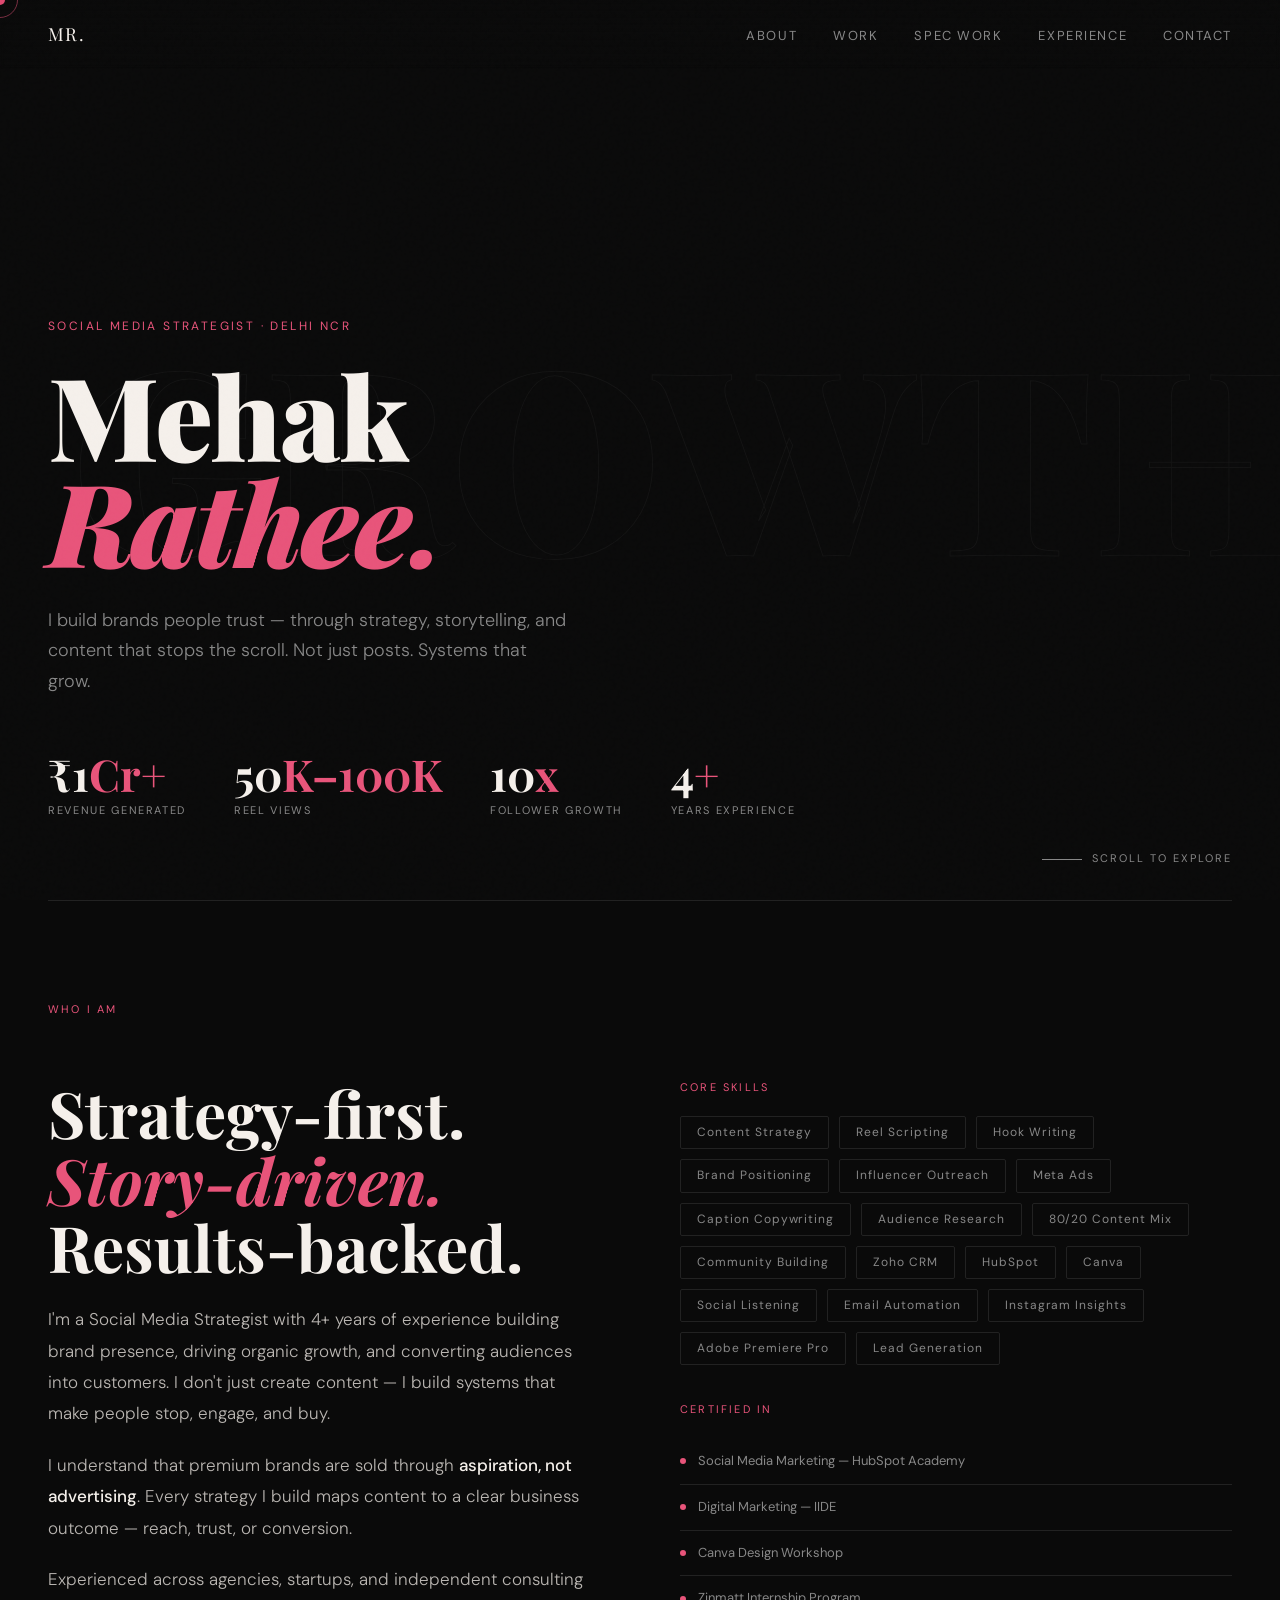
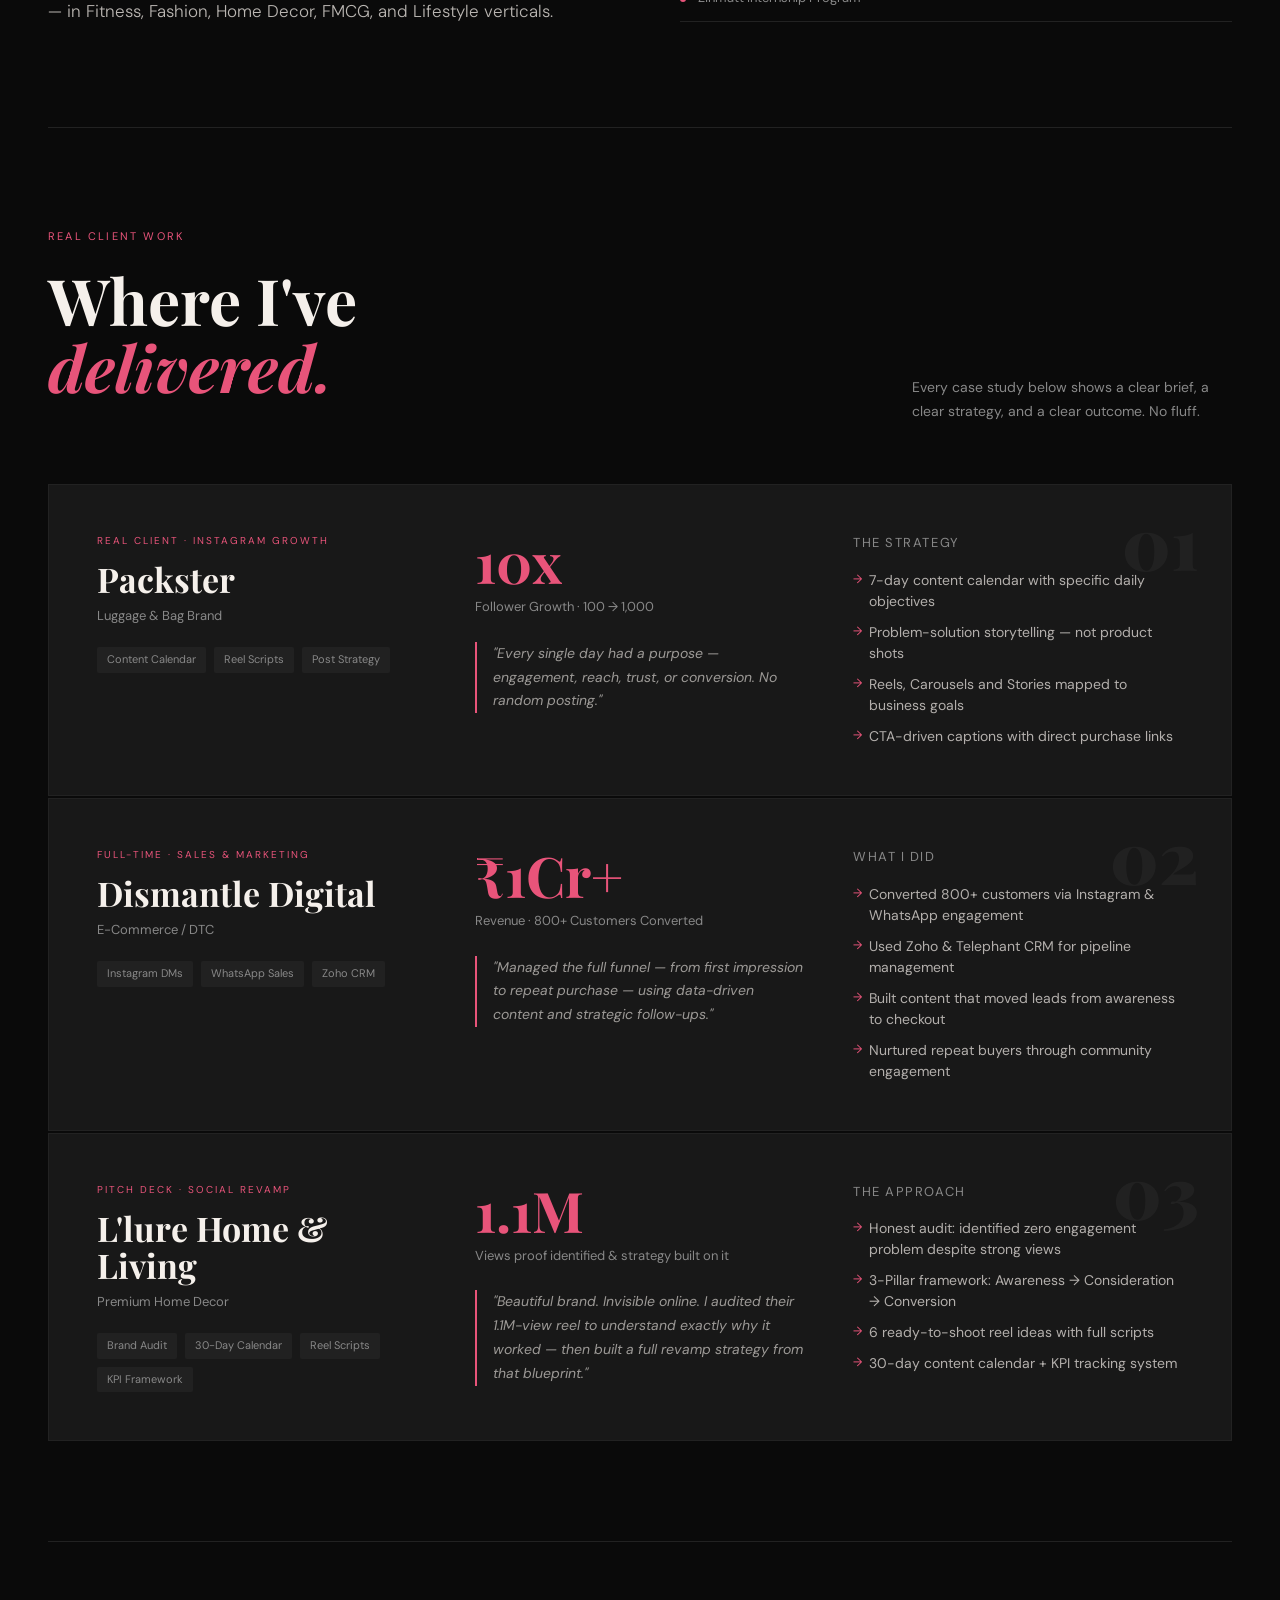
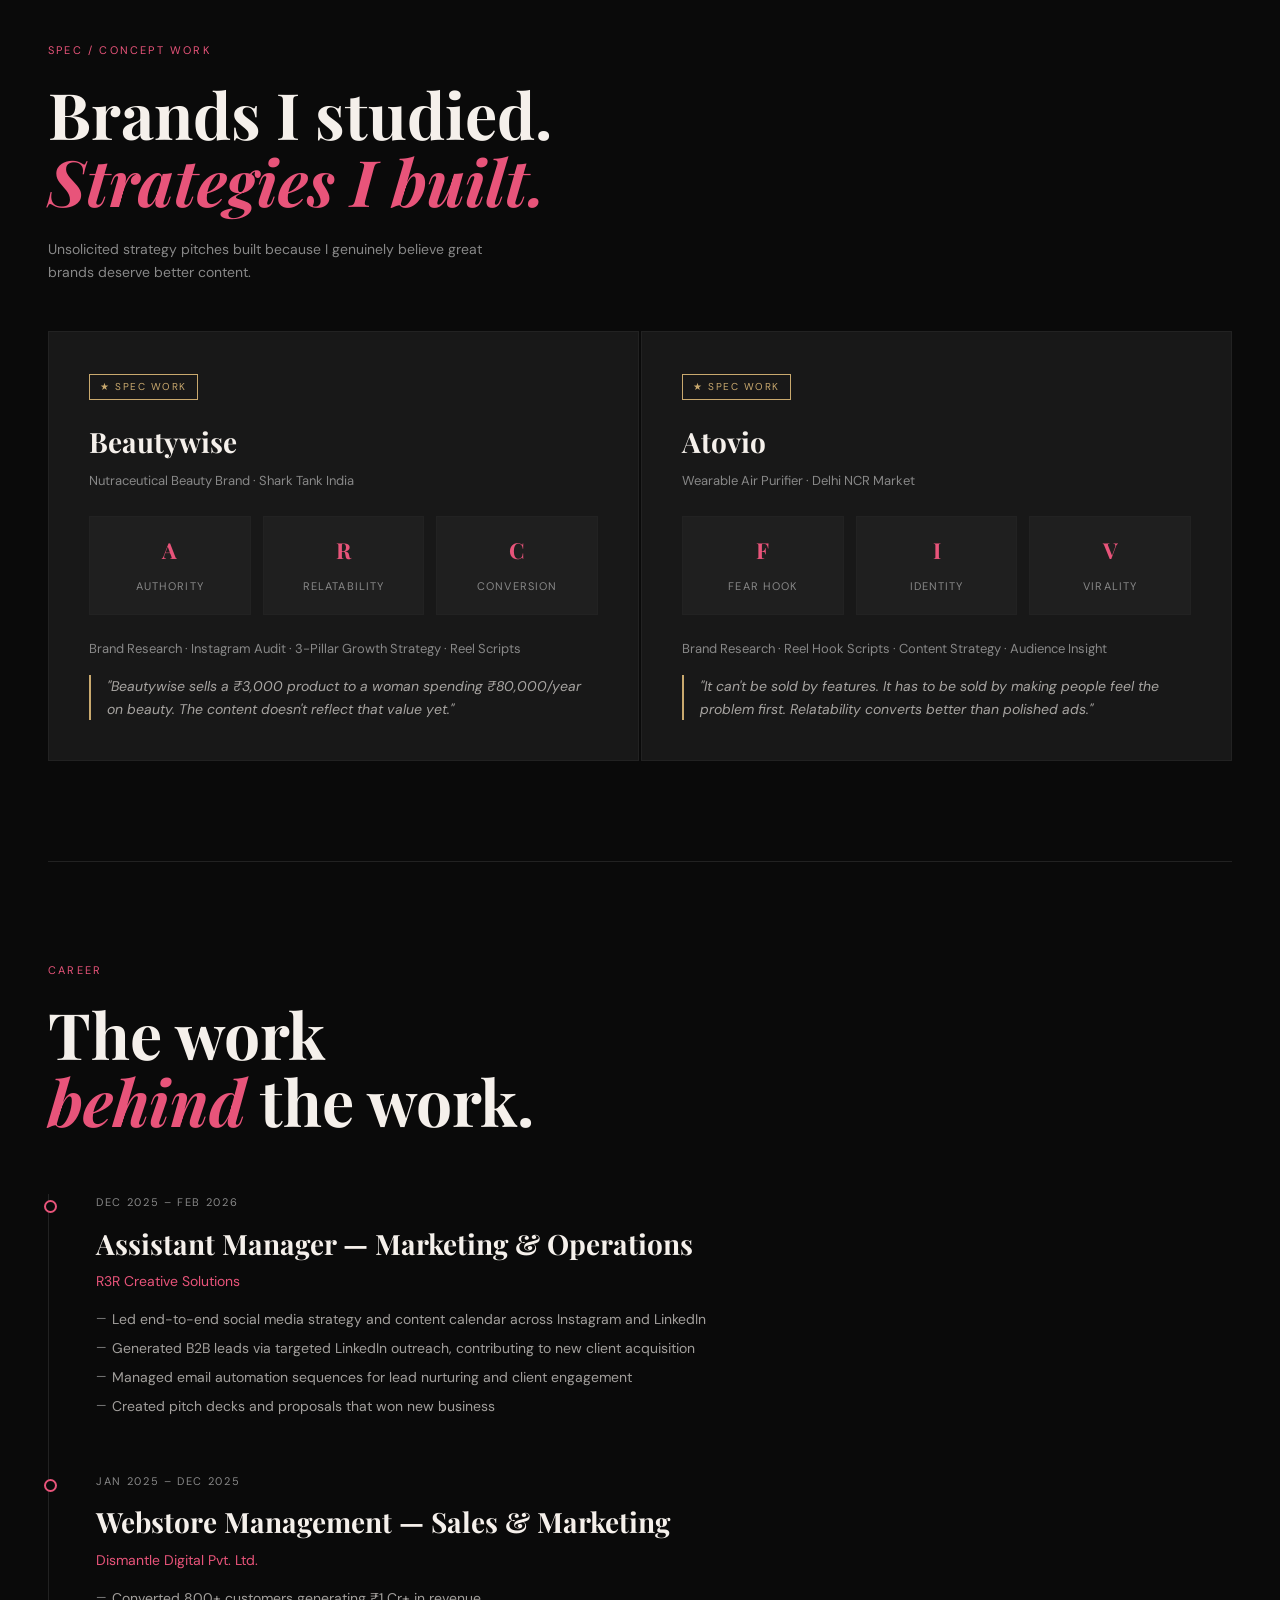
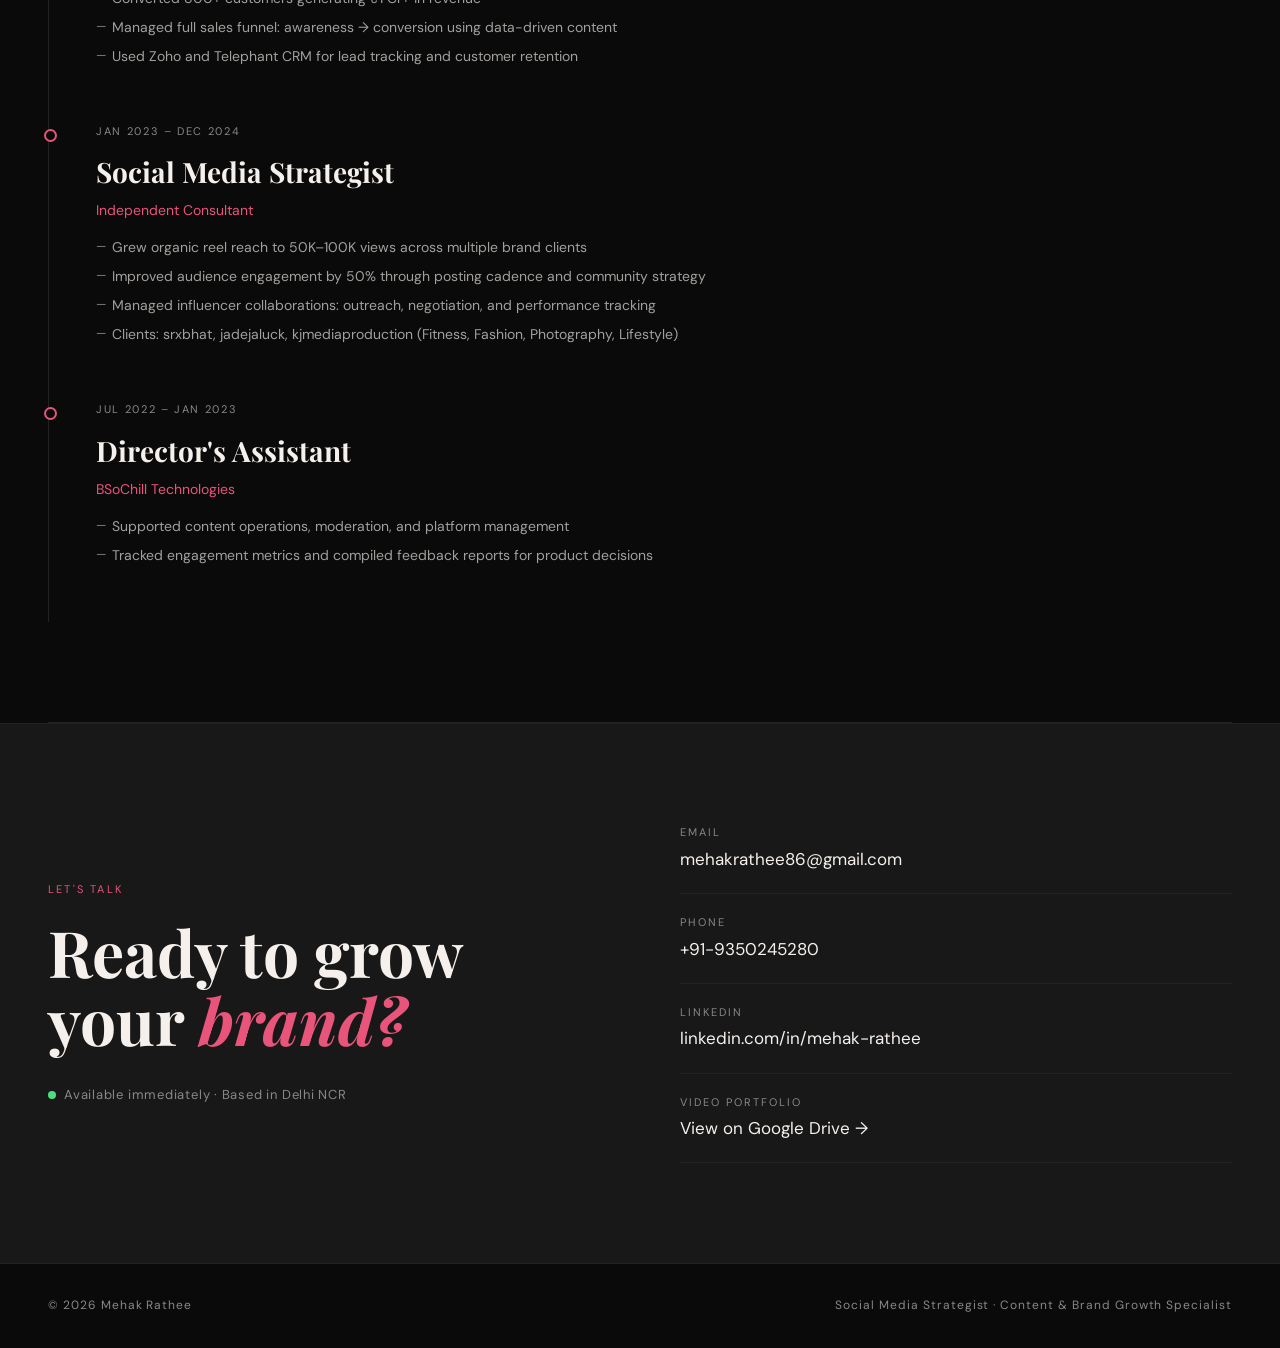
==== index.html @ 0d45e9f0 "Add files via upload" ====
<!DOCTYPE html>
<html lang="en">
<head>
<meta charset="UTF-8">
<meta name="viewport" content="width=device-width, initial-scale=1.0">
<title>Mehak Rathee — Social Media Strategist</title>
<link href="https://fonts.googleapis.com/css2?family=Playfair+Display:ital,wght@0,400;0,700;0,900;1,400&family=DM+Sans:wght@300;400;500&display=swap" rel="stylesheet">
<style>
  :root {
    --black: #0a0a0a;
    --dark: #111111;
    --card: #181818;
    --border: #222222;
    --pink: #e8547a;
    --pink-soft: #f0859f;
    --gold: #c9a96e;
    --white: #f5f0eb;
    --muted: #888;
    --font-display: 'Playfair Display', Georgia, serif;
    --font-body: 'DM Sans', sans-serif;
  }

  * { margin: 0; padding: 0; box-sizing: border-box; }

  html { scroll-behavior: smooth; }

  body {
    background: var(--black);
    color: var(--white);
    font-family: var(--font-body);
    font-size: 16px;
    line-height: 1.6;
    overflow-x: hidden;
    cursor: none;
  }

  /* Custom Cursor */
  .cursor {
    position: fixed;
    width: 10px; height: 10px;
    background: var(--pink);
    border-radius: 50%;
    pointer-events: none;
    z-index: 9999;
    transform: translate(-50%, -50%);
    transition: transform 0.1s ease, width 0.2s, height 0.2s, background 0.2s;
    mix-blend-mode: difference;
  }
  .cursor-ring {
    position: fixed;
    width: 36px; height: 36px;
    border: 1px solid var(--pink);
    border-radius: 50%;
    pointer-events: none;
    z-index: 9998;
    transform: translate(-50%, -50%);
    transition: transform 0.18s ease, width 0.2s, height 0.2s, opacity 0.2s;
    opacity: 0.5;
  }
  body:hover .cursor { opacity: 1; }

  /* Noise grain overlay */
  body::before {
    content: '';
    position: fixed;
    inset: 0;
    background-image: url("data:image/svg+xml,%3Csvg viewBox='0 0 256 256' xmlns='http://www.w3.org/2000/svg'%3E%3Cfilter id='n'%3E%3CfeTurbulence type='fractalNoise' baseFrequency='0.9' numOctaves='4' stitchTiles='stitch'/%3E%3C/filter%3E%3Crect width='100%25' height='100%25' filter='url(%23n)' opacity='0.04'/%3E%3C/svg%3E");
    pointer-events: none;
    z-index: 1000;
    opacity: 0.4;
  }

  /* NAV */
  nav {
    position: fixed;
    top: 0; left: 0; right: 0;
    z-index: 100;
    padding: 20px 48px;
    display: flex;
    justify-content: space-between;
    align-items: center;
    background: linear-gradient(to bottom, rgba(10,10,10,0.95), transparent);
    backdrop-filter: blur(2px);
  }
  .nav-logo {
    font-family: var(--font-display);
    font-size: 18px;
    letter-spacing: 0.08em;
    color: var(--white);
    text-decoration: none;
  }
  .nav-links {
    display: flex;
    gap: 36px;
    list-style: none;
  }
  .nav-links a {
    color: var(--muted);
    text-decoration: none;
    font-size: 13px;
    letter-spacing: 0.12em;
    text-transform: uppercase;
    transition: color 0.2s;
  }
  .nav-links a:hover { color: var(--pink); }

  /* Mobile nav toggle */
  .nav-toggle {
    display: none;
    flex-direction: column;
    gap: 5px;
    cursor: pointer;
    padding: 4px;
  }
  .nav-toggle span {
    width: 24px; height: 1.5px;
    background: var(--white);
    transition: all 0.3s;
  }

  /* HERO */
  .hero {
    min-height: 100vh;
    display: flex;
    flex-direction: column;
    justify-content: flex-end;
    padding: 0 48px 80px;
    position: relative;
    overflow: hidden;
  }
  .hero-bg-text {
    position: absolute;
    top: 50%;
    right: -2%;
    transform: translateY(-50%);
    font-family: var(--font-display);
    font-size: clamp(120px, 20vw, 280px);
    font-weight: 900;
    color: transparent;
    -webkit-text-stroke: 1px rgba(255,255,255,0.04);
    pointer-events: none;
    white-space: nowrap;
    line-height: 1;
    user-select: none;
  }
  .hero-tag {
    font-size: 12px;
    letter-spacing: 0.2em;
    text-transform: uppercase;
    color: var(--pink);
    margin-bottom: 24px;
    opacity: 0;
    animation: fadeUp 0.8s 0.2s forwards;
  }
  .hero-name {
    font-family: var(--font-display);
    font-size: clamp(52px, 9vw, 130px);
    font-weight: 900;
    line-height: 0.92;
    letter-spacing: -0.02em;
    opacity: 0;
    animation: fadeUp 0.8s 0.4s forwards;
  }
  .hero-name em {
    font-style: italic;
    color: var(--pink);
  }
  .hero-sub {
    margin-top: 32px;
    font-size: clamp(15px, 2vw, 18px);
    color: var(--muted);
    max-width: 520px;
    line-height: 1.7;
    font-weight: 300;
    opacity: 0;
    animation: fadeUp 0.8s 0.6s forwards;
  }
  .hero-stats {
    display: flex;
    gap: 48px;
    margin-top: 56px;
    opacity: 0;
    animation: fadeUp 0.8s 0.8s forwards;
    flex-wrap: wrap;
  }
  .stat {
    display: flex;
    flex-direction: column;
  }
  .stat-num {
    font-family: var(--font-display);
    font-size: clamp(28px, 4vw, 44px);
    font-weight: 700;
    color: var(--white);
    line-height: 1;
  }
  .stat-num span { color: var(--pink); }
  .stat-label {
    font-size: 11px;
    text-transform: uppercase;
    letter-spacing: 0.15em;
    color: var(--muted);
    margin-top: 6px;
  }
  .hero-scroll {
    position: absolute;
    bottom: 32px;
    right: 48px;
    display: flex;
    align-items: center;
    gap: 10px;
    font-size: 11px;
    letter-spacing: 0.18em;
    text-transform: uppercase;
    color: var(--muted);
    opacity: 0;
    animation: fadeUp 0.8s 1.2s forwards;
  }
  .scroll-line {
    width: 40px; height: 1px;
    background: var(--muted);
    animation: pulse 2s infinite;
  }

  /* SECTION LAYOUT */
  section {
    padding: 100px 48px;
    position: relative;
  }
  .section-label {
    font-size: 11px;
    letter-spacing: 0.2em;
    text-transform: uppercase;
    color: var(--pink);
    margin-bottom: 20px;
  }
  .section-title {
    font-family: var(--font-display);
    font-size: clamp(36px, 5vw, 72px);
    font-weight: 700;
    line-height: 1.05;
    margin-bottom: 24px;
  }
  .section-title em { font-style: italic; color: var(--pink); }

  /* DIVIDER */
  .divider {
    width: 100%;
    height: 1px;
    background: var(--border);
    margin: 0 48px;
    width: calc(100% - 96px);
  }

  /* ABOUT */
  .about-grid {
    display: grid;
    grid-template-columns: 1fr 1fr;
    gap: 80px;
    align-items: start;
    margin-top: 60px;
  }
  .about-text {
    font-size: 17px;
    color: rgba(245,240,235,0.75);
    line-height: 1.85;
    font-weight: 300;
  }
  .about-text p + p { margin-top: 20px; }
  .about-text strong { color: var(--white); font-weight: 500; }
  .skills-grid {
    display: flex;
    flex-wrap: wrap;
    gap: 10px;
    margin-top: 0;
  }
  .skill-tag {
    padding: 6px 16px;
    border: 1px solid var(--border);
    font-size: 12px;
    letter-spacing: 0.08em;
    color: var(--muted);
    border-radius: 2px;
    transition: all 0.2s;
  }
  .skill-tag:hover {
    border-color: var(--pink);
    color: var(--pink);
  }
  .certs {
    margin-top: 36px;
  }
  .cert-item {
    display: flex;
    align-items: center;
    gap: 12px;
    padding: 12px 0;
    border-bottom: 1px solid var(--border);
    font-size: 13px;
    color: var(--muted);
  }
  .cert-dot {
    width: 6px; height: 6px;
    border-radius: 50%;
    background: var(--pink);
    flex-shrink: 0;
  }

  /* CASE STUDIES */
  .cases-intro {
    display: flex;
    justify-content: space-between;
    align-items: flex-end;
    margin-bottom: 60px;
    flex-wrap: wrap;
    gap: 20px;
  }
  .case-cards {
    display: grid;
    gap: 2px;
  }
  .case-card {
    background: var(--card);
    border: 1px solid var(--border);
    padding: 48px;
    display: grid;
    grid-template-columns: 1fr 1fr 1fr;
    gap: 48px;
    align-items: start;
    transition: border-color 0.3s, background 0.3s;
    position: relative;
    overflow: hidden;
  }
  .case-card::before {
    content: '';
    position: absolute;
    top: 0; left: 0;
    width: 3px;
    height: 0;
    background: var(--pink);
    transition: height 0.4s ease;
  }
  .case-card:hover::before { height: 100%; }
  .case-card:hover { border-color: rgba(232,84,122,0.3); }
  .case-num {
    font-family: var(--font-display);
    font-size: 72px;
    font-weight: 900;
    color: rgba(255,255,255,0.04);
    line-height: 1;
    position: absolute;
    top: 20px; right: 32px;
  }
  .case-type {
    font-size: 10px;
    letter-spacing: 0.2em;
    text-transform: uppercase;
    color: var(--pink);
    margin-bottom: 12px;
  }
  .case-brand {
    font-family: var(--font-display);
    font-size: clamp(22px, 3vw, 34px);
    font-weight: 700;
    line-height: 1.1;
    margin-bottom: 8px;
  }
  .case-niche {
    font-size: 13px;
    color: var(--muted);
    margin-bottom: 20px;
  }
  .case-services {
    display: flex;
    flex-wrap: wrap;
    gap: 8px;
  }
  .case-svc {
    font-size: 11px;
    padding: 4px 10px;
    background: rgba(255,255,255,0.04);
    color: var(--muted);
    border-radius: 2px;
  }
  .case-result {
    font-family: var(--font-display);
    font-size: clamp(36px, 5vw, 56px);
    font-weight: 700;
    color: var(--pink);
    line-height: 1;
    margin-bottom: 8px;
  }
  .case-result-label {
    font-size: 13px;
    color: var(--muted);
    margin-bottom: 24px;
  }
  .case-insight {
    font-size: 14px;
    color: rgba(245,240,235,0.6);
    line-height: 1.7;
    font-style: italic;
    border-left: 2px solid var(--pink);
    padding-left: 16px;
  }
  .case-what {
    font-size: 13px;
    color: var(--muted);
    margin-bottom: 16px;
    text-transform: uppercase;
    letter-spacing: 0.12em;
  }
  .case-points {
    list-style: none;
    display: flex;
    flex-direction: column;
    gap: 10px;
  }
  .case-points li {
    font-size: 14px;
    color: rgba(245,240,235,0.7);
    padding-left: 16px;
    position: relative;
    line-height: 1.5;
  }
  .case-points li::before {
    content: '→';
    position: absolute;
    left: 0;
    color: var(--pink);
    font-size: 12px;
  }

  /* SPEC WORK SECTION */
  .spec-grid {
    display: grid;
    grid-template-columns: 1fr 1fr;
    gap: 2px;
    margin-top: 48px;
  }
  .spec-card {
    background: var(--card);
    border: 1px solid var(--border);
    padding: 40px;
    transition: border-color 0.3s;
    position: relative;
    overflow: hidden;
  }
  .spec-card:hover { border-color: rgba(232,84,122,0.3); }
  .spec-badge {
    display: inline-block;
    font-size: 10px;
    letter-spacing: 0.15em;
    text-transform: uppercase;
    padding: 4px 10px;
    border: 1px solid var(--gold);
    color: var(--gold);
    margin-bottom: 20px;
  }
  .spec-brand {
    font-family: var(--font-display);
    font-size: 28px;
    font-weight: 700;
    margin-bottom: 6px;
  }
  .spec-subtitle {
    font-size: 13px;
    color: var(--muted);
    margin-bottom: 24px;
  }
  .spec-pillars {
    display: flex;
    gap: 12px;
    margin-bottom: 24px;
    flex-wrap: wrap;
  }
  .pillar {
    flex: 1;
    min-width: 80px;
    padding: 16px 12px;
    background: rgba(255,255,255,0.03);
    border: 1px solid var(--border);
    text-align: center;
  }
  .pillar-letter {
    font-family: var(--font-display);
    font-size: 22px;
    font-weight: 700;
    color: var(--pink);
    display: block;
    margin-bottom: 4px;
  }
  .pillar-name {
    font-size: 11px;
    text-transform: uppercase;
    letter-spacing: 0.1em;
    color: var(--muted);
  }
  .spec-hook {
    font-size: 14px;
    color: rgba(245,240,235,0.65);
    font-style: italic;
    line-height: 1.6;
    border-left: 2px solid var(--gold);
    padding-left: 16px;
    margin-top: 16px;
  }

  /* EXPERIENCE TIMELINE */
  .timeline {
    margin-top: 60px;
    position: relative;
  }
  .timeline::before {
    content: '';
    position: absolute;
    left: 0; top: 0; bottom: 0;
    width: 1px;
    background: var(--border);
  }
  .timeline-item {
    padding: 0 0 56px 48px;
    position: relative;
  }
  .timeline-item::before {
    content: '';
    position: absolute;
    left: -4px; top: 6px;
    width: 9px; height: 9px;
    border-radius: 50%;
    background: var(--black);
    border: 2px solid var(--pink);
  }
  .timeline-period {
    font-size: 11px;
    letter-spacing: 0.15em;
    text-transform: uppercase;
    color: var(--muted);
    margin-bottom: 10px;
  }
  .timeline-role {
    font-family: var(--font-display);
    font-size: clamp(20px, 2.5vw, 28px);
    font-weight: 700;
    margin-bottom: 4px;
  }
  .timeline-company {
    font-size: 14px;
    color: var(--pink);
    margin-bottom: 16px;
  }
  .timeline-points {
    list-style: none;
    display: flex;
    flex-direction: column;
    gap: 8px;
  }
  .timeline-points li {
    font-size: 14px;
    color: rgba(245,240,235,0.65);
    padding-left: 16px;
    position: relative;
    line-height: 1.5;
  }
  .timeline-points li::before {
    content: '—';
    position: absolute;
    left: 0;
    color: var(--muted);
    font-size: 12px;
  }

  /* CONTACT */
  .contact-section {
    background: var(--card);
    border-top: 1px solid var(--border);
    border-bottom: 1px solid var(--border);
  }
  .contact-grid {
    display: grid;
    grid-template-columns: 1fr 1fr;
    gap: 80px;
    align-items: center;
  }
  .contact-headline {
    font-family: var(--font-display);
    font-size: clamp(36px, 5vw, 64px);
    font-weight: 700;
    line-height: 1.05;
  }
  .contact-headline em {
    font-style: italic;
    color: var(--pink);
  }
  .contact-links {
    display: flex;
    flex-direction: column;
    gap: 20px;
  }
  .contact-item {
    display: flex;
    flex-direction: column;
    gap: 4px;
    padding-bottom: 20px;
    border-bottom: 1px solid var(--border);
  }
  .contact-label {
    font-size: 11px;
    letter-spacing: 0.18em;
    text-transform: uppercase;
    color: var(--muted);
  }
  .contact-value {
    font-size: 17px;
    color: var(--white);
    text-decoration: none;
    transition: color 0.2s;
  }
  .contact-value:hover { color: var(--pink); }
  .availability {
    display: inline-flex;
    align-items: center;
    gap: 8px;
    margin-top: 32px;
    font-size: 13px;
    color: var(--muted);
    letter-spacing: 0.06em;
  }
  .avail-dot {
    width: 8px; height: 8px;
    border-radius: 50%;
    background: #4ade80;
    animation: pulse-green 2s infinite;
  }
  @keyframes pulse-green {
    0%, 100% { box-shadow: 0 0 0 0 rgba(74,222,128,0.4); }
    50% { box-shadow: 0 0 0 6px rgba(74,222,128,0); }
  }

  /* FOOTER */
  footer {
    padding: 32px 48px;
    display: flex;
    justify-content: space-between;
    align-items: center;
    font-size: 12px;
    color: var(--muted);
    letter-spacing: 0.08em;
  }

  /* ANIMATIONS */
  @keyframes fadeUp {
    from { opacity: 0; transform: translateY(30px); }
    to { opacity: 1; transform: translateY(0); }
  }
  @keyframes pulse {
    0%, 100% { opacity: 0.3; }
    50% { opacity: 1; }
  }

  .reveal {
    opacity: 0;
    transform: translateY(40px);
    transition: opacity 0.7s ease, transform 0.7s ease;
  }
  .reveal.visible {
    opacity: 1;
    transform: translateY(0);
  }
  .reveal-delay-1 { transition-delay: 0.1s; }
  .reveal-delay-2 { transition-delay: 0.2s; }
  .reveal-delay-3 { transition-delay: 0.3s; }
  .reveal-delay-4 { transition-delay: 0.4s; }

  /* PROGRESS BAR */
  .progress-bar {
    position: fixed;
    top: 0; left: 0;
    height: 2px;
    background: var(--pink);
    z-index: 200;
    transition: width 0.1s;
  }

  /* MOBILE */
  @media (max-width: 768px) {
    nav { padding: 20px 24px; }
    .nav-links { display: none; }
    .nav-links.open {
      display: flex;
      flex-direction: column;
      position: fixed;
      inset: 0;
      background: var(--black);
      justify-content: center;
      align-items: center;
      gap: 32px;
      z-index: 99;
    }
    .nav-links.open a { font-size: 18px; }
    .nav-toggle { display: flex; z-index: 100; }

    .hero { padding: 0 24px 60px; }
    section { padding: 60px 24px; }
    .divider { margin: 0 24px; width: calc(100% - 48px); }

    .about-grid { grid-template-columns: 1fr; gap: 40px; }
    .case-card { grid-template-columns: 1fr; gap: 32px; padding: 28px; }
    .spec-grid { grid-template-columns: 1fr; }
    .contact-grid { grid-template-columns: 1fr; gap: 40px; }
    footer { flex-direction: column; gap: 10px; text-align: center; padding: 24px; }
    .hero-stats { gap: 28px; }
    .hero-scroll { display: none; }
    .case-num { font-size: 48px; }
  }
</style>
</head>
<body>

<!-- Progress bar -->
<div class="progress-bar" id="progress"></div>

<!-- Cursor -->
<div class="cursor" id="cursor"></div>
<div class="cursor-ring" id="cursorRing"></div>

<!-- NAV -->
<nav>
  <a href="#" class="nav-logo">MR.</a>
  <ul class="nav-links" id="navLinks">
    <li><a href="#about">About</a></li>
    <li><a href="#work">Work</a></li>
    <li><a href="#spec">Spec Work</a></li>
    <li><a href="#experience">Experience</a></li>
    <li><a href="#contact">Contact</a></li>
  </ul>
  <div class="nav-toggle" id="navToggle" onclick="toggleNav()">
    <span></span><span></span><span></span>
  </div>
</nav>

<!-- HERO -->
<section class="hero" id="home">
  <div class="hero-bg-text">GROWTH</div>
  <div class="hero-tag">Social Media Strategist · Delhi NCR</div>
  <h1 class="hero-name">Mehak<br><em>Rathee.</em></h1>
  <p class="hero-sub">I build brands people trust — through strategy, storytelling, and content that stops the scroll. Not just posts. Systems that grow.</p>
  <div class="hero-stats">
    <div class="stat">
      <div class="stat-num">₹1<span>Cr+</span></div>
      <div class="stat-label">Revenue Generated</div>
    </div>
    <div class="stat">
      <div class="stat-num">50<span>K–100K</span></div>
      <div class="stat-label">Reel Views</div>
    </div>
    <div class="stat">
      <div class="stat-num">10<span>x</span></div>
      <div class="stat-label">Follower Growth</div>
    </div>
    <div class="stat">
      <div class="stat-num">4<span>+</span></div>
      <div class="stat-label">Years Experience</div>
    </div>
  </div>
  <div class="hero-scroll">
    <div class="scroll-line"></div>
    Scroll to explore
  </div>
</section>

<div class="divider"></div>

<!-- ABOUT -->
<section id="about">
  <div class="section-label reveal">Who I Am</div>
  <div class="about-grid">
    <div>
      <h2 class="section-title reveal">Strategy-first.<br><em>Story-driven.</em><br>Results-backed.</h2>
      <div class="about-text reveal reveal-delay-1">
        <p>I'm a Social Media Strategist with 4+ years of experience building brand presence, driving organic growth, and converting audiences into customers. I don't just create content — I build systems that make people stop, engage, and buy.</p>
        <p>I understand that premium brands are sold through <strong>aspiration, not advertising</strong>. Every strategy I build maps content to a clear business outcome — reach, trust, or conversion.</p>
        <p>Experienced across agencies, startups, and independent consulting — in Fitness, Fashion, Home Decor, FMCG, and Lifestyle verticals.</p>
      </div>
    </div>
    <div>
      <div class="section-label reveal">Core Skills</div>
      <div class="skills-grid reveal reveal-delay-1">
        <span class="skill-tag">Content Strategy</span>
        <span class="skill-tag">Reel Scripting</span>
        <span class="skill-tag">Hook Writing</span>
        <span class="skill-tag">Brand Positioning</span>
        <span class="skill-tag">Influencer Outreach</span>
        <span class="skill-tag">Meta Ads</span>
        <span class="skill-tag">Caption Copywriting</span>
        <span class="skill-tag">Audience Research</span>
        <span class="skill-tag">80/20 Content Mix</span>
        <span class="skill-tag">Community Building</span>
        <span class="skill-tag">Zoho CRM</span>
        <span class="skill-tag">HubSpot</span>
        <span class="skill-tag">Canva</span>
        <span class="skill-tag">Social Listening</span>
        <span class="skill-tag">Email Automation</span>
        <span class="skill-tag">Instagram Insights</span>
        <span class="skill-tag">Adobe Premiere Pro</span>
        <span class="skill-tag">Lead Generation</span>
      </div>
      <div class="certs reveal reveal-delay-2">
        <div class="section-label" style="margin-top:32px">Certified In</div>
        <div class="cert-item"><div class="cert-dot"></div>Social Media Marketing — HubSpot Academy</div>
        <div class="cert-item"><div class="cert-dot"></div>Digital Marketing — IIDE</div>
        <div class="cert-item"><div class="cert-dot"></div>Canva Design Workshop</div>
        <div class="cert-item"><div class="cert-dot"></div>Zinmatt Internship Program</div>
      </div>
    </div>
  </div>
</section>

<div class="divider"></div>

<!-- CASE STUDIES -->
<section id="work">
  <div class="cases-intro">
    <div>
      <div class="section-label reveal">Real Client Work</div>
      <h2 class="section-title reveal">Where I've<br><em>delivered.</em></h2>
    </div>
    <p class="reveal" style="max-width:320px; color:var(--muted); font-size:14px; line-height:1.7">Every case study below shows a clear brief, a clear strategy, and a clear outcome. No fluff.</p>
  </div>

  <div class="case-cards">

    <!-- Case 1: Packster -->
    <div class="case-card reveal">
      <div class="case-num">01</div>
      <div>
        <div class="case-type">Real Client · Instagram Growth</div>
        <div class="case-brand">Packster</div>
        <div class="case-niche">Luggage & Bag Brand</div>
        <div class="case-services">
          <span class="case-svc">Content Calendar</span>
          <span class="case-svc">Reel Scripts</span>
          <span class="case-svc">Post Strategy</span>
        </div>
      </div>
      <div>
        <div class="case-result">10x</div>
        <div class="case-result-label">Follower Growth · 100 → 1,000</div>
        <div class="case-insight">"Every single day had a purpose — engagement, reach, trust, or conversion. No random posting."</div>
      </div>
      <div>
        <div class="case-what">The Strategy</div>
        <ul class="case-points">
          <li>7-day content calendar with specific daily objectives</li>
          <li>Problem-solution storytelling — not product shots</li>
          <li>Reels, Carousels and Stories mapped to business goals</li>
          <li>CTA-driven captions with direct purchase links</li>
        </ul>
      </div>
    </div>

    <!-- Case 2: Dismantle Digital -->
    <div class="case-card reveal reveal-delay-1">
      <div class="case-num">02</div>
      <div>
        <div class="case-type">Full-Time · Sales & Marketing</div>
        <div class="case-brand">Dismantle Digital</div>
        <div class="case-niche">E-Commerce / DTC</div>
        <div class="case-services">
          <span class="case-svc">Instagram DMs</span>
          <span class="case-svc">WhatsApp Sales</span>
          <span class="case-svc">Zoho CRM</span>
        </div>
      </div>
      <div>
        <div class="case-result">₹1Cr+</div>
        <div class="case-result-label">Revenue · 800+ Customers Converted</div>
        <div class="case-insight">"Managed the full funnel — from first impression to repeat purchase — using data-driven content and strategic follow-ups."</div>
      </div>
      <div>
        <div class="case-what">What I Did</div>
        <ul class="case-points">
          <li>Converted 800+ customers via Instagram & WhatsApp engagement</li>
          <li>Used Zoho & Telephant CRM for pipeline management</li>
          <li>Built content that moved leads from awareness to checkout</li>
          <li>Nurtured repeat buyers through community engagement</li>
        </ul>
      </div>
    </div>

    <!-- Case 3: L'lure -->
    <div class="case-card reveal reveal-delay-2">
      <div class="case-num">03</div>
      <div>
        <div class="case-type">Pitch Deck · Social Revamp</div>
        <div class="case-brand">L'lure Home & Living</div>
        <div class="case-niche">Premium Home Decor</div>
        <div class="case-services">
          <span class="case-svc">Brand Audit</span>
          <span class="case-svc">30-Day Calendar</span>
          <span class="case-svc">Reel Scripts</span>
          <span class="case-svc">KPI Framework</span>
        </div>
      </div>
      <div>
        <div class="case-result">1.1M</div>
        <div class="case-result-label">Views proof identified & strategy built on it</div>
        <div class="case-insight">"Beautiful brand. Invisible online. I audited their 1.1M-view reel to understand exactly why it worked — then built a full revamp strategy from that blueprint."</div>
      </div>
      <div>
        <div class="case-what">The Approach</div>
        <ul class="case-points">
          <li>Honest audit: identified zero engagement problem despite strong views</li>
          <li>3-Pillar framework: Awareness → Consideration → Conversion</li>
          <li>6 ready-to-shoot reel ideas with full scripts</li>
          <li>30-day content calendar + KPI tracking system</li>
        </ul>
      </div>
    </div>

  </div>
</section>

<div class="divider"></div>

<!-- SPEC WORK -->
<section id="spec">
  <div class="section-label reveal">Spec / Concept Work</div>
  <h2 class="section-title reveal">Brands I studied.<br><em>Strategies I built.</em></h2>
  <p class="reveal" style="color:var(--muted); font-size:14px; max-width:480px; margin-top:12px">Unsolicited strategy pitches built because I genuinely believe great brands deserve better content.</p>

  <div class="spec-grid">

    <!-- Beautywise -->
    <div class="spec-card reveal">
      <div class="spec-badge">★ Spec Work</div>
      <div class="spec-brand">Beautywise</div>
      <div class="spec-subtitle">Nutraceutical Beauty Brand · Shark Tank India</div>
      <div class="spec-pillars">
        <div class="pillar"><span class="pillar-letter">A</span><span class="pillar-name">Authority</span></div>
        <div class="pillar"><span class="pillar-letter">R</span><span class="pillar-name">Relatability</span></div>
        <div class="pillar"><span class="pillar-letter">C</span><span class="pillar-name">Conversion</span></div>
      </div>
      <p style="font-size:13px; color:var(--muted); margin-bottom:16px">Brand Research · Instagram Audit · 3-Pillar Growth Strategy · Reel Scripts</p>
      <div class="spec-hook">"Beautywise sells a ₹3,000 product to a woman spending ₹80,000/year on beauty. The content doesn't reflect that value yet."</div>
    </div>

    <!-- Atovio -->
    <div class="spec-card reveal reveal-delay-1">
      <div class="spec-badge">★ Spec Work</div>
      <div class="spec-brand">Atovio</div>
      <div class="spec-subtitle">Wearable Air Purifier · Delhi NCR Market</div>
      <div class="spec-pillars">
        <div class="pillar"><span class="pillar-letter">F</span><span class="pillar-name">Fear Hook</span></div>
        <div class="pillar"><span class="pillar-letter">I</span><span class="pillar-name">Identity</span></div>
        <div class="pillar"><span class="pillar-letter">V</span><span class="pillar-name">Virality</span></div>
      </div>
      <p style="font-size:13px; color:var(--muted); margin-bottom:16px">Brand Research · Reel Hook Scripts · Content Strategy · Audience Insight</p>
      <div class="spec-hook">"It can't be sold by features. It has to be sold by making people feel the problem first. Relatability converts better than polished ads."</div>
    </div>

  </div>
</section>

<div class="divider"></div>

<!-- EXPERIENCE -->
<section id="experience">
  <div class="section-label reveal">Career</div>
  <h2 class="section-title reveal">The work<br><em>behind</em> the work.</h2>

  <div class="timeline">

    <div class="timeline-item reveal">
      <div class="timeline-period">Dec 2025 – Feb 2026</div>
      <div class="timeline-role">Assistant Manager — Marketing & Operations</div>
      <div class="timeline-company">R3R Creative Solutions</div>
      <ul class="timeline-points">
        <li>Led end-to-end social media strategy and content calendar across Instagram and LinkedIn</li>
        <li>Generated B2B leads via targeted LinkedIn outreach, contributing to new client acquisition</li>
        <li>Managed email automation sequences for lead nurturing and client engagement</li>
        <li>Created pitch decks and proposals that won new business</li>
      </ul>
    </div>

    <div class="timeline-item reveal reveal-delay-1">
      <div class="timeline-period">Jan 2025 – Dec 2025</div>
      <div class="timeline-role">Webstore Management — Sales & Marketing</div>
      <div class="timeline-company">Dismantle Digital Pvt. Ltd.</div>
      <ul class="timeline-points">
        <li>Converted 800+ customers generating ₹1 Cr+ in revenue</li>
        <li>Managed full sales funnel: awareness → conversion using data-driven content</li>
        <li>Used Zoho and Telephant CRM for lead tracking and customer retention</li>
      </ul>
    </div>

    <div class="timeline-item reveal reveal-delay-2">
      <div class="timeline-period">Jan 2023 – Dec 2024</div>
      <div class="timeline-role">Social Media Strategist</div>
      <div class="timeline-company">Independent Consultant</div>
      <ul class="timeline-points">
        <li>Grew organic reel reach to 50K–100K views across multiple brand clients</li>
        <li>Improved audience engagement by 50% through posting cadence and community strategy</li>
        <li>Managed influencer collaborations: outreach, negotiation, and performance tracking</li>
        <li>Clients: srxbhat, jadejaluck, kjmediaproduction (Fitness, Fashion, Photography, Lifestyle)</li>
      </ul>
    </div>

    <div class="timeline-item reveal reveal-delay-3">
      <div class="timeline-period">Jul 2022 – Jan 2023</div>
      <div class="timeline-role">Director's Assistant</div>
      <div class="timeline-company">BSoChill Technologies</div>
      <ul class="timeline-points">
        <li>Supported content operations, moderation, and platform management</li>
        <li>Tracked engagement metrics and compiled feedback reports for product decisions</li>
      </ul>
    </div>

  </div>
</section>

<div class="divider"></div>

<!-- CONTACT -->
<section class="contact-section" id="contact">
  <div class="contact-grid">
    <div>
      <div class="section-label reveal">Let's Talk</div>
      <h2 class="contact-headline reveal">Ready to grow<br>your <em>brand?</em></h2>
      <div class="availability reveal reveal-delay-1">
        <div class="avail-dot"></div>
        Available immediately · Based in Delhi NCR
      </div>
    </div>
    <div class="contact-links reveal reveal-delay-1">
      <div class="contact-item">
        <div class="contact-label">Email</div>
        <a href="mailto:mehakrathee86@gmail.com" class="contact-value">mehakrathee86@gmail.com</a>
      </div>
      <div class="contact-item">
        <div class="contact-label">Phone</div>
        <a href="tel:+919350245280" class="contact-value">+91-9350245280</a>
      </div>
      <div class="contact-item">
        <div class="contact-label">LinkedIn</div>
        <a href="https://linkedin.com/in/mehak-rathee-ba0aab206" target="_blank" class="contact-value">linkedin.com/in/mehak-rathee</a>
      </div>
      <div class="contact-item">
        <div class="contact-label">Video Portfolio</div>
        <a href="https://drive.google.com/drive/folders/1iSpFbS7S5VLm0II-B1ov0TBCAtMHhydA" target="_blank" class="contact-value">View on Google Drive →</a>
      </div>
    </div>
  </div>
</section>

<!-- FOOTER -->
<footer>
  <span>© 2026 Mehak Rathee</span>
  <span>Social Media Strategist · Content & Brand Growth Specialist</span>
</footer>

<script>
  // Custom cursor
  const cursor = document.getElementById('cursor');
  const ring = document.getElementById('cursorRing');
  let mx = 0, my = 0, rx = 0, ry = 0;
  document.addEventListener('mousemove', e => {
    mx = e.clientX; my = e.clientY;
    cursor.style.left = mx + 'px';
    cursor.style.top = my + 'px';
  });
  function animateRing() {
    rx += (mx - rx) * 0.12;
    ry += (my - ry) * 0.12;
    ring.style.left = rx + 'px';
    ring.style.top = ry + 'px';
    requestAnimationFrame(animateRing);
  }
  animateRing();
  document.querySelectorAll('a, button, .skill-tag, .case-card, .spec-card').forEach(el => {
    el.addEventListener('mouseenter', () => {
      cursor.style.width = '16px';
      cursor.style.height = '16px';
      ring.style.width = '52px';
      ring.style.height = '52px';
    });
    el.addEventListener('mouseleave', () => {
      cursor.style.width = '10px';
      cursor.style.height = '10px';
      ring.style.width = '36px';
      ring.style.height = '36px';
    });
  });

  // Progress bar
  const progress = document.getElementById('progress');
  window.addEventListener('scroll', () => {
    const scrollTop = document.documentElement.scrollTop;
    const docHeight = document.documentElement.scrollHeight - window.innerHeight;
    progress.style.width = (scrollTop / docHeight * 100) + '%';
  });

  // Scroll reveal
  const reveals = document.querySelectorAll('.reveal');
  const observer = new IntersectionObserver((entries) => {
    entries.forEach(e => {
      if (e.isIntersecting) { e.target.classList.add('visible'); }
    });
  }, { threshold: 0.12 });
  reveals.forEach(el => observer.observe(el));

  // Nav toggle
  function toggleNav() {
    document.getElementById('navLinks').classList.toggle('open');
  }
  document.getElementById('navLinks').querySelectorAll('a').forEach(a => {
    a.addEventListener('click', () => {
      document.getElementById('navLinks').classList.remove('open');
    });
  });

  // Hide cursor on mobile
  if ('ontouchstart' in window) {
    cursor.style.display = 'none';
    ring.style.display = 'none';
    document.body.style.cursor = 'auto';
  }
</script>
</body>
</html>
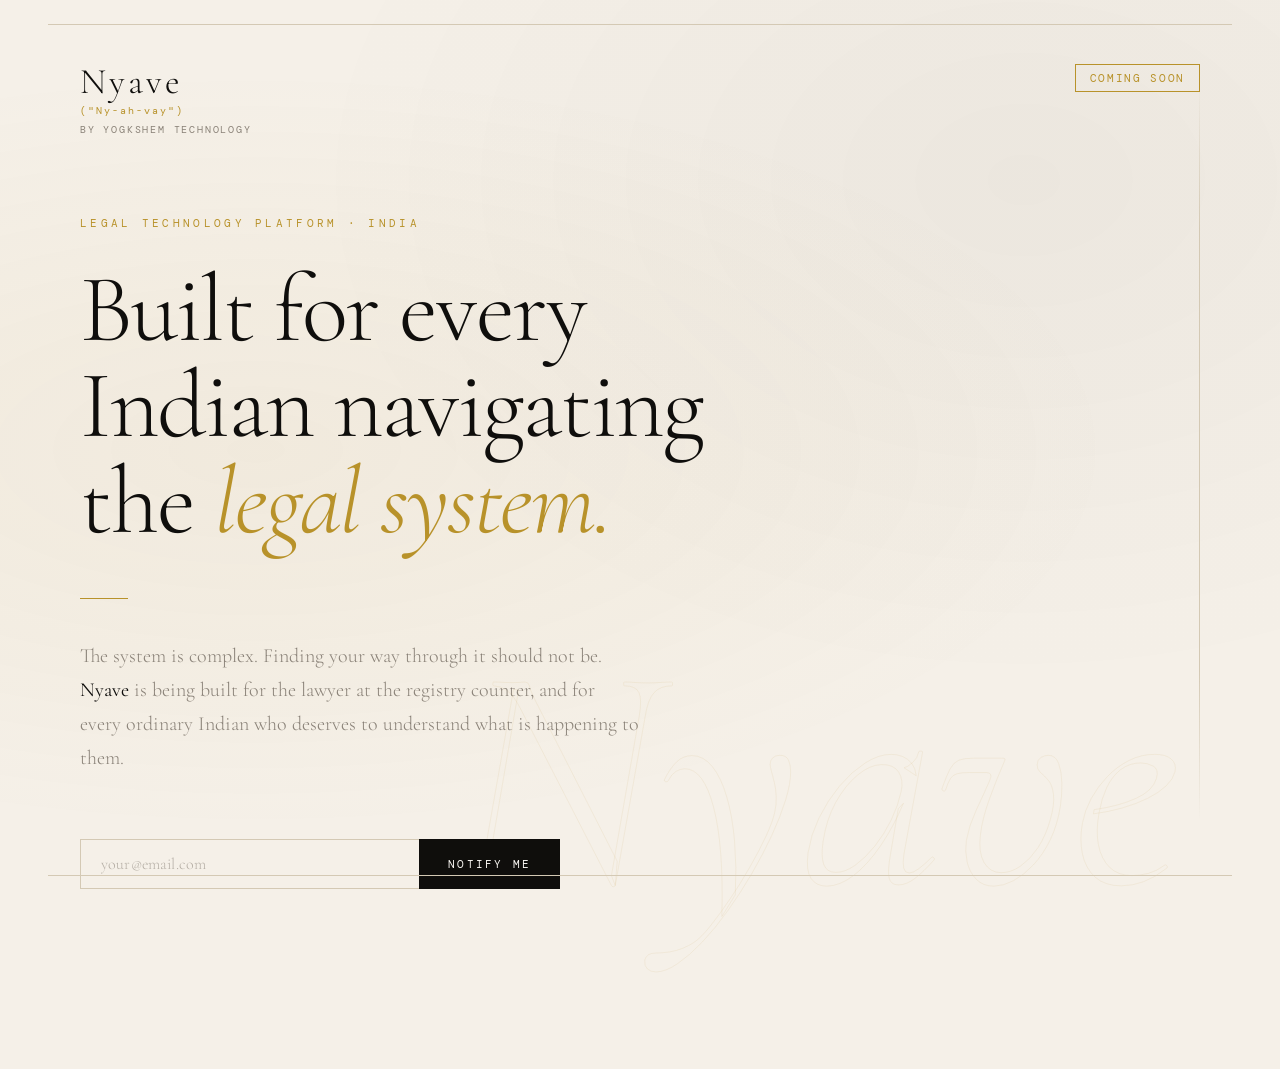
==== commit 96ed1e42: "Add files via upload" ====
--- a/index.html
+++ b/index.html
@@ -1,1130 +1,516 @@
 <!DOCTYPE html>
 <html lang="en">
 <head>
-<meta charset="UTF-8">
-<meta name="viewport" content="width=device-width, initial-scale=1.0">
-<title>Mehak Rathee — Social Media Strategist</title>
-<link href="https://fonts.googleapis.com/css2?family=Playfair+Display:ital,wght@0,400;0,700;0,900;1,400&family=DM+Sans:wght@300;400;500&display=swap" rel="stylesheet">
-<style>
-  :root {
-    --black: #0a0a0a;
-    --dark: #111111;
-    --card: #181818;
-    --border: #222222;
-    --pink: #e8547a;
-    --pink-soft: #f0859f;
-    --gold: #c9a96e;
-    --white: #f5f0eb;
-    --muted: #888;
-    --font-display: 'Playfair Display', Georgia, serif;
-    --font-body: 'DM Sans', sans-serif;
-  }
-
-  * { margin: 0; padding: 0; box-sizing: border-box; }
-
-  html { scroll-behavior: smooth; }
-
-  body {
-    background: var(--black);
-    color: var(--white);
-    font-family: var(--font-body);
-    font-size: 16px;
-    line-height: 1.6;
-    overflow-x: hidden;
-    cursor: none;
-  }
-
-  /* Custom Cursor */
-  .cursor {
-    position: fixed;
-    width: 10px; height: 10px;
-    background: var(--pink);
-    border-radius: 50%;
-    pointer-events: none;
-    z-index: 9999;
-    transform: translate(-50%, -50%);
-    transition: transform 0.1s ease, width 0.2s, height 0.2s, background 0.2s;
-    mix-blend-mode: difference;
-  }
-  .cursor-ring {
-    position: fixed;
-    width: 36px; height: 36px;
-    border: 1px solid var(--pink);
-    border-radius: 50%;
-    pointer-events: none;
-    z-index: 9998;
-    transform: translate(-50%, -50%);
-    transition: transform 0.18s ease, width 0.2s, height 0.2s, opacity 0.2s;
-    opacity: 0.5;
-  }
-  body:hover .cursor { opacity: 1; }
-
-  /* Noise grain overlay */
-  body::before {
-    content: '';
-    position: fixed;
-    inset: 0;
-    background-image: url("data:image/svg+xml,%3Csvg viewBox='0 0 256 256' xmlns='http://www.w3.org/2000/svg'%3E%3Cfilter id='n'%3E%3CfeTurbulence type='fractalNoise' baseFrequency='0.9' numOctaves='4' stitchTiles='stitch'/%3E%3C/filter%3E%3Crect width='100%25' height='100%25' filter='url(%23n)' opacity='0.04'/%3E%3C/svg%3E");
-    pointer-events: none;
-    z-index: 1000;
-    opacity: 0.4;
-  }
-
-  /* NAV */
-  nav {
-    position: fixed;
-    top: 0; left: 0; right: 0;
-    z-index: 100;
-    padding: 20px 48px;
-    display: flex;
-    justify-content: space-between;
-    align-items: center;
-    background: linear-gradient(to bottom, rgba(10,10,10,0.95), transparent);
-    backdrop-filter: blur(2px);
-  }
-  .nav-logo {
-    font-family: var(--font-display);
-    font-size: 18px;
-    letter-spacing: 0.08em;
-    color: var(--white);
-    text-decoration: none;
-  }
-  .nav-links {
-    display: flex;
-    gap: 36px;
-    list-style: none;
-  }
-  .nav-links a {
-    color: var(--muted);
-    text-decoration: none;
-    font-size: 13px;
-    letter-spacing: 0.12em;
-    text-transform: uppercase;
-    transition: color 0.2s;
-  }
-  .nav-links a:hover { color: var(--pink); }
-
-  /* Mobile nav toggle */
-  .nav-toggle {
-    display: none;
-    flex-direction: column;
-    gap: 5px;
-    cursor: pointer;
-    padding: 4px;
-  }
-  .nav-toggle span {
-    width: 24px; height: 1.5px;
-    background: var(--white);
-    transition: all 0.3s;
-  }
-
-  /* HERO */
-  .hero {
-    min-height: 100vh;
-    display: flex;
-    flex-direction: column;
-    justify-content: flex-end;
-    padding: 0 48px 80px;
-    position: relative;
-    overflow: hidden;
-  }
-  .hero-bg-text {
-    position: absolute;
-    top: 50%;
-    right: -2%;
-    transform: translateY(-50%);
-    font-family: var(--font-display);
-    font-size: clamp(120px, 20vw, 280px);
-    font-weight: 900;
-    color: transparent;
-    -webkit-text-stroke: 1px rgba(255,255,255,0.04);
-    pointer-events: none;
-    white-space: nowrap;
-    line-height: 1;
-    user-select: none;
-  }
-  .hero-tag {
-    font-size: 12px;
-    letter-spacing: 0.2em;
-    text-transform: uppercase;
-    color: var(--pink);
-    margin-bottom: 24px;
-    opacity: 0;
-    animation: fadeUp 0.8s 0.2s forwards;
-  }
-  .hero-name {
-    font-family: var(--font-display);
-    font-size: clamp(52px, 9vw, 130px);
-    font-weight: 900;
-    line-height: 0.92;
-    letter-spacing: -0.02em;
-    opacity: 0;
-    animation: fadeUp 0.8s 0.4s forwards;
-  }
-  .hero-name em {
-    font-style: italic;
-    color: var(--pink);
-  }
-  .hero-sub {
-    margin-top: 32px;
-    font-size: clamp(15px, 2vw, 18px);
-    color: var(--muted);
-    max-width: 520px;
-    line-height: 1.7;
-    font-weight: 300;
-    opacity: 0;
-    animation: fadeUp 0.8s 0.6s forwards;
-  }
-  .hero-stats {
-    display: flex;
-    gap: 48px;
-    margin-top: 56px;
-    opacity: 0;
-    animation: fadeUp 0.8s 0.8s forwards;
-    flex-wrap: wrap;
-  }
-  .stat {
-    display: flex;
-    flex-direction: column;
-  }
-  .stat-num {
-    font-family: var(--font-display);
-    font-size: clamp(28px, 4vw, 44px);
-    font-weight: 700;
-    color: var(--white);
-    line-height: 1;
-  }
-  .stat-num span { color: var(--pink); }
-  .stat-label {
-    font-size: 11px;
-    text-transform: uppercase;
-    letter-spacing: 0.15em;
-    color: var(--muted);
-    margin-top: 6px;
-  }
-  .hero-scroll {
-    position: absolute;
-    bottom: 32px;
-    right: 48px;
-    display: flex;
-    align-items: center;
-    gap: 10px;
-    font-size: 11px;
-    letter-spacing: 0.18em;
-    text-transform: uppercase;
-    color: var(--muted);
-    opacity: 0;
-    animation: fadeUp 0.8s 1.2s forwards;
-  }
-  .scroll-line {
-    width: 40px; height: 1px;
-    background: var(--muted);
-    animation: pulse 2s infinite;
-  }
-
-  /* SECTION LAYOUT */
-  section {
-    padding: 100px 48px;
-    position: relative;
-  }
-  .section-label {
-    font-size: 11px;
-    letter-spacing: 0.2em;
-    text-transform: uppercase;
-    color: var(--pink);
-    margin-bottom: 20px;
-  }
-  .section-title {
-    font-family: var(--font-display);
-    font-size: clamp(36px, 5vw, 72px);
-    font-weight: 700;
-    line-height: 1.05;
-    margin-bottom: 24px;
-  }
-  .section-title em { font-style: italic; color: var(--pink); }
-
-  /* DIVIDER */
-  .divider {
-    width: 100%;
-    height: 1px;
-    background: var(--border);
-    margin: 0 48px;
-    width: calc(100% - 96px);
-  }
-
-  /* ABOUT */
-  .about-grid {
-    display: grid;
-    grid-template-columns: 1fr 1fr;
-    gap: 80px;
-    align-items: start;
-    margin-top: 60px;
-  }
-  .about-text {
-    font-size: 17px;
-    color: rgba(245,240,235,0.75);
-    line-height: 1.85;
-    font-weight: 300;
-  }
-  .about-text p + p { margin-top: 20px; }
-  .about-text strong { color: var(--white); font-weight: 500; }
-  .skills-grid {
-    display: flex;
-    flex-wrap: wrap;
-    gap: 10px;
-    margin-top: 0;
-  }
-  .skill-tag {
-    padding: 6px 16px;
-    border: 1px solid var(--border);
-    font-size: 12px;
-    letter-spacing: 0.08em;
-    color: var(--muted);
-    border-radius: 2px;
-    transition: all 0.2s;
-  }
-  .skill-tag:hover {
-    border-color: var(--pink);
-    color: var(--pink);
-  }
-  .certs {
-    margin-top: 36px;
-  }
-  .cert-item {
-    display: flex;
-    align-items: center;
-    gap: 12px;
-    padding: 12px 0;
-    border-bottom: 1px solid var(--border);
-    font-size: 13px;
-    color: var(--muted);
-  }
-  .cert-dot {
-    width: 6px; height: 6px;
-    border-radius: 50%;
-    background: var(--pink);
-    flex-shrink: 0;
-  }
-
-  /* CASE STUDIES */
-  .cases-intro {
-    display: flex;
-    justify-content: space-between;
-    align-items: flex-end;
-    margin-bottom: 60px;
-    flex-wrap: wrap;
-    gap: 20px;
-  }
-  .case-cards {
-    display: grid;
-    gap: 2px;
-  }
-  .case-card {
-    background: var(--card);
-    border: 1px solid var(--border);
-    padding: 48px;
-    display: grid;
-    grid-template-columns: 1fr 1fr 1fr;
-    gap: 48px;
-    align-items: start;
-    transition: border-color 0.3s, background 0.3s;
-    position: relative;
-    overflow: hidden;
-  }
-  .case-card::before {
-    content: '';
-    position: absolute;
-    top: 0; left: 0;
-    width: 3px;
-    height: 0;
-    background: var(--pink);
-    transition: height 0.4s ease;
-  }
-  .case-card:hover::before { height: 100%; }
-  .case-card:hover { border-color: rgba(232,84,122,0.3); }
-  .case-num {
-    font-family: var(--font-display);
-    font-size: 72px;
-    font-weight: 900;
-    color: rgba(255,255,255,0.04);
-    line-height: 1;
-    position: absolute;
-    top: 20px; right: 32px;
-  }
-  .case-type {
-    font-size: 10px;
-    letter-spacing: 0.2em;
-    text-transform: uppercase;
-    color: var(--pink);
-    margin-bottom: 12px;
-  }
-  .case-brand {
-    font-family: var(--font-display);
-    font-size: clamp(22px, 3vw, 34px);
-    font-weight: 700;
-    line-height: 1.1;
-    margin-bottom: 8px;
-  }
-  .case-niche {
-    font-size: 13px;
-    color: var(--muted);
-    margin-bottom: 20px;
-  }
-  .case-services {
-    display: flex;
-    flex-wrap: wrap;
-    gap: 8px;
-  }
-  .case-svc {
-    font-size: 11px;
-    padding: 4px 10px;
-    background: rgba(255,255,255,0.04);
-    color: var(--muted);
-    border-radius: 2px;
-  }
-  .case-result {
-    font-family: var(--font-display);
-    font-size: clamp(36px, 5vw, 56px);
-    font-weight: 700;
-    color: var(--pink);
-    line-height: 1;
-    margin-bottom: 8px;
-  }
-  .case-result-label {
-    font-size: 13px;
-    color: var(--muted);
-    margin-bottom: 24px;
-  }
-  .case-insight {
-    font-size: 14px;
-    color: rgba(245,240,235,0.6);
-    line-height: 1.7;
-    font-style: italic;
-    border-left: 2px solid var(--pink);
-    padding-left: 16px;
-  }
-  .case-what {
-    font-size: 13px;
-    color: var(--muted);
-    margin-bottom: 16px;
-    text-transform: uppercase;
-    letter-spacing: 0.12em;
-  }
-  .case-points {
-    list-style: none;
-    display: flex;
-    flex-direction: column;
-    gap: 10px;
-  }
-  .case-points li {
-    font-size: 14px;
-    color: rgba(245,240,235,0.7);
-    padding-left: 16px;
-    position: relative;
-    line-height: 1.5;
-  }
-  .case-points li::before {
-    content: '→';
-    position: absolute;
-    left: 0;
-    color: var(--pink);
-    font-size: 12px;
-  }
-
-  /* SPEC WORK SECTION */
-  .spec-grid {
-    display: grid;
-    grid-template-columns: 1fr 1fr;
-    gap: 2px;
-    margin-top: 48px;
-  }
-  .spec-card {
-    background: var(--card);
-    border: 1px solid var(--border);
-    padding: 40px;
-    transition: border-color 0.3s;
-    position: relative;
-    overflow: hidden;
-  }
-  .spec-card:hover { border-color: rgba(232,84,122,0.3); }
-  .spec-badge {
-    display: inline-block;
-    font-size: 10px;
-    letter-spacing: 0.15em;
-    text-transform: uppercase;
-    padding: 4px 10px;
-    border: 1px solid var(--gold);
-    color: var(--gold);
-    margin-bottom: 20px;
-  }
-  .spec-brand {
-    font-family: var(--font-display);
-    font-size: 28px;
-    font-weight: 700;
-    margin-bottom: 6px;
-  }
-  .spec-subtitle {
-    font-size: 13px;
-    color: var(--muted);
-    margin-bottom: 24px;
-  }
-  .spec-pillars {
-    display: flex;
-    gap: 12px;
-    margin-bottom: 24px;
-    flex-wrap: wrap;
-  }
-  .pillar {
-    flex: 1;
-    min-width: 80px;
-    padding: 16px 12px;
-    background: rgba(255,255,255,0.03);
-    border: 1px solid var(--border);
-    text-align: center;
-  }
-  .pillar-letter {
-    font-family: var(--font-display);
-    font-size: 22px;
-    font-weight: 700;
-    color: var(--pink);
-    display: block;
-    margin-bottom: 4px;
-  }
-  .pillar-name {
-    font-size: 11px;
-    text-transform: uppercase;
-    letter-spacing: 0.1em;
-    color: var(--muted);
-  }
-  .spec-hook {
-    font-size: 14px;
-    color: rgba(245,240,235,0.65);
-    font-style: italic;
-    line-height: 1.6;
-    border-left: 2px solid var(--gold);
-    padding-left: 16px;
-    margin-top: 16px;
-  }
-
-  /* EXPERIENCE TIMELINE */
-  .timeline {
-    margin-top: 60px;
-    position: relative;
-  }
-  .timeline::before {
-    content: '';
-    position: absolute;
-    left: 0; top: 0; bottom: 0;
-    width: 1px;
-    background: var(--border);
-  }
-  .timeline-item {
-    padding: 0 0 56px 48px;
-    position: relative;
-  }
-  .timeline-item::before {
-    content: '';
-    position: absolute;
-    left: -4px; top: 6px;
-    width: 9px; height: 9px;
-    border-radius: 50%;
-    background: var(--black);
-    border: 2px solid var(--pink);
-  }
-  .timeline-period {
-    font-size: 11px;
-    letter-spacing: 0.15em;
-    text-transform: uppercase;
-    color: var(--muted);
-    margin-bottom: 10px;
-  }
-  .timeline-role {
-    font-family: var(--font-display);
-    font-size: clamp(20px, 2.5vw, 28px);
-    font-weight: 700;
-    margin-bottom: 4px;
-  }
-  .timeline-company {
-    font-size: 14px;
-    color: var(--pink);
-    margin-bottom: 16px;
-  }
-  .timeline-points {
-    list-style: none;
-    display: flex;
-    flex-direction: column;
-    gap: 8px;
-  }
-  .timeline-points li {
-    font-size: 14px;
-    color: rgba(245,240,235,0.65);
-    padding-left: 16px;
-    position: relative;
-    line-height: 1.5;
-  }
-  .timeline-points li::before {
-    content: '—';
-    position: absolute;
-    left: 0;
-    color: var(--muted);
-    font-size: 12px;
-  }
-
-  /* CONTACT */
-  .contact-section {
-    background: var(--card);
-    border-top: 1px solid var(--border);
-    border-bottom: 1px solid var(--border);
-  }
-  .contact-grid {
-    display: grid;
-    grid-template-columns: 1fr 1fr;
-    gap: 80px;
-    align-items: center;
-  }
-  .contact-headline {
-    font-family: var(--font-display);
-    font-size: clamp(36px, 5vw, 64px);
-    font-weight: 700;
-    line-height: 1.05;
-  }
-  .contact-headline em {
-    font-style: italic;
-    color: var(--pink);
-  }
-  .contact-links {
-    display: flex;
-    flex-direction: column;
-    gap: 20px;
-  }
-  .contact-item {
-    display: flex;
-    flex-direction: column;
-    gap: 4px;
-    padding-bottom: 20px;
-    border-bottom: 1px solid var(--border);
-  }
-  .contact-label {
-    font-size: 11px;
-    letter-spacing: 0.18em;
-    text-transform: uppercase;
-    color: var(--muted);
-  }
-  .contact-value {
-    font-size: 17px;
-    color: var(--white);
-    text-decoration: none;
-    transition: color 0.2s;
-  }
-  .contact-value:hover { color: var(--pink); }
-  .availability {
-    display: inline-flex;
-    align-items: center;
-    gap: 8px;
-    margin-top: 32px;
-    font-size: 13px;
-    color: var(--muted);
-    letter-spacing: 0.06em;
-  }
-  .avail-dot {
-    width: 8px; height: 8px;
-    border-radius: 50%;
-    background: #4ade80;
-    animation: pulse-green 2s infinite;
-  }
-  @keyframes pulse-green {
-    0%, 100% { box-shadow: 0 0 0 0 rgba(74,222,128,0.4); }
-    50% { box-shadow: 0 0 0 6px rgba(74,222,128,0); }
-  }
-
-  /* FOOTER */
-  footer {
-    padding: 32px 48px;
-    display: flex;
-    justify-content: space-between;
-    align-items: center;
-    font-size: 12px;
-    color: var(--muted);
-    letter-spacing: 0.08em;
-  }
-
-  /* ANIMATIONS */
-  @keyframes fadeUp {
-    from { opacity: 0; transform: translateY(30px); }
-    to { opacity: 1; transform: translateY(0); }
-  }
-  @keyframes pulse {
-    0%, 100% { opacity: 0.3; }
-    50% { opacity: 1; }
-  }
-
-  .reveal {
-    opacity: 0;
-    transform: translateY(40px);
-    transition: opacity 0.7s ease, transform 0.7s ease;
-  }
-  .reveal.visible {
-    opacity: 1;
-    transform: translateY(0);
-  }
-  .reveal-delay-1 { transition-delay: 0.1s; }
-  .reveal-delay-2 { transition-delay: 0.2s; }
-  .reveal-delay-3 { transition-delay: 0.3s; }
-  .reveal-delay-4 { transition-delay: 0.4s; }
-
-  /* PROGRESS BAR */
-  .progress-bar {
-    position: fixed;
-    top: 0; left: 0;
-    height: 2px;
-    background: var(--pink);
-    z-index: 200;
-    transition: width 0.1s;
-  }
-
-  /* MOBILE */
-  @media (max-width: 768px) {
-    nav { padding: 20px 24px; }
-    .nav-links { display: none; }
-    .nav-links.open {
+  <meta charset="UTF-8">
+  <meta name="viewport" content="width=device-width, initial-scale=1.0">
+  <title>Nyave — Coming Soon</title>
+  <meta name="description" content="Nyave is a legal technology platform built for every Indian navigating the legal system.">
+  <link rel="preconnect" href="https://fonts.googleapis.com">
+  <link rel="preconnect" href="https://fonts.gstatic.com" crossorigin>
+  <link href="https://fonts.googleapis.com/css2?family=Cormorant+Garamond:ital,wght@0,300;0,400;0,600;1,300;1,400&family=DM+Mono:wght@300;400&display=swap" rel="stylesheet">
+  <style>
+    *, *::before, *::after {
+      box-sizing: border-box;
+      margin: 0;
+      padding: 0;
+    }
+
+    :root {
+      --ink: #0f0e0c;
+      --parchment: #f5f0e8;
+      --gold: #b8922a;
+      --gold-light: #d4aa4a;
+      --stone: #8a8278;
+      --rule: #d4c9b4;
+      --white: #faf8f4;
+    }
+
+    html, body {
+      height: 100%;
+      background: var(--parchment);
+      color: var(--ink);
+      font-family: 'Cormorant Garamond', Georgia, serif;
+      overflow-x: hidden;
+    }
+
+    body {
       display: flex;
       flex-direction: column;
+      min-height: 100vh;
+      position: relative;
+    }
+
+    /* Background texture */
+    body::before {
+      content: '';
       position: fixed;
       inset: 0;
-      background: var(--black);
+      background-image: 
+        radial-gradient(ellipse at 20% 50%, rgba(184,146,42,0.06) 0%, transparent 60%),
+        radial-gradient(ellipse at 80% 20%, rgba(15,14,12,0.04) 0%, transparent 50%);
+      pointer-events: none;
+      z-index: 0;
+    }
+
+    /* Thin top + bottom rule only */
+    .top-rule {
+      position: fixed;
+      top: 24px;
+      left: 48px;
+      right: 48px;
+      height: 1px;
+      background: var(--rule);
+      pointer-events: none;
+      z-index: 100;
+    }
+
+    .bottom-rule {
+      position: fixed;
+      bottom: 24px;
+      left: 48px;
+      right: 48px;
+      height: 1px;
+      background: var(--rule);
+      pointer-events: none;
+      z-index: 100;
+    }
+
+    .container {
+      position: relative;
+      z-index: 1;
+      display: flex;
+      flex-direction: column;
+      min-height: 100vh;
+      padding: 64px 80px;
+    }
+
+    /* Header */
+    .header {
+      display: flex;
+      justify-content: space-between;
+      align-items: flex-start;
+      opacity: 0;
+      animation: fadeUp 1s ease 0.2s forwards;
+    }
+
+    .wordmark {
+      display: flex;
+      flex-direction: column;
+      gap: 4px;
+    }
+
+    .wordmark-name {
+      font-family: 'Cormorant Garamond', serif;
+      font-size: 36px;
+      font-weight: 300;
+      letter-spacing: 0.08em;
+      color: var(--ink);
+      line-height: 1;
+    }
+
+    .wordmark-pronunciation {
+      font-family: 'DM Mono', monospace;
+      font-size: 10px;
+      letter-spacing: 0.2em;
+      color: var(--gold);
+      text-transform: none;
+    }
+
+    .wordmark-by {
+      font-family: 'DM Mono', monospace;
+      font-size: 10px;
+      letter-spacing: 0.18em;
+      text-transform: uppercase;
+      color: var(--stone);
+      margin-top: 2px;
+    }
+
+    .status-pill {
+      font-family: 'DM Mono', monospace;
+      font-size: 11px;
+      letter-spacing: 0.15em;
+      text-transform: uppercase;
+      color: var(--gold);
+      border: 1px solid var(--gold);
+      padding: 6px 14px;
+      border-radius: 0;
+    }
+
+    /* Main content */
+    .main {
+      flex: 1;
+      display: flex;
+      flex-direction: column;
       justify-content: center;
-      align-items: center;
-      gap: 32px;
-      z-index: 99;
-    }
-    .nav-links.open a { font-size: 18px; }
-    .nav-toggle { display: flex; z-index: 100; }
-
-    .hero { padding: 0 24px 60px; }
-    section { padding: 60px 24px; }
-    .divider { margin: 0 24px; width: calc(100% - 48px); }
-
-    .about-grid { grid-template-columns: 1fr; gap: 40px; }
-    .case-card { grid-template-columns: 1fr; gap: 32px; padding: 28px; }
-    .spec-grid { grid-template-columns: 1fr; }
-    .contact-grid { grid-template-columns: 1fr; gap: 40px; }
-    footer { flex-direction: column; gap: 10px; text-align: center; padding: 24px; }
-    .hero-stats { gap: 28px; }
-    .hero-scroll { display: none; }
-    .case-num { font-size: 48px; }
-  }
-</style>
+      padding: 80px 0 40px;
+      max-width: 820px;
+    }
+
+    .eyebrow {
+      font-family: 'DM Mono', monospace;
+      font-size: 11px;
+      letter-spacing: 0.3em;
+      text-transform: uppercase;
+      color: var(--gold);
+      margin-bottom: 32px;
+      opacity: 0;
+      animation: fadeUp 1s ease 0.5s forwards;
+    }
+
+    .headline {
+      font-size: clamp(52px, 8vw, 96px);
+      font-weight: 300;
+      line-height: 1.0;
+      letter-spacing: -0.02em;
+      color: var(--ink);
+      margin-bottom: 48px;
+      opacity: 0;
+      animation: fadeUp 1s ease 0.7s forwards;
+    }
+
+    .headline em {
+      font-style: italic;
+      color: var(--gold);
+    }
+
+    .divider {
+      width: 48px;
+      height: 1px;
+      background: var(--gold);
+      margin-bottom: 40px;
+      opacity: 0;
+      animation: fadeUp 1s ease 0.9s forwards;
+    }
+
+    .description {
+      font-size: 20px;
+      font-weight: 300;
+      line-height: 1.7;
+      color: var(--stone);
+      max-width: 560px;
+      margin-bottom: 64px;
+      opacity: 0;
+      animation: fadeUp 1s ease 1.1s forwards;
+    }
+
+    .description strong {
+      color: var(--ink);
+      font-weight: 400;
+    }
+
+    /* Email form */
+    .notify-form {
+      display: flex;
+      gap: 0;
+      max-width: 480px;
+      opacity: 0;
+      animation: fadeUp 1s ease 1.3s forwards;
+    }
+
+    .notify-input {
+      flex: 1;
+      padding: 14px 20px;
+      font-family: 'Cormorant Garamond', serif;
+      font-size: 16px;
+      font-weight: 300;
+      color: var(--ink);
+      background: transparent;
+      border: 1px solid var(--rule);
+      border-right: none;
+      outline: none;
+      transition: border-color 0.3s;
+      letter-spacing: 0.01em;
+    }
+
+    .notify-input::placeholder {
+      color: var(--stone);
+      opacity: 0.6;
+    }
+
+    .notify-input:focus {
+      border-color: var(--gold);
+    }
+
+    .notify-btn {
+      padding: 14px 28px;
+      font-family: 'DM Mono', monospace;
+      font-size: 11px;
+      letter-spacing: 0.2em;
+      text-transform: uppercase;
+      color: var(--white);
+      background: var(--ink);
+      border: 1px solid var(--ink);
+      cursor: pointer;
+      transition: background 0.3s, color 0.3s;
+      white-space: nowrap;
+    }
+
+    .notify-btn:hover {
+      background: var(--gold);
+      border-color: var(--gold);
+    }
+
+    .form-note {
+      font-family: 'DM Mono', monospace;
+      font-size: 10px;
+      letter-spacing: 0.1em;
+      color: var(--stone);
+      margin-top: 12px;
+      opacity: 0.7;
+      opacity: 0;
+      animation: fadeUp 1s ease 1.5s forwards;
+    }
+
+    /* Footer */
+    .footer {
+      display: flex;
+      justify-content: space-between;
+      align-items: flex-end;
+      padding-top: 48px;
+      border-top: 1px solid var(--rule);
+      opacity: 0;
+      animation: fadeUp 1s ease 1.7s forwards;
+    }
+
+    .footer-left .company {
+      font-family: 'DM Mono', monospace;
+      font-size: 10px;
+      letter-spacing: 0.2em;
+      text-transform: uppercase;
+      color: var(--stone);
+      margin-bottom: 4px;
+    }
+
+    .footer-left .tagline {
+      font-size: 14px;
+      font-weight: 300;
+      font-style: italic;
+      color: var(--stone);
+    }
+
+    .footer-right {
+      text-align: right;
+    }
+
+    .footer-right .contact-name {
+      font-family: 'Cormorant Garamond', serif;
+      font-size: 16px;
+      font-weight: 400;
+      color: var(--ink);
+      margin-bottom: 2px;
+    }
+
+    .footer-right .contact-meta {
+      font-family: 'DM Mono', monospace;
+      font-size: 10px;
+      letter-spacing: 0.12em;
+      color: var(--stone);
+      margin-bottom: 2px;
+      text-transform: uppercase;
+    }
+
+    .footer-right .contact {
+      font-family: 'DM Mono', monospace;
+      font-size: 11px;
+      letter-spacing: 0.1em;
+      color: var(--stone);
+      text-decoration: none;
+      transition: color 0.3s;
+      display: block;
+      margin-bottom: 2px;
+    }
+
+    .footer-right .contact:hover {
+      color: var(--gold);
+    }
+
+    .footer-right .contact-hq {
+      font-family: 'DM Mono', monospace;
+      font-size: 10px;
+      letter-spacing: 0.1em;
+      color: var(--stone);
+      opacity: 0.7;
+      text-transform: uppercase;
+    }
+
+    /* Decorative vertical rule */
+    .v-rule {
+      position: fixed;
+      right: 80px;
+      top: 80px;
+      bottom: 80px;
+      width: 1px;
+      background: linear-gradient(to bottom, transparent, var(--rule) 20%, var(--rule) 80%, transparent);
+      z-index: 0;
+      opacity: 0;
+      animation: fadeIn 2s ease 2s forwards;
+    }
+
+    /* Large background wordmark */
+    .bg-wordmark {
+      position: fixed;
+      bottom: -40px;
+      right: 100px;
+      font-size: clamp(180px, 25vw, 320px);
+      font-weight: 300;
+      font-style: italic;
+      color: transparent;
+      -webkit-text-stroke: 1px rgba(184,146,42,0.08);
+      line-height: 1;
+      pointer-events: none;
+      z-index: 0;
+      user-select: none;
+      opacity: 0;
+      animation: fadeIn 3s ease 2s forwards;
+    }
+
+    /* Animations */
+    @keyframes fadeUp {
+      from {
+        opacity: 0;
+        transform: translateY(16px);
+      }
+      to {
+        opacity: 1;
+        transform: translateY(0);
+      }
+    }
+
+    @keyframes fadeIn {
+      from { opacity: 0; }
+      to { opacity: 1; }
+    }
+
+    /* Success state */
+    .success-msg {
+      display: none;
+      font-family: 'DM Mono', monospace;
+      font-size: 11px;
+      letter-spacing: 0.15em;
+      text-transform: uppercase;
+      color: var(--gold);
+      margin-top: 16px;
+    }
+
+    /* Responsive */
+    @media (max-width: 768px) {
+      .container {
+        padding: 48px 32px;
+      }
+
+      .v-rule {
+        display: none;
+      }
+
+      .notify-form {
+        flex-direction: column;
+        max-width: 100%;
+      }
+
+      .notify-input {
+        border-right: 1px solid var(--rule);
+        border-bottom: none;
+      }
+
+      .notify-input:focus {
+        border-color: var(--gold);
+      }
+
+      .footer {
+        flex-direction: column;
+        gap: 24px;
+        align-items: flex-start;
+      }
+
+      .footer-right {
+        text-align: left;
+      }
+
+      .bg-wordmark {
+        display: none;
+      }
+    }
+  </style>
 </head>
 <body>
 
-<!-- Progress bar -->
-<div class="progress-bar" id="progress"></div>
-
-<!-- Cursor -->
-<div class="cursor" id="cursor"></div>
-<div class="cursor-ring" id="cursorRing"></div>
-
-<!-- NAV -->
-<nav>
-  <a href="#" class="nav-logo">MR.</a>
-  <ul class="nav-links" id="navLinks">
-    <li><a href="#about">About</a></li>
-    <li><a href="#work">Work</a></li>
-    <li><a href="#spec">Spec Work</a></li>
-    <li><a href="#experience">Experience</a></li>
-    <li><a href="#contact">Contact</a></li>
-  </ul>
-  <div class="nav-toggle" id="navToggle" onclick="toggleNav()">
-    <span></span><span></span><span></span>
+  <div class="top-rule"></div>
+  <div class="bottom-rule"></div>
+  <div class="bg-wordmark">Nyave</div>
+  <div class="v-rule"></div>
+
+  <div class="container">
+
+    <header class="header">
+      <div class="wordmark">
+        <div class="wordmark-name">Nyave</div>
+        <div class="wordmark-pronunciation">("Ny-ah-vay")</div>
+        <div class="wordmark-by">by Yogkshem Technology</div>
+      </div>
+      <div class="status-pill">Coming Soon</div>
+    </header>
+
+    <main class="main">
+      <p class="eyebrow">Legal Technology Platform · India</p>
+
+      <h1 class="headline">
+        Built for every<br>
+        Indian navigating<br>
+        the <em>legal system.</em>
+      </h1>
+
+      <div class="divider"></div>
+
+      <p class="description">
+        The system is complex. Finding your way through it should not be.<br>
+        <strong>Nyave</strong> is being built for the lawyer at the registry counter,
+        and for every ordinary Indian who deserves to understand what is happening to them.
+      </p>
+
+      <form class="notify-form" onsubmit="handleSubmit(event)">
+        <input
+          class="notify-input"
+          type="email"
+          placeholder="your@email.com"
+          required
+          id="emailInput"
+        />
+        <button class="notify-btn" type="submit">Notify Me</button>
+      </form>
+      <p class="form-note">No spam. One email when we launch.</p>
+      <p class="success-msg" id="successMsg">✓ &nbsp; You are on the list.</p>
+    </main>
+
+    <footer class="footer">
+      <div class="footer-left">
+        <p class="company">Yogkshem Technology Private Limited</p>
+        <p class="tagline">Security and growth, for every Indian.</p>
+      </div>
+      <div class="footer-right">
+        <p class="contact-name">Vaibhav Aggarwal</p>
+        <p class="contact-meta">Founder &amp; CEO</p>
+        <a href="mailto:vaibhav@nyave.in" class="contact">vaibhav@nyave.in</a>
+        <p class="contact-hq">HQ · Ambala City, Haryana</p>
+      </div>
+    </footer>
+
   </div>
-</nav>
-
-<!-- HERO -->
-<section class="hero" id="home">
-  <div class="hero-bg-text">GROWTH</div>
-  <div class="hero-tag">Social Media Strategist · Delhi NCR</div>
-  <h1 class="hero-name">Mehak<br><em>Rathee.</em></h1>
-  <p class="hero-sub">I build brands people trust — through strategy, storytelling, and content that stops the scroll. Not just posts. Systems that grow.</p>
-  <div class="hero-stats">
-    <div class="stat">
-      <div class="stat-num">₹1<span>Cr+</span></div>
-      <div class="stat-label">Revenue Generated</div>
-    </div>
-    <div class="stat">
-      <div class="stat-num">50<span>K–100K</span></div>
-      <div class="stat-label">Reel Views</div>
-    </div>
-    <div class="stat">
-      <div class="stat-num">10<span>x</span></div>
-      <div class="stat-label">Follower Growth</div>
-    </div>
-    <div class="stat">
-      <div class="stat-num">4<span>+</span></div>
-      <div class="stat-label">Years Experience</div>
-    </div>
-  </div>
-  <div class="hero-scroll">
-    <div class="scroll-line"></div>
-    Scroll to explore
-  </div>
-</section>
-
-<div class="divider"></div>
-
-<!-- ABOUT -->
-<section id="about">
-  <div class="section-label reveal">Who I Am</div>
-  <div class="about-grid">
-    <div>
-      <h2 class="section-title reveal">Strategy-first.<br><em>Story-driven.</em><br>Results-backed.</h2>
-      <div class="about-text reveal reveal-delay-1">
-        <p>I'm a Social Media Strategist with 4+ years of experience building brand presence, driving organic growth, and converting audiences into customers. I don't just create content — I build systems that make people stop, engage, and buy.</p>
-        <p>I understand that premium brands are sold through <strong>aspiration, not advertising</strong>. Every strategy I build maps content to a clear business outcome — reach, trust, or conversion.</p>
-        <p>Experienced across agencies, startups, and independent consulting — in Fitness, Fashion, Home Decor, FMCG, and Lifestyle verticals.</p>
-      </div>
-    </div>
-    <div>
-      <div class="section-label reveal">Core Skills</div>
-      <div class="skills-grid reveal reveal-delay-1">
-        <span class="skill-tag">Content Strategy</span>
-        <span class="skill-tag">Reel Scripting</span>
-        <span class="skill-tag">Hook Writing</span>
-        <span class="skill-tag">Brand Positioning</span>
-        <span class="skill-tag">Influencer Outreach</span>
-        <span class="skill-tag">Meta Ads</span>
-        <span class="skill-tag">Caption Copywriting</span>
-        <span class="skill-tag">Audience Research</span>
-        <span class="skill-tag">80/20 Content Mix</span>
-        <span class="skill-tag">Community Building</span>
-        <span class="skill-tag">Zoho CRM</span>
-        <span class="skill-tag">HubSpot</span>
-        <span class="skill-tag">Canva</span>
-        <span class="skill-tag">Social Listening</span>
-        <span class="skill-tag">Email Automation</span>
-        <span class="skill-tag">Instagram Insights</span>
-        <span class="skill-tag">Adobe Premiere Pro</span>
-        <span class="skill-tag">Lead Generation</span>
-      </div>
-      <div class="certs reveal reveal-delay-2">
-        <div class="section-label" style="margin-top:32px">Certified In</div>
-        <div class="cert-item"><div class="cert-dot"></div>Social Media Marketing — HubSpot Academy</div>
-        <div class="cert-item"><div class="cert-dot"></div>Digital Marketing — IIDE</div>
-        <div class="cert-item"><div class="cert-dot"></div>Canva Design Workshop</div>
-        <div class="cert-item"><div class="cert-dot"></div>Zinmatt Internship Program</div>
-      </div>
-    </div>
-  </div>
-</section>
-
-<div class="divider"></div>
-
-<!-- CASE STUDIES -->
-<section id="work">
-  <div class="cases-intro">
-    <div>
-      <div class="section-label reveal">Real Client Work</div>
-      <h2 class="section-title reveal">Where I've<br><em>delivered.</em></h2>
-    </div>
-    <p class="reveal" style="max-width:320px; color:var(--muted); font-size:14px; line-height:1.7">Every case study below shows a clear brief, a clear strategy, and a clear outcome. No fluff.</p>
-  </div>
-
-  <div class="case-cards">
-
-    <!-- Case 1: Packster -->
-    <div class="case-card reveal">
-      <div class="case-num">01</div>
-      <div>
-        <div class="case-type">Real Client · Instagram Growth</div>
-        <div class="case-brand">Packster</div>
-        <div class="case-niche">Luggage & Bag Brand</div>
-        <div class="case-services">
-          <span class="case-svc">Content Calendar</span>
-          <span class="case-svc">Reel Scripts</span>
-          <span class="case-svc">Post Strategy</span>
-        </div>
-      </div>
-      <div>
-        <div class="case-result">10x</div>
-        <div class="case-result-label">Follower Growth · 100 → 1,000</div>
-        <div class="case-insight">"Every single day had a purpose — engagement, reach, trust, or conversion. No random posting."</div>
-      </div>
-      <div>
-        <div class="case-what">The Strategy</div>
-        <ul class="case-points">
-          <li>7-day content calendar with specific daily objectives</li>
-          <li>Problem-solution storytelling — not product shots</li>
-          <li>Reels, Carousels and Stories mapped to business goals</li>
-          <li>CTA-driven captions with direct purchase links</li>
-        </ul>
-      </div>
-    </div>
-
-    <!-- Case 2: Dismantle Digital -->
-    <div class="case-card reveal reveal-delay-1">
-      <div class="case-num">02</div>
-      <div>
-        <div class="case-type">Full-Time · Sales & Marketing</div>
-        <div class="case-brand">Dismantle Digital</div>
-        <div class="case-niche">E-Commerce / DTC</div>
-        <div class="case-services">
-          <span class="case-svc">Instagram DMs</span>
-          <span class="case-svc">WhatsApp Sales</span>
-          <span class="case-svc">Zoho CRM</span>
-        </div>
-      </div>
-      <div>
-        <div class="case-result">₹1Cr+</div>
-        <div class="case-result-label">Revenue · 800+ Customers Converted</div>
-        <div class="case-insight">"Managed the full funnel — from first impression to repeat purchase — using data-driven content and strategic follow-ups."</div>
-      </div>
-      <div>
-        <div class="case-what">What I Did</div>
-        <ul class="case-points">
-          <li>Converted 800+ customers via Instagram & WhatsApp engagement</li>
-          <li>Used Zoho & Telephant CRM for pipeline management</li>
-          <li>Built content that moved leads from awareness to checkout</li>
-          <li>Nurtured repeat buyers through community engagement</li>
-        </ul>
-      </div>
-    </div>
-
-    <!-- Case 3: L'lure -->
-    <div class="case-card reveal reveal-delay-2">
-      <div class="case-num">03</div>
-      <div>
-        <div class="case-type">Pitch Deck · Social Revamp</div>
-        <div class="case-brand">L'lure Home & Living</div>
-        <div class="case-niche">Premium Home Decor</div>
-        <div class="case-services">
-          <span class="case-svc">Brand Audit</span>
-          <span class="case-svc">30-Day Calendar</span>
-          <span class="case-svc">Reel Scripts</span>
-          <span class="case-svc">KPI Framework</span>
-        </div>
-      </div>
-      <div>
-        <div class="case-result">1.1M</div>
-        <div class="case-result-label">Views proof identified & strategy built on it</div>
-        <div class="case-insight">"Beautiful brand. Invisible online. I audited their 1.1M-view reel to understand exactly why it worked — then built a full revamp strategy from that blueprint."</div>
-      </div>
-      <div>
-        <div class="case-what">The Approach</div>
-        <ul class="case-points">
-          <li>Honest audit: identified zero engagement problem despite strong views</li>
-          <li>3-Pillar framework: Awareness → Consideration → Conversion</li>
-          <li>6 ready-to-shoot reel ideas with full scripts</li>
-          <li>30-day content calendar + KPI tracking system</li>
-        </ul>
-      </div>
-    </div>
-
-  </div>
-</section>
-
-<div class="divider"></div>
-
-<!-- SPEC WORK -->
-<section id="spec">
-  <div class="section-label reveal">Spec / Concept Work</div>
-  <h2 class="section-title reveal">Brands I studied.<br><em>Strategies I built.</em></h2>
-  <p class="reveal" style="color:var(--muted); font-size:14px; max-width:480px; margin-top:12px">Unsolicited strategy pitches built because I genuinely believe great brands deserve better content.</p>
-
-  <div class="spec-grid">
-
-    <!-- Beautywise -->
-    <div class="spec-card reveal">
-      <div class="spec-badge">★ Spec Work</div>
-      <div class="spec-brand">Beautywise</div>
-      <div class="spec-subtitle">Nutraceutical Beauty Brand · Shark Tank India</div>
-      <div class="spec-pillars">
-        <div class="pillar"><span class="pillar-letter">A</span><span class="pillar-name">Authority</span></div>
-        <div class="pillar"><span class="pillar-letter">R</span><span class="pillar-name">Relatability</span></div>
-        <div class="pillar"><span class="pillar-letter">C</span><span class="pillar-name">Conversion</span></div>
-      </div>
-      <p style="font-size:13px; color:var(--muted); margin-bottom:16px">Brand Research · Instagram Audit · 3-Pillar Growth Strategy · Reel Scripts</p>
-      <div class="spec-hook">"Beautywise sells a ₹3,000 product to a woman spending ₹80,000/year on beauty. The content doesn't reflect that value yet."</div>
-    </div>
-
-    <!-- Atovio -->
-    <div class="spec-card reveal reveal-delay-1">
-      <div class="spec-badge">★ Spec Work</div>
-      <div class="spec-brand">Atovio</div>
-      <div class="spec-subtitle">Wearable Air Purifier · Delhi NCR Market</div>
-      <div class="spec-pillars">
-        <div class="pillar"><span class="pillar-letter">F</span><span class="pillar-name">Fear Hook</span></div>
-        <div class="pillar"><span class="pillar-letter">I</span><span class="pillar-name">Identity</span></div>
-        <div class="pillar"><span class="pillar-letter">V</span><span class="pillar-name">Virality</span></div>
-      </div>
-      <p style="font-size:13px; color:var(--muted); margin-bottom:16px">Brand Research · Reel Hook Scripts · Content Strategy · Audience Insight</p>
-      <div class="spec-hook">"It can't be sold by features. It has to be sold by making people feel the problem first. Relatability converts better than polished ads."</div>
-    </div>
-
-  </div>
-</section>
-
-<div class="divider"></div>
-
-<!-- EXPERIENCE -->
-<section id="experience">
-  <div class="section-label reveal">Career</div>
-  <h2 class="section-title reveal">The work<br><em>behind</em> the work.</h2>
-
-  <div class="timeline">
-
-    <div class="timeline-item reveal">
-      <div class="timeline-period">Dec 2025 – Feb 2026</div>
-      <div class="timeline-role">Assistant Manager — Marketing & Operations</div>
-      <div class="timeline-company">R3R Creative Solutions</div>
-      <ul class="timeline-points">
-        <li>Led end-to-end social media strategy and content calendar across Instagram and LinkedIn</li>
-        <li>Generated B2B leads via targeted LinkedIn outreach, contributing to new client acquisition</li>
-        <li>Managed email automation sequences for lead nurturing and client engagement</li>
-        <li>Created pitch decks and proposals that won new business</li>
-      </ul>
-    </div>
-
-    <div class="timeline-item reveal reveal-delay-1">
-      <div class="timeline-period">Jan 2025 – Dec 2025</div>
-      <div class="timeline-role">Webstore Management — Sales & Marketing</div>
-      <div class="timeline-company">Dismantle Digital Pvt. Ltd.</div>
-      <ul class="timeline-points">
-        <li>Converted 800+ customers generating ₹1 Cr+ in revenue</li>
-        <li>Managed full sales funnel: awareness → conversion using data-driven content</li>
-        <li>Used Zoho and Telephant CRM for lead tracking and customer retention</li>
-      </ul>
-    </div>
-
-    <div class="timeline-item reveal reveal-delay-2">
-      <div class="timeline-period">Jan 2023 – Dec 2024</div>
-      <div class="timeline-role">Social Media Strategist</div>
-      <div class="timeline-company">Independent Consultant</div>
-      <ul class="timeline-points">
-        <li>Grew organic reel reach to 50K–100K views across multiple brand clients</li>
-        <li>Improved audience engagement by 50% through posting cadence and community strategy</li>
-        <li>Managed influencer collaborations: outreach, negotiation, and performance tracking</li>
-        <li>Clients: srxbhat, jadejaluck, kjmediaproduction (Fitness, Fashion, Photography, Lifestyle)</li>
-      </ul>
-    </div>
-
-    <div class="timeline-item reveal reveal-delay-3">
-      <div class="timeline-period">Jul 2022 – Jan 2023</div>
-      <div class="timeline-role">Director's Assistant</div>
-      <div class="timeline-company">BSoChill Technologies</div>
-      <ul class="timeline-points">
-        <li>Supported content operations, moderation, and platform management</li>
-        <li>Tracked engagement metrics and compiled feedback reports for product decisions</li>
-      </ul>
-    </div>
-
-  </div>
-</section>
-
-<div class="divider"></div>
-
-<!-- CONTACT -->
-<section class="contact-section" id="contact">
-  <div class="contact-grid">
-    <div>
-      <div class="section-label reveal">Let's Talk</div>
-      <h2 class="contact-headline reveal">Ready to grow<br>your <em>brand?</em></h2>
-      <div class="availability reveal reveal-delay-1">
-        <div class="avail-dot"></div>
-        Available immediately · Based in Delhi NCR
-      </div>
-    </div>
-    <div class="contact-links reveal reveal-delay-1">
-      <div class="contact-item">
-        <div class="contact-label">Email</div>
-        <a href="mailto:mehakrathee86@gmail.com" class="contact-value">mehakrathee86@gmail.com</a>
-      </div>
-      <div class="contact-item">
-        <div class="contact-label">Phone</div>
-        <a href="tel:+919350245280" class="contact-value">+91-9350245280</a>
-      </div>
-      <div class="contact-item">
-        <div class="contact-label">LinkedIn</div>
-        <a href="https://linkedin.com/in/mehak-rathee-ba0aab206" target="_blank" class="contact-value">linkedin.com/in/mehak-rathee</a>
-      </div>
-      <div class="contact-item">
-        <div class="contact-label">Video Portfolio</div>
-        <a href="https://drive.google.com/drive/folders/1iSpFbS7S5VLm0II-B1ov0TBCAtMHhydA" target="_blank" class="contact-value">View on Google Drive →</a>
-      </div>
-    </div>
-  </div>
-</section>
-
-<!-- FOOTER -->
-<footer>
-  <span>© 2026 Mehak Rathee</span>
-  <span>Social Media Strategist · Content & Brand Growth Specialist</span>
-</footer>
-
-<script>
-  // Custom cursor
-  const cursor = document.getElementById('cursor');
-  const ring = document.getElementById('cursorRing');
-  let mx = 0, my = 0, rx = 0, ry = 0;
-  document.addEventListener('mousemove', e => {
-    mx = e.clientX; my = e.clientY;
-    cursor.style.left = mx + 'px';
-    cursor.style.top = my + 'px';
-  });
-  function animateRing() {
-    rx += (mx - rx) * 0.12;
-    ry += (my - ry) * 0.12;
-    ring.style.left = rx + 'px';
-    ring.style.top = ry + 'px';
-    requestAnimationFrame(animateRing);
-  }
-  animateRing();
-  document.querySelectorAll('a, button, .skill-tag, .case-card, .spec-card').forEach(el => {
-    el.addEventListener('mouseenter', () => {
-      cursor.style.width = '16px';
-      cursor.style.height = '16px';
-      ring.style.width = '52px';
-      ring.style.height = '52px';
-    });
-    el.addEventListener('mouseleave', () => {
-      cursor.style.width = '10px';
-      cursor.style.height = '10px';
-      ring.style.width = '36px';
-      ring.style.height = '36px';
-    });
-  });
-
-  // Progress bar
-  const progress = document.getElementById('progress');
-  window.addEventListener('scroll', () => {
-    const scrollTop = document.documentElement.scrollTop;
-    const docHeight = document.documentElement.scrollHeight - window.innerHeight;
-    progress.style.width = (scrollTop / docHeight * 100) + '%';
-  });
-
-  // Scroll reveal
-  const reveals = document.querySelectorAll('.reveal');
-  const observer = new IntersectionObserver((entries) => {
-    entries.forEach(e => {
-      if (e.isIntersecting) { e.target.classList.add('visible'); }
-    });
-  }, { threshold: 0.12 });
-  reveals.forEach(el => observer.observe(el));
-
-  // Nav toggle
-  function toggleNav() {
-    document.getElementById('navLinks').classList.toggle('open');
-  }
-  document.getElementById('navLinks').querySelectorAll('a').forEach(a => {
-    a.addEventListener('click', () => {
-      document.getElementById('navLinks').classList.remove('open');
-    });
-  });
-
-  // Hide cursor on mobile
-  if ('ontouchstart' in window) {
-    cursor.style.display = 'none';
-    ring.style.display = 'none';
-    document.body.style.cursor = 'auto';
-  }
-</script>
+
+  <script>
+    function handleSubmit(e) {
+      e.preventDefault();
+      const input = document.getElementById('emailInput');
+      const msg = document.getElementById('successMsg');
+      const form = document.querySelector('.notify-form');
+      const note = document.querySelector('.form-note');
+
+      // In production, send to a form service like Formspree or your backend
+      form.style.display = 'none';
+      note.style.display = 'none';
+      msg.style.display = 'block';
+      msg.style.opacity = '1';
+    }
+  </script>
+
 </body>
 </html>
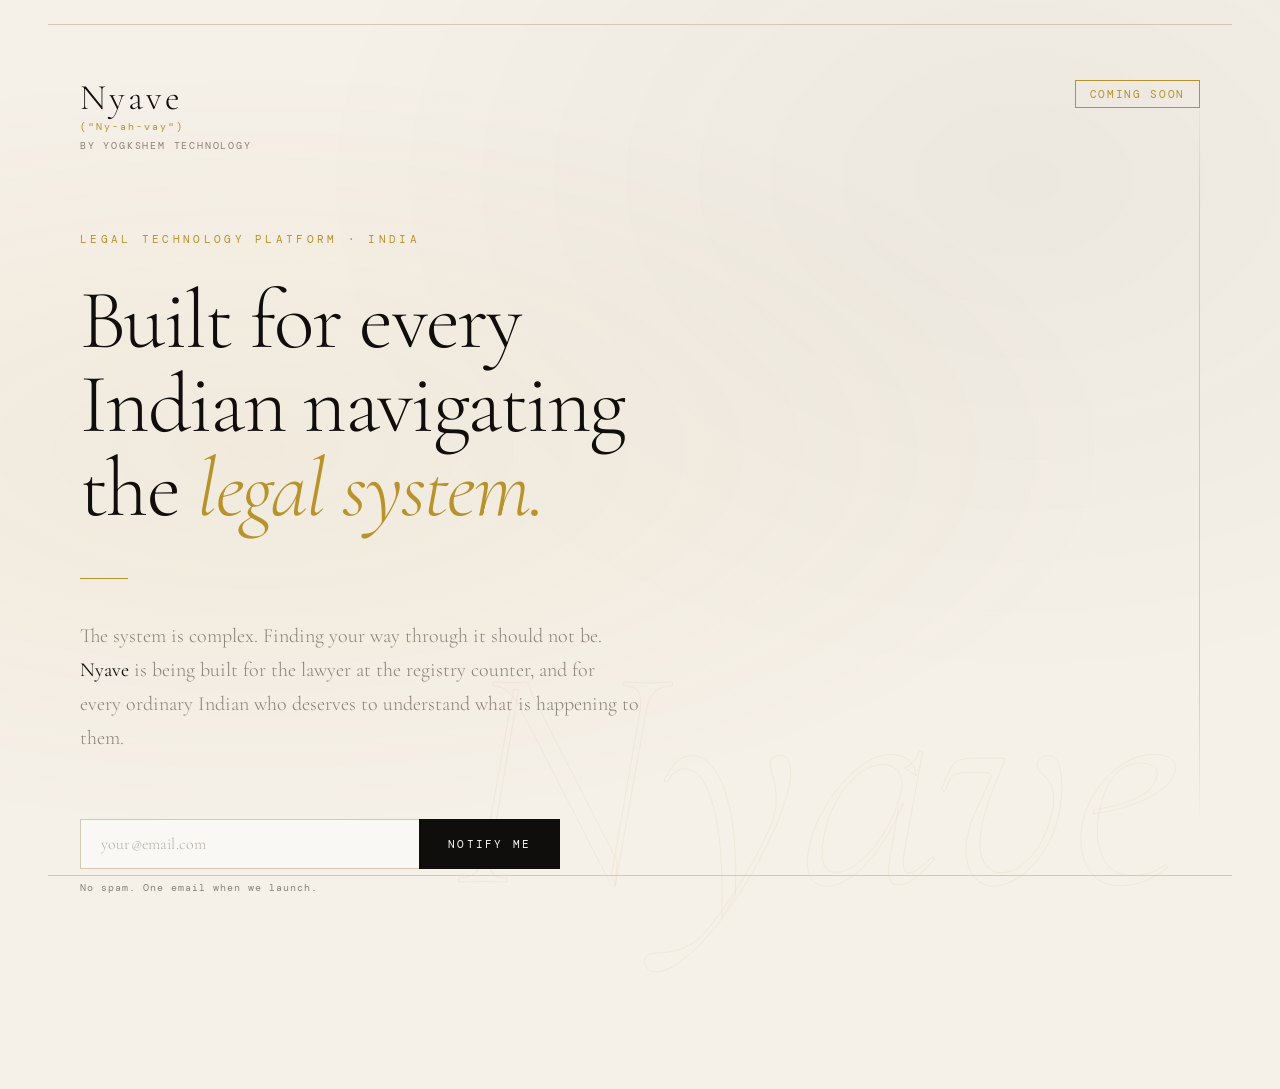
==== commit 887cfc55: "Update index.html" ====
--- a/index.html
+++ b/index.html
@@ -23,6 +23,9 @@
       --stone: #8a8278;
       --rule: #d4c9b4;
       --white: #faf8f4;
+      /* Define standard spacing to prevent mixing */
+      --edge-gap: 24px;
+      --content-safe-zone: 80px; 
     }
 
     html, body {
@@ -52,36 +55,37 @@
       z-index: 0;
     }
 
-    /* Thin top + bottom rule only */
+    /* Fixed Rules - Increased z-index to stay back, adjusted positioning */
     .top-rule {
       position: fixed;
-      top: 24px;
+      top: var(--edge-gap);
       left: 48px;
       right: 48px;
       height: 1px;
       background: var(--rule);
       pointer-events: none;
-      z-index: 100;
+      z-index: 1; /* Lower than content */
     }
 
     .bottom-rule {
       position: fixed;
-      bottom: 24px;
+      bottom: var(--edge-gap);
       left: 48px;
       right: 48px;
       height: 1px;
       background: var(--rule);
       pointer-events: none;
-      z-index: 100;
-    }
-
+      z-index: 1; /* Lower than content */
+    }
+
+    /* Increased padding-top/bottom to ensure text never touches rules */
     .container {
       position: relative;
-      z-index: 1;
+      z-index: 10;
       display: flex;
       flex-direction: column;
       min-height: 100vh;
-      padding: 64px 80px;
+      padding: var(--content-safe-zone) 80px;
     }
 
     /* Header */
@@ -91,6 +95,7 @@
       align-items: flex-start;
       opacity: 0;
       animation: fadeUp 1s ease 0.2s forwards;
+      margin-bottom: 40px; /* Space after header */
     }
 
     .wordmark {
@@ -142,7 +147,7 @@
       display: flex;
       flex-direction: column;
       justify-content: center;
-      padding: 80px 0 40px;
+      padding: 40px 0; /* Reduced top padding since container handles it */
       max-width: 820px;
     }
 
@@ -158,7 +163,7 @@
     }
 
     .headline {
-      font-size: clamp(52px, 8vw, 96px);
+      font-size: clamp(48px, 8vw, 84px); /* Slightly smaller clamp to avoid overflow */
       font-weight: 300;
       line-height: 1.0;
       letter-spacing: -0.02em;
@@ -214,7 +219,7 @@
       font-size: 16px;
       font-weight: 300;
       color: var(--ink);
-      background: transparent;
+      background: var(--white); /* Added background for clarity */
       border: 1px solid var(--rule);
       border-right: none;
       outline: none;
@@ -256,7 +261,6 @@
       letter-spacing: 0.1em;
       color: var(--stone);
       margin-top: 12px;
-      opacity: 0.7;
       opacity: 0;
       animation: fadeUp 1s ease 1.5s forwards;
     }
@@ -267,6 +271,7 @@
       justify-content: space-between;
       align-items: flex-end;
       padding-top: 48px;
+      margin-top: 40px; /* Push from the main content */
       border-top: 1px solid var(--rule);
       opacity: 0;
       animation: fadeUp 1s ease 1.7s forwards;
@@ -394,8 +399,18 @@
 
     /* Responsive */
     @media (max-width: 768px) {
+      :root {
+        --edge-gap: 16px;
+        --content-safe-zone: 48px;
+      }
+      
       .container {
-        padding: 48px 32px;
+        padding: var(--content-safe-zone) 32px;
+      }
+
+      .top-rule, .bottom-rule {
+        left: 24px;
+        right: 24px;
       }
 
       .v-rule {
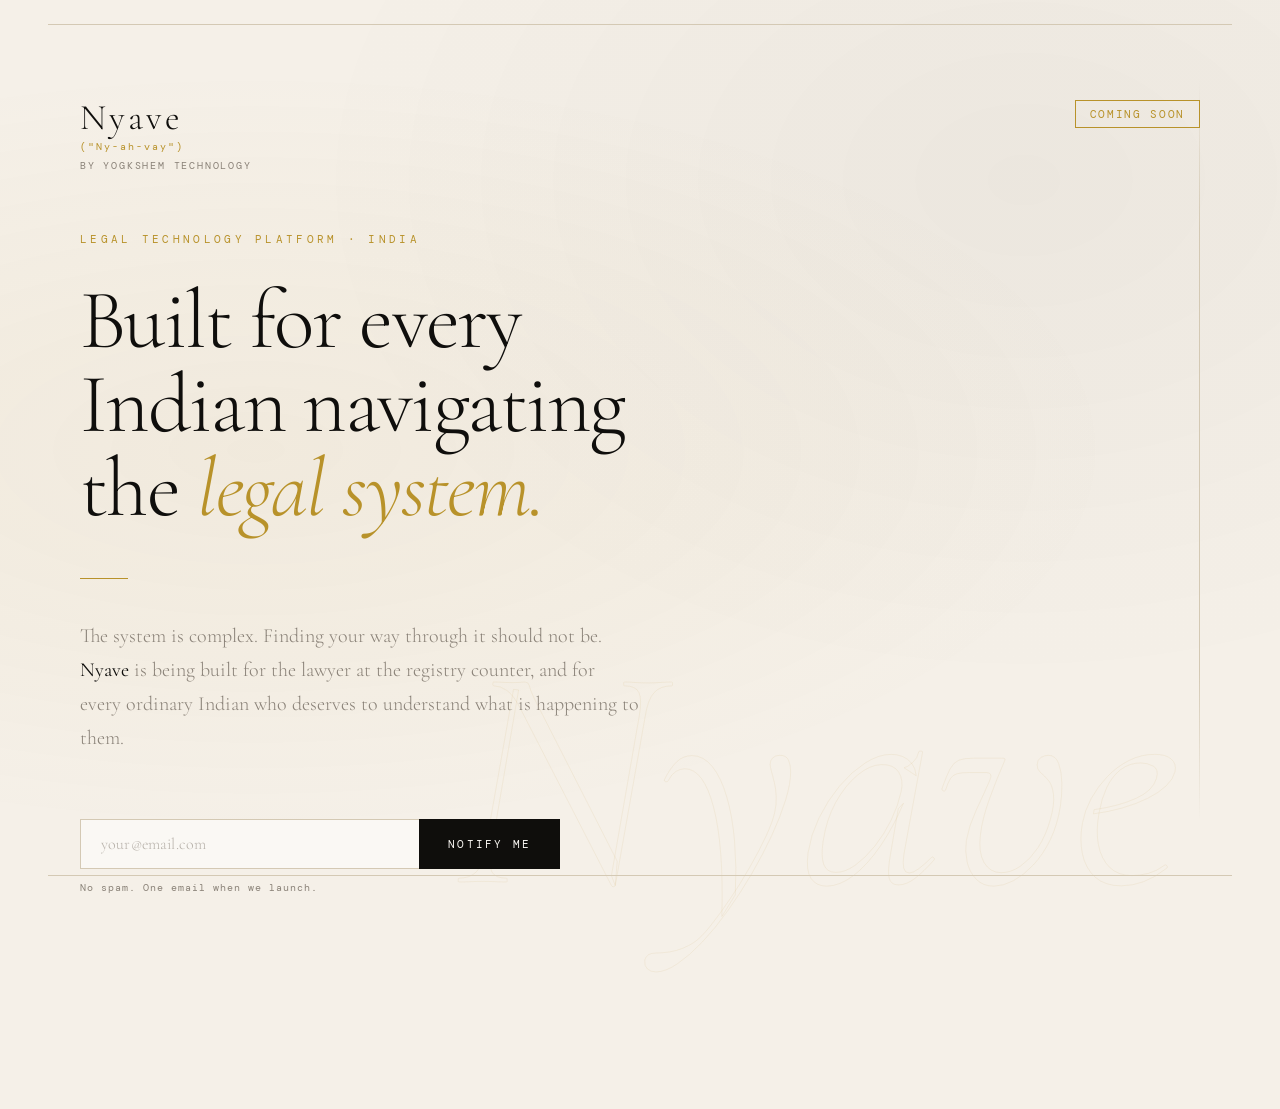
==== commit 6dee2782: "Update index.html" ====
--- a/index.html
+++ b/index.html
@@ -23,9 +23,8 @@
       --stone: #8a8278;
       --rule: #d4c9b4;
       --white: #faf8f4;
-      /* Define standard spacing to prevent mixing */
       --edge-gap: 24px;
-      --content-safe-zone: 80px; 
+      --content-safe-zone: 100px; /* Increased safe zone */
     }
 
     html, body {
@@ -43,7 +42,6 @@
       position: relative;
     }
 
-    /* Background texture */
     body::before {
       content: '';
       position: fixed;
@@ -55,7 +53,6 @@
       z-index: 0;
     }
 
-    /* Fixed Rules - Increased z-index to stay back, adjusted positioning */
     .top-rule {
       position: fixed;
       top: var(--edge-gap);
@@ -64,7 +61,7 @@
       height: 1px;
       background: var(--rule);
       pointer-events: none;
-      z-index: 1; /* Lower than content */
+      z-index: 1;
     }
 
     .bottom-rule {
@@ -75,27 +72,25 @@
       height: 1px;
       background: var(--rule);
       pointer-events: none;
-      z-index: 1; /* Lower than content */
-    }
-
-    /* Increased padding-top/bottom to ensure text never touches rules */
+      z-index: 1;
+    }
+
     .container {
       position: relative;
       z-index: 10;
       display: flex;
       flex-direction: column;
       min-height: 100vh;
-      padding: var(--content-safe-zone) 80px;
-    }
-
-    /* Header */
+      padding: var(--content-safe-zone) 80px; /* Global safe zone */
+    }
+
     .header {
       display: flex;
       justify-content: space-between;
       align-items: flex-start;
       opacity: 0;
       animation: fadeUp 1s ease 0.2s forwards;
-      margin-bottom: 40px; /* Space after header */
+      margin-bottom: 40px;
     }
 
     .wordmark {
@@ -141,13 +136,12 @@
       border-radius: 0;
     }
 
-    /* Main content */
     .main {
       flex: 1;
       display: flex;
       flex-direction: column;
       justify-content: center;
-      padding: 40px 0; /* Reduced top padding since container handles it */
+      padding: 20px 0; 
       max-width: 820px;
     }
 
@@ -163,7 +157,7 @@
     }
 
     .headline {
-      font-size: clamp(48px, 8vw, 84px); /* Slightly smaller clamp to avoid overflow */
+      font-size: clamp(48px, 8vw, 84px);
       font-weight: 300;
       line-height: 1.0;
       letter-spacing: -0.02em;
@@ -203,7 +197,6 @@
       font-weight: 400;
     }
 
-    /* Email form */
     .notify-form {
       display: flex;
       gap: 0;
@@ -219,7 +212,7 @@
       font-size: 16px;
       font-weight: 300;
       color: var(--ink);
-      background: var(--white); /* Added background for clarity */
+      background: var(--white);
       border: 1px solid var(--rule);
       border-right: none;
       outline: none;
@@ -265,13 +258,13 @@
       animation: fadeUp 1s ease 1.5s forwards;
     }
 
-    /* Footer */
     .footer {
       display: flex;
       justify-content: space-between;
       align-items: flex-end;
       padding-top: 48px;
-      margin-top: 40px; /* Push from the main content */
+      padding-bottom: 20px; /* Extra padding to clear the rule */
+      margin-top: 60px;
       border-top: 1px solid var(--rule);
       opacity: 0;
       animation: fadeUp 1s ease 1.7s forwards;
@@ -338,7 +331,6 @@
       text-transform: uppercase;
     }
 
-    /* Decorative vertical rule */
     .v-rule {
       position: fixed;
       right: 80px;
@@ -351,7 +343,6 @@
       animation: fadeIn 2s ease 2s forwards;
     }
 
-    /* Large background wordmark */
     .bg-wordmark {
       position: fixed;
       bottom: -40px;
@@ -369,16 +360,9 @@
       animation: fadeIn 3s ease 2s forwards;
     }
 
-    /* Animations */
     @keyframes fadeUp {
-      from {
-        opacity: 0;
-        transform: translateY(16px);
-      }
-      to {
-        opacity: 1;
-        transform: translateY(0);
-      }
+      from { opacity: 0; transform: translateY(16px); }
+      to { opacity: 1; transform: translateY(0); }
     }
 
     @keyframes fadeIn {
@@ -386,7 +370,6 @@
       to { opacity: 1; }
     }
 
-    /* Success state */
     .success-msg {
       display: none;
       font-family: 'DM Mono', monospace;
@@ -397,11 +380,10 @@
       margin-top: 16px;
     }
 
-    /* Responsive */
     @media (max-width: 768px) {
       :root {
         --edge-gap: 16px;
-        --content-safe-zone: 48px;
+        --content-safe-zone: 60px;
       }
       
       .container {
@@ -425,16 +407,13 @@
       .notify-input {
         border-right: 1px solid var(--rule);
         border-bottom: none;
-      }
-
-      .notify-input:focus {
-        border-color: var(--gold);
       }
 
       .footer {
         flex-direction: column;
         gap: 24px;
         align-items: flex-start;
+        padding-bottom: 40px;
       }
 
       .footer-right {
@@ -519,7 +498,6 @@
       const form = document.querySelector('.notify-form');
       const note = document.querySelector('.form-note');
 
-      // In production, send to a form service like Formspree or your backend
       form.style.display = 'none';
       note.style.display = 'none';
       msg.style.display = 'block';
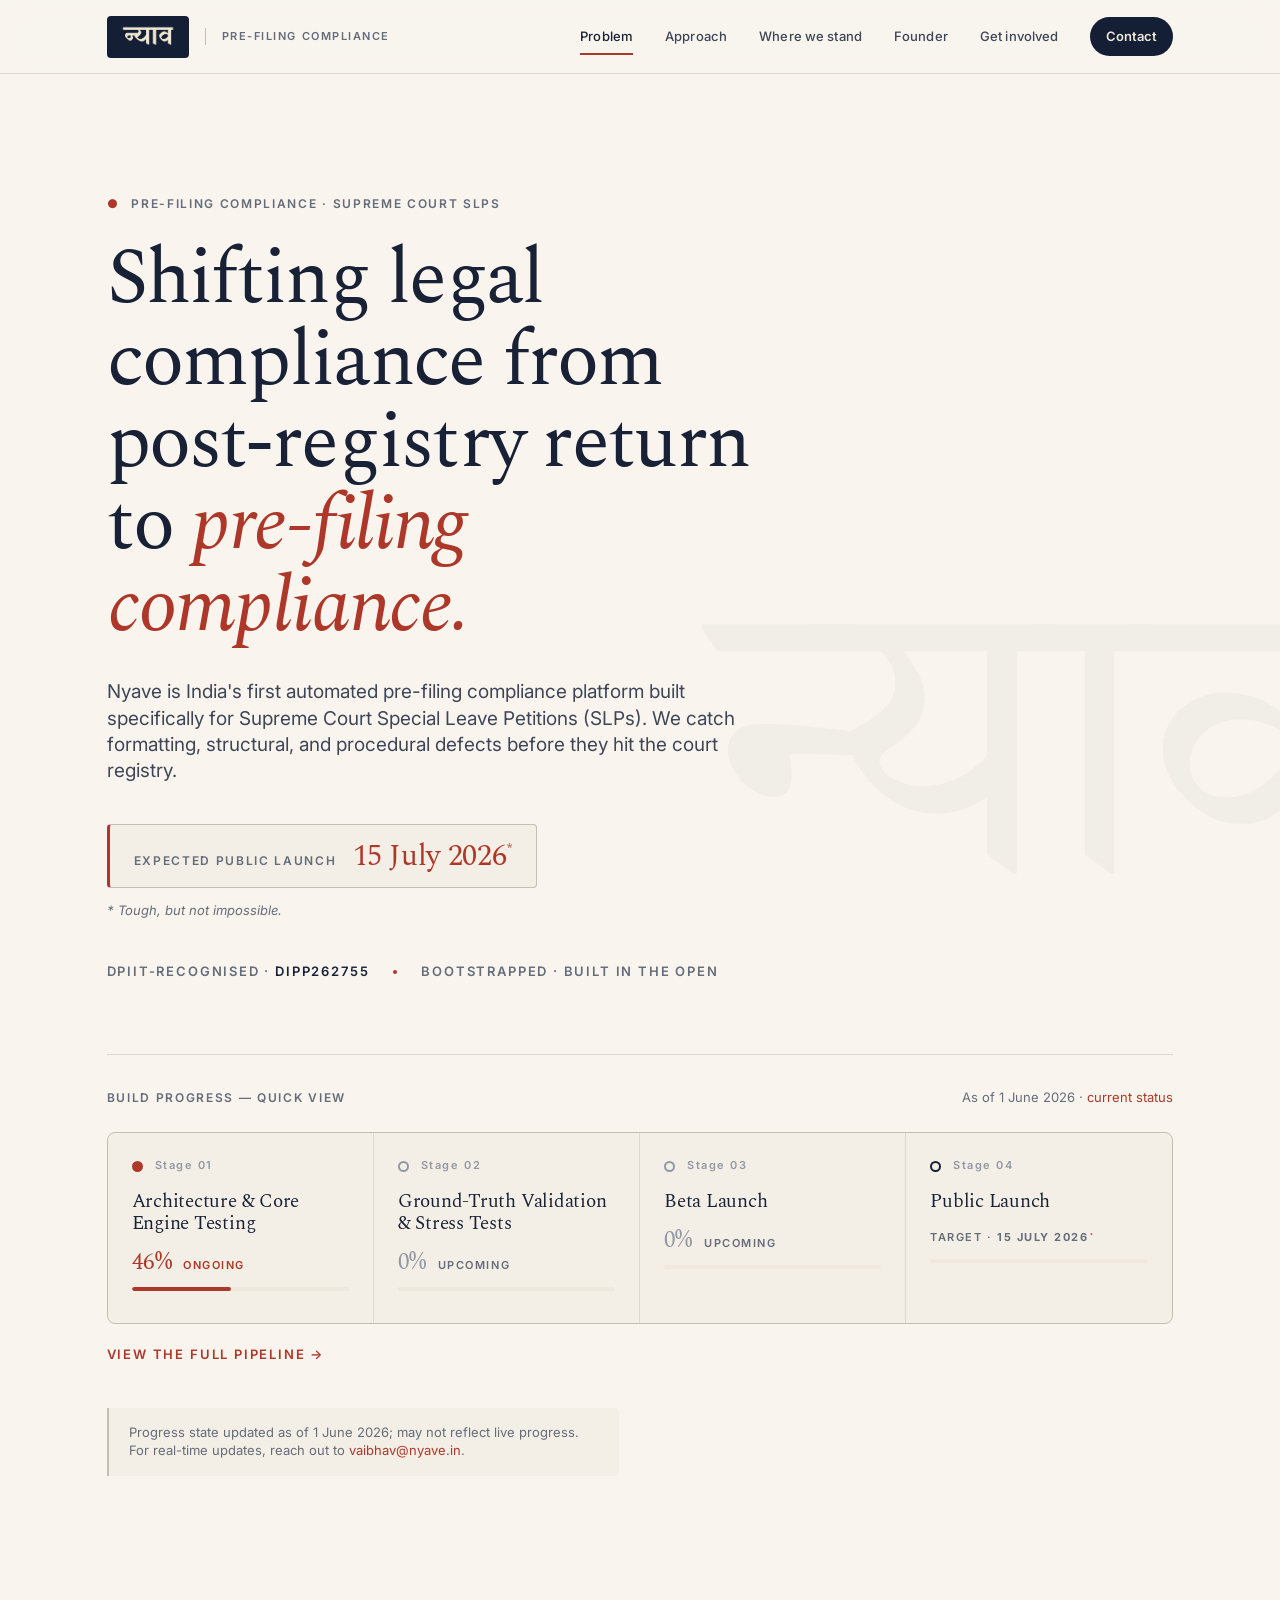
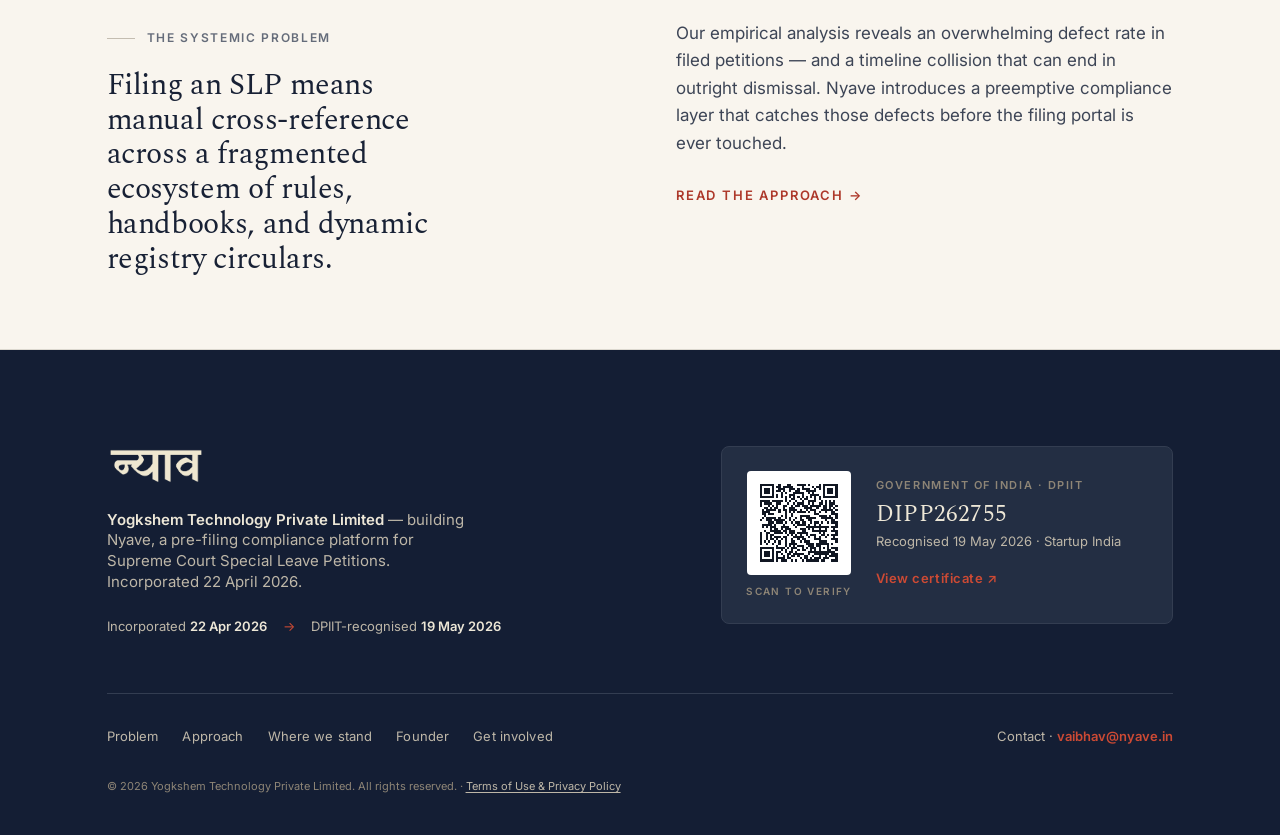
==== commit aa076293: "Replace Coming Soon with Nyave grant/credibility site Multi-section static site: Problem (hero + qui" ====
--- a/index.html
+++ b/index.html
@@ -1,509 +1,156 @@
 <!DOCTYPE html>
 <html lang="en">
 <head>
-  <meta charset="UTF-8">
-  <meta name="viewport" content="width=device-width, initial-scale=1.0">
-  <title>Nyave — Coming Soon</title>
-  <meta name="description" content="Nyave is a legal technology platform built for every Indian navigating the legal system.">
-  <link rel="preconnect" href="https://fonts.googleapis.com">
-  <link rel="preconnect" href="https://fonts.gstatic.com" crossorigin>
-  <link href="https://fonts.googleapis.com/css2?family=Cormorant+Garamond:ital,wght@0,300;0,400;0,600;1,300;1,400&family=DM+Mono:wght@300;400&display=swap" rel="stylesheet">
-  <style>
-    *, *::before, *::after {
-      box-sizing: border-box;
-      margin: 0;
-      padding: 0;
-    }
-
-    :root {
-      --ink: #0f0e0c;
-      --parchment: #f5f0e8;
-      --gold: #b8922a;
-      --gold-light: #d4aa4a;
-      --stone: #8a8278;
-      --rule: #d4c9b4;
-      --white: #faf8f4;
-      --edge-gap: 24px;
-      --content-safe-zone: 100px; /* Increased safe zone */
-    }
-
-    html, body {
-      height: 100%;
-      background: var(--parchment);
-      color: var(--ink);
-      font-family: 'Cormorant Garamond', Georgia, serif;
-      overflow-x: hidden;
-    }
-
-    body {
-      display: flex;
-      flex-direction: column;
-      min-height: 100vh;
-      position: relative;
-    }
-
-    body::before {
-      content: '';
-      position: fixed;
-      inset: 0;
-      background-image: 
-        radial-gradient(ellipse at 20% 50%, rgba(184,146,42,0.06) 0%, transparent 60%),
-        radial-gradient(ellipse at 80% 20%, rgba(15,14,12,0.04) 0%, transparent 50%);
-      pointer-events: none;
-      z-index: 0;
-    }
-
-    .top-rule {
-      position: fixed;
-      top: var(--edge-gap);
-      left: 48px;
-      right: 48px;
-      height: 1px;
-      background: var(--rule);
-      pointer-events: none;
-      z-index: 1;
-    }
-
-    .bottom-rule {
-      position: fixed;
-      bottom: var(--edge-gap);
-      left: 48px;
-      right: 48px;
-      height: 1px;
-      background: var(--rule);
-      pointer-events: none;
-      z-index: 1;
-    }
-
-    .container {
-      position: relative;
-      z-index: 10;
-      display: flex;
-      flex-direction: column;
-      min-height: 100vh;
-      padding: var(--content-safe-zone) 80px; /* Global safe zone */
-    }
-
-    .header {
-      display: flex;
-      justify-content: space-between;
-      align-items: flex-start;
-      opacity: 0;
-      animation: fadeUp 1s ease 0.2s forwards;
-      margin-bottom: 40px;
-    }
-
-    .wordmark {
-      display: flex;
-      flex-direction: column;
-      gap: 4px;
-    }
-
-    .wordmark-name {
-      font-family: 'Cormorant Garamond', serif;
-      font-size: 36px;
-      font-weight: 300;
-      letter-spacing: 0.08em;
-      color: var(--ink);
-      line-height: 1;
-    }
-
-    .wordmark-pronunciation {
-      font-family: 'DM Mono', monospace;
-      font-size: 10px;
-      letter-spacing: 0.2em;
-      color: var(--gold);
-      text-transform: none;
-    }
-
-    .wordmark-by {
-      font-family: 'DM Mono', monospace;
-      font-size: 10px;
-      letter-spacing: 0.18em;
-      text-transform: uppercase;
-      color: var(--stone);
-      margin-top: 2px;
-    }
-
-    .status-pill {
-      font-family: 'DM Mono', monospace;
-      font-size: 11px;
-      letter-spacing: 0.15em;
-      text-transform: uppercase;
-      color: var(--gold);
-      border: 1px solid var(--gold);
-      padding: 6px 14px;
-      border-radius: 0;
-    }
-
-    .main {
-      flex: 1;
-      display: flex;
-      flex-direction: column;
-      justify-content: center;
-      padding: 20px 0; 
-      max-width: 820px;
-    }
-
-    .eyebrow {
-      font-family: 'DM Mono', monospace;
-      font-size: 11px;
-      letter-spacing: 0.3em;
-      text-transform: uppercase;
-      color: var(--gold);
-      margin-bottom: 32px;
-      opacity: 0;
-      animation: fadeUp 1s ease 0.5s forwards;
-    }
-
-    .headline {
-      font-size: clamp(48px, 8vw, 84px);
-      font-weight: 300;
-      line-height: 1.0;
-      letter-spacing: -0.02em;
-      color: var(--ink);
-      margin-bottom: 48px;
-      opacity: 0;
-      animation: fadeUp 1s ease 0.7s forwards;
-    }
-
-    .headline em {
-      font-style: italic;
-      color: var(--gold);
-    }
-
-    .divider {
-      width: 48px;
-      height: 1px;
-      background: var(--gold);
-      margin-bottom: 40px;
-      opacity: 0;
-      animation: fadeUp 1s ease 0.9s forwards;
-    }
-
-    .description {
-      font-size: 20px;
-      font-weight: 300;
-      line-height: 1.7;
-      color: var(--stone);
-      max-width: 560px;
-      margin-bottom: 64px;
-      opacity: 0;
-      animation: fadeUp 1s ease 1.1s forwards;
-    }
-
-    .description strong {
-      color: var(--ink);
-      font-weight: 400;
-    }
-
-    .notify-form {
-      display: flex;
-      gap: 0;
-      max-width: 480px;
-      opacity: 0;
-      animation: fadeUp 1s ease 1.3s forwards;
-    }
-
-    .notify-input {
-      flex: 1;
-      padding: 14px 20px;
-      font-family: 'Cormorant Garamond', serif;
-      font-size: 16px;
-      font-weight: 300;
-      color: var(--ink);
-      background: var(--white);
-      border: 1px solid var(--rule);
-      border-right: none;
-      outline: none;
-      transition: border-color 0.3s;
-      letter-spacing: 0.01em;
-    }
-
-    .notify-input::placeholder {
-      color: var(--stone);
-      opacity: 0.6;
-    }
-
-    .notify-input:focus {
-      border-color: var(--gold);
-    }
-
-    .notify-btn {
-      padding: 14px 28px;
-      font-family: 'DM Mono', monospace;
-      font-size: 11px;
-      letter-spacing: 0.2em;
-      text-transform: uppercase;
-      color: var(--white);
-      background: var(--ink);
-      border: 1px solid var(--ink);
-      cursor: pointer;
-      transition: background 0.3s, color 0.3s;
-      white-space: nowrap;
-    }
-
-    .notify-btn:hover {
-      background: var(--gold);
-      border-color: var(--gold);
-    }
-
-    .form-note {
-      font-family: 'DM Mono', monospace;
-      font-size: 10px;
-      letter-spacing: 0.1em;
-      color: var(--stone);
-      margin-top: 12px;
-      opacity: 0;
-      animation: fadeUp 1s ease 1.5s forwards;
-    }
-
-    .footer {
-      display: flex;
-      justify-content: space-between;
-      align-items: flex-end;
-      padding-top: 48px;
-      padding-bottom: 20px; /* Extra padding to clear the rule */
-      margin-top: 60px;
-      border-top: 1px solid var(--rule);
-      opacity: 0;
-      animation: fadeUp 1s ease 1.7s forwards;
-    }
-
-    .footer-left .company {
-      font-family: 'DM Mono', monospace;
-      font-size: 10px;
-      letter-spacing: 0.2em;
-      text-transform: uppercase;
-      color: var(--stone);
-      margin-bottom: 4px;
-    }
-
-    .footer-left .tagline {
-      font-size: 14px;
-      font-weight: 300;
-      font-style: italic;
-      color: var(--stone);
-    }
-
-    .footer-right {
-      text-align: right;
-    }
-
-    .footer-right .contact-name {
-      font-family: 'Cormorant Garamond', serif;
-      font-size: 16px;
-      font-weight: 400;
-      color: var(--ink);
-      margin-bottom: 2px;
-    }
-
-    .footer-right .contact-meta {
-      font-family: 'DM Mono', monospace;
-      font-size: 10px;
-      letter-spacing: 0.12em;
-      color: var(--stone);
-      margin-bottom: 2px;
-      text-transform: uppercase;
-    }
-
-    .footer-right .contact {
-      font-family: 'DM Mono', monospace;
-      font-size: 11px;
-      letter-spacing: 0.1em;
-      color: var(--stone);
-      text-decoration: none;
-      transition: color 0.3s;
-      display: block;
-      margin-bottom: 2px;
-    }
-
-    .footer-right .contact:hover {
-      color: var(--gold);
-    }
-
-    .footer-right .contact-hq {
-      font-family: 'DM Mono', monospace;
-      font-size: 10px;
-      letter-spacing: 0.1em;
-      color: var(--stone);
-      opacity: 0.7;
-      text-transform: uppercase;
-    }
-
-    .v-rule {
-      position: fixed;
-      right: 80px;
-      top: 80px;
-      bottom: 80px;
-      width: 1px;
-      background: linear-gradient(to bottom, transparent, var(--rule) 20%, var(--rule) 80%, transparent);
-      z-index: 0;
-      opacity: 0;
-      animation: fadeIn 2s ease 2s forwards;
-    }
-
-    .bg-wordmark {
-      position: fixed;
-      bottom: -40px;
-      right: 100px;
-      font-size: clamp(180px, 25vw, 320px);
-      font-weight: 300;
-      font-style: italic;
-      color: transparent;
-      -webkit-text-stroke: 1px rgba(184,146,42,0.08);
-      line-height: 1;
-      pointer-events: none;
-      z-index: 0;
-      user-select: none;
-      opacity: 0;
-      animation: fadeIn 3s ease 2s forwards;
-    }
-
-    @keyframes fadeUp {
-      from { opacity: 0; transform: translateY(16px); }
-      to { opacity: 1; transform: translateY(0); }
-    }
-
-    @keyframes fadeIn {
-      from { opacity: 0; }
-      to { opacity: 1; }
-    }
-
-    .success-msg {
-      display: none;
-      font-family: 'DM Mono', monospace;
-      font-size: 11px;
-      letter-spacing: 0.15em;
-      text-transform: uppercase;
-      color: var(--gold);
-      margin-top: 16px;
-    }
-
-    @media (max-width: 768px) {
-      :root {
-        --edge-gap: 16px;
-        --content-safe-zone: 60px;
-      }
-      
-      .container {
-        padding: var(--content-safe-zone) 32px;
-      }
-
-      .top-rule, .bottom-rule {
-        left: 24px;
-        right: 24px;
-      }
-
-      .v-rule {
-        display: none;
-      }
-
-      .notify-form {
-        flex-direction: column;
-        max-width: 100%;
-      }
-
-      .notify-input {
-        border-right: 1px solid var(--rule);
-        border-bottom: none;
-      }
-
-      .footer {
-        flex-direction: column;
-        gap: 24px;
-        align-items: flex-start;
-        padding-bottom: 40px;
-      }
-
-      .footer-right {
-        text-align: left;
-      }
-
-      .bg-wordmark {
-        display: none;
-      }
-    }
-  </style>
+<meta charset="UTF-8">
+<meta name="viewport" content="width=device-width, initial-scale=1.0">
+<title>Nyave — Pre-Filing Compliance for Supreme Court SLPs</title>
+<meta name="description" content="Nyave is India's first automated pre-filing compliance platform built specifically for Supreme Court Special Leave Petitions (SLPs). Built by Yogkshem Technology Pvt Ltd. DPIIT-recognised, DIPP262755.">
+<meta property="og:title" content="Nyave — Pre-Filing Compliance for Supreme Court SLPs">
+<meta property="og:description" content="Catch formatting, structural, and procedural defects before they hit the court registry. DPIIT-recognised deep-tech, built in the open.">
+<meta property="og:type" content="website">
+<link rel="preconnect" href="https://fonts.googleapis.com">
+<link rel="preconnect" href="https://fonts.gstatic.com" crossorigin>
+<link href="https://fonts.googleapis.com/css2?family=Inter:wght@400;500;600;700&family=Noto+Serif+Devanagari:wght@500;600;700&family=Spectral:ital,wght@0,300;0,400;0,500;0,600;1,400;1,500&display=swap" rel="stylesheet">
+<link rel="stylesheet" href="tokens.css">
+<link rel="stylesheet" href="styles.css">
 </head>
 <body>
 
-  <div class="top-rule"></div>
-  <div class="bottom-rule"></div>
-  <div class="bg-wordmark">Nyave</div>
-  <div class="v-rule"></div>
+<!-- ===== NAV ===== -->
+<header class="nav">
+  <div class="nav-inner">
+    <a class="brand" href="index.html" aria-label="Nyave home">
+      <span class="brand-plate"><img src="assets/logo-cream.png" alt="Nyave — न्याव"></span>
+      <span class="brand-tag">Pre-Filing Compliance</span>
+    </a>
+    <button class="nav-toggle" aria-label="Menu"><span></span><span></span><span></span></button>
+    <nav class="nav-links">
+      <a class="nav-link active" href="index.html">Problem</a>
+      <a class="nav-link" href="approach.html">Approach</a>
+      <a class="nav-link" href="where-we-stand.html">Where we stand</a>
+      <a class="nav-link" href="founder.html">Founder</a>
+      <a class="nav-link" href="get-involved.html">Get involved</a>
+      <a class="nav-cta" href="mailto:vaibhav@nyave.in">Contact</a>
+    </nav>
+  </div>
+</header>
 
-  <div class="container">
+<!-- ===== HERO ===== -->
+<section class="hero">
+  <div class="hero-watermark" aria-hidden="true">न्याव</div>
+  <div class="wrap">
+    <div class="reveal">
+      <div class="eyebrow hero-eyebrow"><span class="num">●</span> Pre-Filing Compliance · Supreme Court SLPs</div>
+      <h1 class="hero-title">Shifting legal compliance from post-registry return to <span class="accent">pre-filing compliance.</span></h1>
+      <p class="hero-sub">Nyave is India's first automated pre-filing compliance platform built specifically for Supreme Court Special Leave Petitions (SLPs). We catch formatting, structural, and procedural defects before they hit the court registry.</p>
+      <div class="hero-launch">
+        <span class="hero-launch-label">Expected Public Launch</span>
+        <span class="hero-launch-date">15 July 2026<span class="ast">*</span></span>
+      </div>
+      <span class="hero-launch-note">* Tough, but not impossible.</span>
+      <div class="hero-meta">
+        <span>DPIIT-recognised · <b>DIPP262755</b></span>
+        <span class="dot" aria-hidden="true"></span>
+        <span>Bootstrapped · Built in the open</span>
+      </div>
+    </div>
 
-    <header class="header">
-      <div class="wordmark">
-        <div class="wordmark-name">Nyave</div>
-        <div class="wordmark-pronunciation">("Ny-ah-vay")</div>
-        <div class="wordmark-by">by Yogkshem Technology</div>
+    <!-- ===== QUICK TRACKER ===== -->
+    <div class="qtrack reveal">
+      <div class="qtrack-head">
+        <h2>Build Progress — Quick View</h2>
+        <span class="qtrack-asof">As of <span class="js-asof">1 June 2026</span> · <a href="mailto:vaibhav@nyave.in">current status</a></span>
       </div>
-      <div class="status-pill">Coming Soon</div>
-    </header>
+      <div class="qtrack-list">
+        <div class="qstage is-active" data-stage="prototype">
+          <div class="qstage-top"><span class="qstage-node"></span><span class="qstage-idx">Stage 01</span></div>
+          <div class="qstage-name">Architecture &amp; Core Engine Testing</div>
+          <div class="qstage-prog"><span class="qstage-pct">46%</span><span class="qstage-status">Ongoing</span></div>
+          <div class="qbar"><span class="qbar-fill" style="width:46%"></span></div>
+        </div>
+        <div class="qstage is-next" data-stage="validation">
+          <div class="qstage-top"><span class="qstage-node"></span><span class="qstage-idx">Stage 02</span></div>
+          <div class="qstage-name">Ground-Truth Validation &amp; Stress Tests</div>
+          <div class="qstage-prog"><span class="qstage-pct muted">0%</span><span class="qstage-status">Upcoming</span></div>
+          <div class="qbar"><span class="qbar-fill" style="width:0%"></span></div>
+        </div>
+        <div class="qstage is-next" data-stage="beta">
+          <div class="qstage-top"><span class="qstage-node"></span><span class="qstage-idx">Stage 03</span></div>
+          <div class="qstage-name">Beta Launch</div>
+          <div class="qstage-prog"><span class="qstage-pct muted">0%</span><span class="qstage-status">Upcoming</span></div>
+          <div class="qbar"><span class="qbar-fill" style="width:0%"></span></div>
+        </div>
+        <div class="qstage is-target" data-stage="launch">
+          <div class="qstage-top"><span class="qstage-node"></span><span class="qstage-idx">Stage 04</span></div>
+          <div class="qstage-name">Public Launch</div>
+          <div class="qstage-prog"><span class="qstage-status">Target · <b>15 July 2026</b><span class="ast">*</span></span></div>
+          <div class="qbar"><span class="qbar-fill target" style="width:0%"></span></div>
+        </div>
+      </div>
+      <a class="qtrack-link" href="where-we-stand.html">View the full pipeline →</a>
+      <p class="asof-note">Progress state updated as of <span class="js-asof">1 June 2026</span>; may not reflect live progress. For real-time updates, reach out to <a href="mailto:vaibhav@nyave.in">vaibhav@nyave.in</a>.</p>
+    </div>
+  </div>
+</section>
 
-    <main class="main">
-      <p class="eyebrow">Legal Technology Platform · India</p>
+<!-- ===== ONWARD ===== -->
+<section class="section tight">
+  <div class="wrap">
+    <div class="cols2 reveal">
+      <div>
+        <div class="eyebrow"><span class="tick"></span> The systemic problem</div>
+        <p class="lead serif" style="margin-top:var(--s5); font-size:var(--t-xl); line-height:var(--lh-snug); letter-spacing:var(--tr-snug); max-width:22ch;">Filing an SLP means manual cross-reference across a fragmented ecosystem of rules, handbooks, and dynamic registry circulars.</p>
+      </div>
+      <div>
+        <p class="prose">Our empirical analysis reveals an overwhelming defect rate in filed petitions — and a timeline collision that can end in outright dismissal. Nyave introduces a preemptive compliance layer that catches those defects before the filing portal is ever touched.</p>
+        <p class="prose" style="margin-top:var(--s6);">
+          <a class="founder-link" href="approach.html" style="margin-top:0;">Read the approach →</a>
+        </p>
+      </div>
+    </div>
+  </div>
+</section>
 
-      <h1 class="headline">
-        Built for every<br>
-        Indian navigating<br>
-        the <em>legal system.</em>
-      </h1>
+<!-- ===== FOOTER ===== -->
+<footer class="footer">
+  <div class="footer-inner">
+    <div class="footer-top">
+      <div>
+        <div class="footer-logo"><img src="assets/logo-cream.png" alt="Nyave — न्याव"></div>
+        <p class="footer-entity"><b>Yogkshem Technology Private Limited</b> — building Nyave, a pre-filing compliance platform for Supreme Court Special Leave Petitions. Incorporated 22 April 2026.</p>
+        <div class="seq">
+          <span>Incorporated <b>22 Apr 2026</b></span>
+          <span class="arrow" aria-hidden="true">→</span>
+          <span>DPIIT-recognised <b>19 May 2026</b></span>
+        </div>
+      </div>
+      <div class="dpiit">
+        <a class="dpiit-qr" href="assets/DPIIT-Certificate.pdf" target="_blank" rel="noopener" aria-label="View and verify the DPIIT recognition certificate">
+          <img src="assets/dpiit-qr.png" alt="QR code linking to the official DPIIT recognition certificate">
+          <span class="dpiit-qr-cap">Scan to verify</span>
+        </a>
+        <div class="dpiit-body">
+          <div class="dpiit-label">Government of India · DPIIT</div>
+          <div class="dpiit-id">DIPP262755</div>
+          <div class="dpiit-date">Recognised 19 May 2026 · Startup India</div>
+          <a class="dpiit-link" href="assets/DPIIT-Certificate.pdf" target="_blank" rel="noopener">View certificate ↗</a>
+        </div>
+      </div>
+    </div>
+    <div class="footer-bottom">
+      <nav class="footer-nav">
+        <a href="index.html">Problem</a>
+        <a href="approach.html">Approach</a>
+        <a href="where-we-stand.html">Where we stand</a>
+        <a href="founder.html">Founder</a>
+        <a href="get-involved.html">Get involved</a>
+      </nav>
+      <div class="footer-contact">Contact · <a href="mailto:vaibhav@nyave.in">vaibhav@nyave.in</a></div>
+    </div>
+    <p class="footer-legal">© 2026 Yogkshem Technology Private Limited. All rights reserved. · <a href="terms.html">Terms of Use &amp; Privacy Policy</a></p>
+  </div>
+</footer>
 
-      <div class="divider"></div>
-
-      <p class="description">
-        The system is complex. Finding your way through it should not be.<br>
-        <strong>Nyave</strong> is being built for the lawyer at the registry counter,
-        and for every ordinary Indian who deserves to understand what is happening to them.
-      </p>
-
-      <form class="notify-form" onsubmit="handleSubmit(event)">
-        <input
-          class="notify-input"
-          type="email"
-          placeholder="your@email.com"
-          required
-          id="emailInput"
-        />
-        <button class="notify-btn" type="submit">Notify Me</button>
-      </form>
-      <p class="form-note">No spam. One email when we launch.</p>
-      <p class="success-msg" id="successMsg">✓ &nbsp; You are on the list.</p>
-    </main>
-
-    <footer class="footer">
-      <div class="footer-left">
-        <p class="company">Yogkshem Technology Private Limited</p>
-        <p class="tagline">Security and growth, for every Indian.</p>
-      </div>
-      <div class="footer-right">
-        <p class="contact-name">Vaibhav Aggarwal</p>
-        <p class="contact-meta">Founder &amp; CEO</p>
-        <a href="mailto:vaibhav@nyave.in" class="contact">vaibhav@nyave.in</a>
-        <p class="contact-hq">HQ · Ambala City, Haryana</p>
-      </div>
-    </footer>
-
-  </div>
-
-  <script>
-    function handleSubmit(e) {
-      e.preventDefault();
-      const input = document.getElementById('emailInput');
-      const msg = document.getElementById('successMsg');
-      const form = document.querySelector('.notify-form');
-      const note = document.querySelector('.form-note');
-
-      form.style.display = 'none';
-      note.style.display = 'none';
-      msg.style.display = 'block';
-      msg.style.opacity = '1';
-    }
-  </script>
-
+<script src="site.js"></script>
 </body>
 </html>
--- a/tokens.css
+++ b/tokens.css
@@ -0,0 +1,95 @@
+/* ============================================================
+   NYAVE — Grant / Credibility Site
+   Design tokens. Single source of truth.
+   Warm cream paper · deep navy-ink · single brick-red accent
+   (drawn from the logo). Editorial-legal, restrained.
+   ============================================================ */
+
+:root {
+
+  /* ----- COLOR · cream paper ---------------------------------- */
+  --paper:     oklch(0.972 0.011 83);   /* page background */
+  --paper-2:   oklch(0.953 0.013 82);   /* raised panel */
+  --paper-3:   oklch(0.932 0.015 80);   /* sunken / inset */
+
+  /* ----- COLOR · navy ink (text on paper + dark sections) ----- */
+  --ink:       oklch(0.250 0.040 264);  /* primary text, headlines */
+  --ink-2:     oklch(0.390 0.030 264);  /* body secondary */
+  --ink-3:     oklch(0.530 0.024 264);  /* metadata, captions */
+  --ink-4:     oklch(0.680 0.018 264);  /* faint, placeholder */
+
+  --navy:      oklch(0.238 0.045 264);  /* dark section bg (= logo) */
+  --navy-deep: oklch(0.188 0.040 264);  /* deeper navy */
+  --navy-2:    oklch(0.300 0.042 264);  /* raised panel on navy */
+  --navy-rule: oklch(0.360 0.038 264);  /* hairline on navy */
+
+  /* ----- COLOR · bone (text on navy) -------------------------- */
+  --bone:      oklch(0.928 0.022 88);   /* primary on navy (= logo) */
+  --bone-2:    oklch(0.780 0.022 84);   /* secondary on navy */
+  --bone-3:    oklch(0.620 0.024 80);   /* tertiary on navy */
+
+  /* ----- COLOR · brick red (single accent) -------------------- */
+  --red:       oklch(0.510 0.155 30);   /* the accent (= logo NYAVE) */
+  --red-deep:  oklch(0.440 0.150 29);   /* hover on paper */
+  --red-bright:oklch(0.585 0.170 32);   /* on navy */
+  --red-soft:  oklch(0.928 0.038 40);   /* wash on paper */
+  --red-line:  oklch(0.820 0.080 36);   /* hairline on soft */
+
+  /* ----- STATUS (progress tracker) ---------------------------- */
+  --done:      oklch(0.520 0.095 175);  /* muted teal — completed */
+  --done-soft: oklch(0.930 0.035 175);
+  --active:    var(--red);              /* live now */
+  --active-soft: var(--red-soft);
+  --next:      var(--ink-4);            /* upcoming */
+
+  /* ----- RULES ------------------------------------------------ */
+  --rule:        oklch(0.882 0.012 83);
+  --rule-strong: oklch(0.800 0.018 80);
+
+  /* ----- TYPE ------------------------------------------------- */
+  --serif: 'Spectral', Georgia, 'Times New Roman', serif;
+  --sans:  'Inter', -apple-system, 'SF Pro Text', system-ui, 'Segoe UI', sans-serif;
+  --deva:  'Noto Serif Devanagari', 'Spectral', serif;
+
+  --t-eyebrow: 12px;
+  --t-xs:   13px;
+  --t-sm:   15px;
+  --t-base: 17px;
+  --t-md:   19px;
+  --t-lg:   23px;
+  --t-xl:   30px;
+  --t-2xl:  40px;
+  --t-3xl:  clamp(34px, 4.4vw, 58px);
+  --t-hero: clamp(40px, 6.1vw, 88px);
+  --t-stat: clamp(52px, 7vw, 104px);
+
+  --lh-tight: 1.05;
+  --lh-snug:  1.16;
+  --lh-mid:   1.38;
+  --lh-body:  1.62;
+
+  --tr-tight: -0.022em;
+  --tr-snug:  -0.012em;
+  --tr-label: 0.14em;
+  --tr-wide:  0.22em;
+
+  /* ----- SPACE · 4pt ------------------------------------------ */
+  --s1: 4px;  --s2: 8px;  --s3: 12px;  --s4: 16px;
+  --s5: 20px; --s6: 24px; --s7: 32px;  --s8: 40px;
+  --s9: 56px; --s10: 72px; --s11: 96px; --s12: 128px; --s13: 176px;
+
+  /* ----- LAYOUT ----------------------------------------------- */
+  --maxw:    1200px;
+  --measure: 64ch;
+  --nav-h:   74px;
+  --gutter:  clamp(22px, 5.2vw, 96px);
+
+  --r1: 2px; --r2: 4px; --r3: 8px; --r-pill: 999px;
+
+  /* ----- MOTION ----------------------------------------------- */
+  --ease:     cubic-bezier(0.22, 0.61, 0.36, 1);
+  --ease-out: cubic-bezier(0.16, 1, 0.3, 1);
+  --t-fast: 180ms;
+  --t-mid:  340ms;
+  --t-slow: 720ms;
+}
--- a/styles.css
+++ b/styles.css
@@ -0,0 +1,618 @@
+/* ============================================================
+   NYAVE — base + chrome + components
+   Reads tokens.css. Editorial-legal. Multi-page.
+   ============================================================ */
+
+*,*::before,*::after { box-sizing: border-box; }
+html { scroll-behavior: smooth; }
+body {
+  margin: 0;
+  background: var(--paper);
+  color: var(--ink);
+  font-family: var(--sans);
+  font-size: var(--t-base);
+  line-height: var(--lh-body);
+  -webkit-font-smoothing: antialiased;
+  text-rendering: optimizeLegibility;
+}
+img { max-width: 100%; display: block; }
+a { color: inherit; text-decoration: none; }
+h1,h2,h3,h4,p { margin: 0; }
+
+/* subtle paper grain on the whole page (legal-document texture) */
+body::before {
+  content: "";
+  position: fixed; inset: 0;
+  pointer-events: none; z-index: 1;
+  opacity: 0.45;
+  background-image:
+    repeating-linear-gradient(0deg,
+      transparent 0 39px,
+      oklch(0.5 0.02 264 / 0.015) 39px 40px);
+  mix-blend-mode: multiply;
+}
+
+/* ---- shared layout ---------------------------------------- */
+.wrap { max-width: var(--maxw); margin: 0 auto; padding-inline: var(--gutter); }
+.measure { max-width: var(--measure); }
+.center { text-align: center; }
+
+/* section number + label eyebrow */
+.eyebrow {
+  display: inline-flex; align-items: center; gap: var(--s3);
+  font-family: var(--sans);
+  font-size: var(--t-eyebrow);
+  font-weight: 600;
+  letter-spacing: var(--tr-label);
+  text-transform: uppercase;
+  color: var(--ink-3);
+}
+.eyebrow .num { color: var(--red); font-weight: 600; }
+.eyebrow .tick { width: 28px; height: 1px; background: var(--rule-strong); }
+
+.serif { font-family: var(--serif); }
+.italic { font-style: italic; }
+
+/* ============================================================
+   NAV
+   ============================================================ */
+.nav {
+  position: sticky; top: 0; z-index: 40;
+  height: var(--nav-h);
+  display: flex; align-items: center;
+  background: oklch(0.972 0.011 83 / 0.86);
+  backdrop-filter: blur(10px);
+  border-bottom: 1px solid var(--rule);
+}
+.nav-inner {
+  width: 100%; max-width: var(--maxw); margin: 0 auto;
+  padding-inline: var(--gutter);
+  display: flex; align-items: center; justify-content: space-between;
+  gap: var(--s6);
+}
+.brand {
+  display: inline-flex; align-items: center; gap: var(--s4);
+}
+.brand-plate {
+  display: inline-flex; align-items: center; justify-content: center;
+  background: var(--navy);
+  padding: 9px 14px 11px;
+  border-radius: var(--r2);
+}
+.brand-plate img { height: 22px; width: auto; }
+.brand-tag {
+  font-family: var(--sans);
+  font-size: 11px; font-weight: 600;
+  letter-spacing: var(--tr-label); text-transform: uppercase;
+  color: var(--ink-3);
+  border-left: 1px solid var(--rule-strong);
+  padding-left: var(--s4);
+}
+.nav-links { display: flex; align-items: center; gap: var(--s7); }
+.nav-link {
+  font-size: var(--t-xs); font-weight: 500;
+  letter-spacing: 0.01em;
+  color: var(--ink-2);
+  padding: 6px 0; position: relative;
+  transition: color var(--t-fast) var(--ease);
+}
+.nav-link:hover { color: var(--ink); }
+.nav-link.active { color: var(--ink); }
+.nav-link.active::after {
+  content: ""; position: absolute; left: 0; right: 0; bottom: -2px;
+  height: 2px; background: var(--red);
+}
+.nav-cta {
+  font-size: var(--t-xs); font-weight: 600;
+  color: var(--bone); background: var(--navy);
+  padding: 9px 16px; border-radius: var(--r-pill);
+  transition: background var(--t-fast) var(--ease);
+}
+.nav-cta:hover { background: var(--navy-deep); }
+.nav-toggle { display: none; }
+
+/* ============================================================
+   PAGE HEADER (content pages)
+   ============================================================ */
+.page-head { padding: var(--s11) 0 var(--s8); border-bottom: 1px solid var(--rule); }
+.page-head .eyebrow { margin-bottom: var(--s5); }
+.page-title {
+  font-family: var(--serif); font-weight: 400;
+  font-size: var(--t-3xl); line-height: var(--lh-tight);
+  letter-spacing: var(--tr-tight); color: var(--ink);
+  max-width: 18ch;
+}
+.page-lede {
+  margin-top: var(--s6);
+  font-size: var(--t-md); line-height: var(--lh-mid);
+  color: var(--ink-2); max-width: 56ch;
+}
+
+/* ============================================================
+   HERO (index)
+   ============================================================ */
+.hero {
+  position: relative;
+  padding: clamp(56px, 9vw, 128px) 0 var(--s10);
+  overflow: hidden;
+}
+.hero-eyebrow { margin-bottom: var(--s6); }
+.hero-title {
+  font-family: var(--serif); font-weight: 400;
+  font-size: var(--t-hero); line-height: var(--lh-tight);
+  letter-spacing: var(--tr-tight); color: var(--ink);
+  max-width: 17ch;
+}
+.hero-title .accent { color: var(--red); font-style: italic; }
+.hero-sub {
+  margin-top: var(--s7);
+  font-size: var(--t-md); line-height: var(--lh-mid);
+  color: var(--ink-2); max-width: 56ch;
+}
+.hero-meta {
+  margin-top: var(--s8);
+  display: flex; flex-wrap: wrap; align-items: center; gap: var(--s4) var(--s6);
+  font-family: var(--sans); font-size: var(--t-xs);
+  letter-spacing: var(--tr-label); text-transform: uppercase; font-weight: 600;
+  color: var(--ink-3);
+}
+.hero-meta .dot { width: 4px; height: 4px; border-radius: 50%; background: var(--red); }
+.hero-meta b { color: var(--ink); font-weight: 600; }
+
+/* prominent launch callout */
+.hero-launch {
+  margin-top: var(--s8);
+  display: inline-flex; align-items: baseline; gap: var(--s4);
+  padding: var(--s4) var(--s6);
+  border: 1px solid var(--rule-strong);
+  border-left: 3px solid var(--red);
+  border-radius: var(--r2);
+  background: var(--paper-2);
+}
+.hero-launch-label {
+  font-size: var(--t-eyebrow); font-weight: 600;
+  letter-spacing: var(--tr-label); text-transform: uppercase; color: var(--ink-3);
+}
+.hero-launch-date {
+  font-family: var(--serif); font-size: var(--t-xl);
+  color: var(--red); letter-spacing: var(--tr-snug); line-height: 1;
+}
+
+/* faint watermark numeral in hero corner */
+.hero-watermark {
+  position: absolute; right: calc(-1 * var(--gutter)); top: 50%;
+  transform: translateY(-50%);
+  font-family: var(--deva);
+  font-size: 44vh; line-height: 1; color: var(--ink);
+  opacity: 0.030; pointer-events: none; user-select: none;
+  z-index: 0;
+}
+.hero > .wrap { position: relative; z-index: 2; }
+
+/* ============================================================
+   QUICK TRACKER (hero) — compact vertical
+   ============================================================ */
+.qtrack {
+  margin-top: var(--s10);
+  border-top: 1px solid var(--rule);
+  padding-top: var(--s7);
+}
+.qtrack-head {
+  display: flex; align-items: baseline; justify-content: space-between;
+  gap: var(--s4); margin-bottom: var(--s6); flex-wrap: wrap;
+}
+.qtrack-head h2 {
+  font-family: var(--sans); font-size: var(--t-eyebrow); font-weight: 600;
+  letter-spacing: var(--tr-label); text-transform: uppercase; color: var(--ink-3);
+}
+.qtrack-asof { font-size: var(--t-xs); color: var(--ink-3); }
+.qtrack-asof a { color: var(--red); }
+.qtrack-list {
+  display: grid; grid-template-columns: repeat(4, 1fr); gap: 0;
+  border: 1px solid var(--rule-strong); border-radius: var(--r3);
+  overflow: hidden; background: var(--paper-2);
+}
+.qstage {
+  padding: var(--s6) var(--s6) var(--s7);
+  border-right: 1px solid var(--rule);
+  position: relative;
+}
+.qstage:last-child { border-right: 0; }
+.qstage-top {
+  display: flex; align-items: center; gap: var(--s3);
+  margin-bottom: var(--s4);
+}
+.qstage-node {
+  width: 11px; height: 11px; border-radius: 50%;
+  border: 2px solid var(--next); background: var(--paper-2);
+  flex: none;
+}
+.qstage.is-active .qstage-node { border-color: var(--red); background: var(--red); }
+.qstage.is-done   .qstage-node { border-color: var(--done); background: var(--done); }
+.qstage.is-target .qstage-node { border-color: var(--ink); }
+.qstage-idx {
+  font-family: var(--sans); font-size: 11px; font-weight: 600;
+  letter-spacing: var(--tr-label); color: var(--ink-4);
+}
+.qstage-name {
+  font-family: var(--serif); font-size: var(--t-md); line-height: var(--lh-snug);
+  color: var(--ink); margin-bottom: var(--s4); letter-spacing: var(--tr-snug);
+}
+.qstage-prog {
+  display: flex; align-items: baseline; gap: var(--s3);
+  margin-bottom: var(--s3); flex-wrap: wrap;
+}
+.qstage-pct {
+  font-family: var(--serif); font-size: var(--t-lg); line-height: 1;
+  color: var(--ink); letter-spacing: var(--tr-tight);
+}
+.qstage.is-active .qstage-pct { color: var(--red); }
+.qstage-pct.muted { color: var(--ink-4); }
+.qbar {
+  height: 4px; background: var(--paper-3); border-radius: 2px; overflow: hidden;
+}
+.qbar-fill { display: block; height: 100%; background: var(--red); border-radius: 2px; }
+.qstage.is-done .qbar-fill { background: var(--done); }
+.qbar-fill.target { background: var(--ink-4); }
+.qstage-status {
+  display: inline-block;
+  font-family: var(--sans); font-size: 11px; font-weight: 600;
+  letter-spacing: var(--tr-label); text-transform: uppercase;
+}
+.qstage.is-active .qstage-status { color: var(--red); }
+.qstage.is-done   .qstage-status { color: var(--done); }
+.qstage.is-next   .qstage-status,
+.qstage.is-target .qstage-status { color: var(--ink-3); }
+.qstage-date { display: block; margin-top: var(--s2); font-size: var(--t-xs); color: var(--ink-3); letter-spacing: 0; text-transform: none; font-weight: 500; }
+
+/* ============================================================
+   SECTIONS
+   ============================================================ */
+.section { padding: var(--s12) 0; border-bottom: 1px solid var(--rule); }
+.section.tight { padding: var(--s10) 0; }
+.section-head { margin-bottom: var(--s9); }
+.section-head .eyebrow { margin-bottom: var(--s5); }
+.section-title {
+  font-family: var(--serif); font-weight: 400;
+  font-size: var(--t-2xl); line-height: var(--lh-snug);
+  letter-spacing: var(--tr-tight); color: var(--ink); max-width: 20ch;
+}
+.prose { font-size: var(--t-base); line-height: var(--lh-body); color: var(--ink-2); max-width: var(--measure); }
+.prose + .prose { margin-top: var(--s5); }
+.prose strong { color: var(--ink); font-weight: 600; }
+.lead { font-size: var(--t-md); line-height: var(--lh-mid); color: var(--ink); }
+
+/* pulled-out number inside prose */
+.stat-inline {
+  font-family: var(--serif); font-weight: 500;
+  color: var(--red); font-style: normal;
+  white-space: nowrap;
+}
+.stat-inline .ast { font-size: 0.62em; vertical-align: super; color: var(--red); margin-left: 1px; }
+
+/* big pulled-out stat block (evidence) */
+.stat-row {
+  display: grid; grid-template-columns: repeat(auto-fit, minmax(190px, 1fr));
+  gap: var(--s4); margin: var(--s9) 0 var(--s7);
+}
+.stat-card {
+  padding: var(--s6) 0; border-top: 2px solid var(--ink);
+}
+.stat-fig {
+  font-family: var(--serif); font-weight: 400;
+  font-size: var(--t-stat); line-height: 0.95; letter-spacing: var(--tr-tight);
+  color: var(--ink);
+}
+.stat-fig.nowrap { white-space: nowrap; }
+.stat-eyebrow {
+  font-size: var(--t-eyebrow); font-weight: 600;
+  letter-spacing: var(--tr-label); text-transform: uppercase; color: var(--red);
+  margin-bottom: var(--s3);
+}
+.stat-fig .ast { font-size: 0.34em; vertical-align: super; color: var(--red); }
+.stat-fig .unit { font-size: 0.42em; color: var(--ink-3); letter-spacing: 0; }
+.stat-label {
+  margin-top: var(--s4); font-size: var(--t-sm); line-height: var(--lh-mid);
+  color: var(--ink-2); max-width: 26ch;
+}
+
+/* footnote (asterisk resolver) */
+.footnote {
+  margin-top: var(--s8); padding-top: var(--s5);
+  border-top: 1px solid var(--rule);
+  font-size: var(--t-xs); color: var(--ink-3); line-height: var(--lh-mid);
+  max-width: 60ch;
+}
+.footnote .ast { color: var(--red); }
+
+/* principle list */
+.principles { display: grid; gap: var(--s6); margin-top: var(--s8); }
+.principle {
+  display: grid; grid-template-columns: 48px 1fr; gap: var(--s5);
+  padding: var(--s6) 0; border-top: 1px solid var(--rule);
+}
+.principle-idx {
+  font-family: var(--serif); font-size: var(--t-xl); color: var(--red); line-height: 1;
+}
+.principle h3 {
+  font-family: var(--serif); font-weight: 500; font-size: var(--t-lg);
+  color: var(--ink); margin-bottom: var(--s3); letter-spacing: var(--tr-snug);
+}
+.principle p { font-size: var(--t-sm); line-height: var(--lh-mid); color: var(--ink-2); max-width: 58ch; }
+
+/* two-column block */
+.cols2 { display: grid; grid-template-columns: 1fr 1fr; gap: var(--s10); align-items: start; }
+.col-label {
+  font-family: var(--sans); font-size: var(--t-eyebrow); font-weight: 600;
+  letter-spacing: var(--tr-label); text-transform: uppercase; color: var(--red);
+  margin-bottom: var(--s5); padding-bottom: var(--s3);
+  border-bottom: 1px solid var(--rule);
+}
+
+/* ============================================================
+   DETAILED TRACKER — vertical timeline (Where We Stand)
+   ============================================================ */
+.timeline { position: relative; margin-top: var(--s8); padding-left: var(--s8); }
+.timeline::before {
+  content: ""; position: absolute; left: 11px; top: 8px; bottom: 8px;
+  width: 2px; background: var(--rule-strong);
+}
+.tl-fill {
+  position: absolute; left: 11px; top: 8px; width: 2px;
+  background: var(--red); border-radius: 2px;
+}
+.tl-item { position: relative; padding-bottom: var(--s9); }
+.tl-item:last-child { padding-bottom: 0; }
+.tl-node {
+  position: absolute; left: calc(-1 * var(--s8) + 5px); top: 3px;
+  width: 14px; height: 14px; border-radius: 50%;
+  background: var(--paper); border: 2px solid var(--next); z-index: 2;
+}
+.tl-item.is-active .tl-node { border-color: var(--red); background: var(--red); box-shadow: 0 0 0 5px var(--red-soft); }
+.tl-item.is-done   .tl-node { border-color: var(--done); background: var(--done); }
+.tl-item.is-target .tl-node { border-color: var(--ink); background: var(--paper); }
+.tl-top { display: flex; flex-wrap: wrap; align-items: baseline; gap: var(--s3) var(--s5); margin-bottom: var(--s4); }
+.tl-idx { font-family: var(--sans); font-size: 11px; font-weight: 600; letter-spacing: var(--tr-label); color: var(--ink-4); }
+.tl-name {
+  font-family: var(--serif); font-weight: 500; font-size: var(--t-xl);
+  color: var(--ink); letter-spacing: var(--tr-snug);
+}
+.tl-status {
+  font-family: var(--sans); font-size: 11px; font-weight: 600;
+  letter-spacing: var(--tr-label); text-transform: uppercase;
+  padding: 4px 10px; border-radius: var(--r-pill); white-space: nowrap;
+}
+.tl-item.is-active .tl-status { color: var(--red); background: var(--red-soft); }
+.tl-item.is-done   .tl-status { color: var(--done); background: var(--done-soft); }
+.tl-item.is-next   .tl-status { color: var(--ink-3); background: var(--paper-3); }
+.tl-item.is-target .tl-status { color: var(--ink); background: var(--paper-3); }
+.tl-date { font-family: var(--sans); font-size: var(--t-xs); font-weight: 600; color: var(--ink-3); margin-left: auto; }
+.tl-desc { font-size: var(--t-sm); line-height: var(--lh-mid); color: var(--ink-2); max-width: 60ch; }
+.tl-bar {
+  height: 5px; background: var(--paper-3); border-radius: 3px; overflow: hidden;
+  margin: var(--s4) 0 0; max-width: 320px;
+}
+.tl-bar-fill { display: block; height: 100%; border-radius: 3px; background: var(--red); }
+.tl-item.is-done .tl-bar-fill { background: var(--done); }
+
+/* roadmap (forward business phases) */
+.roadmap { display: grid; grid-template-columns: repeat(3, 1fr); gap: var(--s6); margin-top: var(--s8); }
+.rm-card { padding: var(--s7) var(--s6); background: var(--paper-2); border: 1px solid var(--rule); border-radius: var(--r3); }
+.rm-phase { font-family: var(--sans); font-size: 11px; font-weight: 600; letter-spacing: var(--tr-label); text-transform: uppercase; color: var(--red); }
+.rm-card h3 { font-family: var(--serif); font-weight: 500; font-size: var(--t-lg); color: var(--ink); margin: var(--s3) 0 var(--s4); letter-spacing: var(--tr-snug); }
+.rm-card p { font-size: var(--t-sm); line-height: var(--lh-mid); color: var(--ink-2); }
+
+/* as-of note line */
+.asof-note {
+  margin-top: var(--s8);
+  display: block;
+  font-size: var(--t-xs); color: var(--ink-3); line-height: var(--lh-mid);
+  padding: var(--s4) var(--s5); background: var(--paper-2);
+  border-left: 2px solid var(--rule-strong); border-radius: 0 var(--r2) var(--r2) 0;
+  max-width: 64ch;
+}
+.asof-note a { color: var(--red); }
+
+/* ============================================================
+   FOUNDER
+   ============================================================ */
+.founder-grid { display: grid; grid-template-columns: 360px 1fr; gap: var(--s11); align-items: start; }
+.founder-photo-wrap { position: sticky; top: calc(var(--nav-h) + var(--s7)); }
+.founder-photo {
+  width: 100%; border-radius: var(--r3);
+  border: 1px solid var(--rule-strong);
+  background: var(--paper-2);
+  filter: saturate(0.94) contrast(1.02);
+}
+.founder-namecard { margin-top: var(--s5); }
+.founder-name { font-family: var(--serif); font-size: var(--t-xl); color: var(--ink); letter-spacing: var(--tr-snug); }
+.founder-role { font-size: var(--t-xs); color: var(--ink-3); letter-spacing: var(--tr-label); text-transform: uppercase; font-weight: 600; margin-top: var(--s2); }
+.founder-link {
+  display: inline-flex; align-items: center; gap: var(--s2);
+  margin-top: var(--s5); font-size: var(--t-xs); font-weight: 600;
+  letter-spacing: var(--tr-label); text-transform: uppercase; color: var(--red);
+}
+.founder-link:hover { color: var(--red-deep); }
+.founder-body .prose { max-width: 60ch; }
+.founder-body .prose + .prose { margin-top: var(--s6); }
+.founder-pull {
+  font-family: var(--serif); font-style: italic; font-weight: 400;
+  font-size: var(--t-xl); line-height: var(--lh-snug); color: var(--ink);
+  padding: var(--s6) 0; margin: var(--s7) 0;
+  border-top: 1px solid var(--rule); border-bottom: 1px solid var(--rule);
+  max-width: 30ch;
+}
+
+/* ============================================================
+   GET INVOLVED — asks
+   ============================================================ */
+.asks { display: grid; grid-template-columns: 1fr 1fr; gap: 0; border: 1px solid var(--rule-strong); border-radius: var(--r3); overflow: hidden; margin-top: var(--s8); }
+.ask {
+  padding: var(--s8) var(--s7);
+  border-right: 1px solid var(--rule); border-bottom: 1px solid var(--rule);
+}
+.ask:nth-child(2n) { border-right: 0; }
+.ask:nth-last-child(-n+2) { border-bottom: 0; }
+.ask-idx { font-family: var(--sans); font-size: 11px; font-weight: 600; letter-spacing: var(--tr-label); color: var(--red); }
+.ask h3 { font-family: var(--serif); font-weight: 500; font-size: var(--t-lg); color: var(--ink); margin: var(--s3) 0 var(--s4); letter-spacing: var(--tr-snug); }
+.ask p { font-size: var(--t-sm); line-height: var(--lh-mid); color: var(--ink-2); }
+.ask-note {
+  margin-top: var(--s7); font-size: var(--t-xs); color: var(--ink-3);
+  font-style: italic; line-height: var(--lh-mid);
+}
+
+.contact-cta {
+  margin-top: var(--s9); padding: var(--s9) var(--s8);
+  background: var(--navy); border-radius: var(--r3);
+  display: flex; flex-wrap: wrap; align-items: center; justify-content: space-between;
+  gap: var(--s6);
+}
+.contact-cta h3 { font-family: var(--serif); font-weight: 400; font-size: var(--t-2xl); color: var(--bone); letter-spacing: var(--tr-tight); max-width: 16ch; }
+.btn-mail {
+  display: inline-flex; align-items: center; gap: var(--s3);
+  font-size: var(--t-sm); font-weight: 600; color: var(--navy);
+  background: var(--bone); padding: 14px 24px; border-radius: var(--r-pill);
+  transition: background var(--t-fast) var(--ease), transform var(--t-fast) var(--ease);
+}
+.btn-mail:hover { background: #fff; transform: translateY(-1px); }
+
+/* ============================================================
+   FOOTER (credibility anchor)
+   ============================================================ */
+.footer { background: var(--navy); color: var(--bone); position: relative; z-index: 2; }
+.footer-inner { max-width: var(--maxw); margin: 0 auto; padding: var(--s11) var(--gutter) var(--s8); }
+.footer-top { display: grid; grid-template-columns: 1.2fr 1fr; gap: var(--s10); align-items: start; padding-bottom: var(--s9); border-bottom: 1px solid var(--navy-rule); }
+.footer-logo img { height: 40px; width: auto; }
+.footer-entity { margin-top: var(--s6); font-size: var(--t-sm); color: var(--bone-2); line-height: var(--lh-mid); max-width: 40ch; }
+.footer-entity b { color: var(--bone); font-weight: 600; }
+
+/* DPIIT credential — real QR, verifiable */
+.dpiit {
+  display: flex; align-items: center; gap: var(--s6);
+  padding: var(--s6); border: 1px solid var(--navy-rule); border-radius: var(--r3);
+  background: var(--navy-2);
+}
+.dpiit-qr {
+  flex: none; display: flex; flex-direction: column; align-items: center; gap: var(--s2);
+}
+.dpiit-qr img {
+  width: 104px; height: 104px; display: block;
+  background: #fff; padding: 8px; border-radius: var(--r2);
+}
+.dpiit-qr-cap {
+  font-size: 10px; font-weight: 600; letter-spacing: var(--tr-label);
+  text-transform: uppercase; color: var(--bone-3);
+}
+.dpiit-body { min-width: 0; }
+.dpiit-body .dpiit-label { font-size: 11px; font-weight: 600; letter-spacing: var(--tr-label); text-transform: uppercase; color: var(--bone-3); }
+.dpiit-body .dpiit-id { font-family: var(--serif); font-size: var(--t-lg); color: var(--bone); margin: var(--s2) 0 4px; letter-spacing: 0.01em; line-height: 1.05; }
+.dpiit-body .dpiit-date { font-size: var(--t-xs); color: var(--bone-2); }
+.dpiit-link {
+  display: inline-flex; align-items: center; gap: var(--s2); margin-top: var(--s4);
+  font-size: var(--t-xs); font-weight: 600; letter-spacing: 0.04em;
+  color: var(--red-bright); border-bottom: 1px solid transparent;
+  transition: border-color var(--t-fast) var(--ease);
+}
+.dpiit-link:hover { border-bottom-color: var(--red-bright); }
+
+/* speed-of-recognition sequence */
+.seq { margin-top: var(--s6); display: flex; align-items: center; gap: var(--s4); flex-wrap: wrap; font-size: var(--t-xs); color: var(--bone-2); }
+.seq b { color: var(--bone); font-weight: 600; }
+.seq .arrow { color: var(--red-bright); }
+
+.footer-bottom {
+  display: flex; flex-wrap: wrap; align-items: center; justify-content: space-between;
+  gap: var(--s5); padding-top: var(--s7);
+}
+.footer-nav { display: flex; flex-wrap: wrap; gap: var(--s6); }
+.footer-nav a { font-size: var(--t-xs); color: var(--bone-2); letter-spacing: 0.01em; }
+.footer-nav a:hover { color: var(--bone); }
+.footer-contact { font-size: var(--t-xs); color: var(--bone-2); }
+.footer-contact a { color: var(--red-bright); font-weight: 600; }
+.footer-legal { margin-top: var(--s7); font-size: 11px; color: var(--bone-3); line-height: var(--lh-mid); }
+
+/* ============================================================
+   REVEAL ANIMATION
+   ============================================================ */
+.reveal { opacity: 0; transform: translateY(18px); transition: opacity var(--t-slow) var(--ease-out), transform var(--t-slow) var(--ease-out); }
+.reveal.in { opacity: 1; transform: none; }
+@media (prefers-reduced-motion: reduce) { .reveal { opacity: 1; transform: none; transition: none; } html { scroll-behavior: auto; } }
+
+/* ============================================================
+   RESPONSIVE
+   ============================================================ */
+@media (max-width: 920px) {
+  .cols2 { grid-template-columns: 1fr; gap: var(--s8); }
+  .founder-grid { grid-template-columns: 1fr; gap: var(--s8); }
+  .founder-photo-wrap { position: static; max-width: 320px; }
+  .roadmap { grid-template-columns: 1fr; }
+  .qtrack-list { grid-template-columns: 1fr 1fr; }
+  .qstage:nth-child(2n) { border-right: 0; }
+  .qstage:nth-child(-n+2) { border-bottom: 1px solid var(--rule); }
+  .footer-top { grid-template-columns: 1fr; gap: var(--s8); }
+}
+@media (max-width: 680px) {
+  :root { --nav-h: 64px; }
+  .nav-links { display: none; }
+  .nav-links.open {
+    display: flex; flex-direction: column; gap: 0;
+    position: absolute; top: var(--nav-h); left: 0; right: 0;
+    background: var(--paper); border-bottom: 1px solid var(--rule-strong);
+    padding: var(--s4) var(--gutter) var(--s6);
+  }
+  .nav-links.open .nav-link { padding: var(--s4) 0; border-bottom: 1px solid var(--rule); width: 100%; }
+  .nav-links.open .nav-cta { margin-top: var(--s4); align-self: flex-start; }
+  .nav-toggle {
+    display: inline-flex; flex-direction: column; gap: 4px;
+    background: none; border: 0; cursor: pointer; padding: 8px;
+  }
+  .nav-toggle span { width: 22px; height: 2px; background: var(--ink); display: block; }
+  .qtrack-list { grid-template-columns: 1fr; }
+  .qstage { border-right: 0; border-bottom: 1px solid var(--rule); }
+  .qstage:last-child { border-bottom: 0; }
+  .asks { grid-template-columns: 1fr; }
+  .ask { border-right: 0; }
+  .ask:nth-last-child(2) { border-bottom: 1px solid var(--rule); }
+  .stat-row { grid-template-columns: 1fr 1fr; }
+  .contact-cta { flex-direction: column; align-items: flex-start; }
+  .section { padding: var(--s10) 0; }
+}
+@media (max-width: 460px) {
+  .stat-row { grid-template-columns: 1fr; }
+}
+
+/* ============================================================
+   GRANT-SITE ADDITIONS — launch caveat, pipeline link
+   ============================================================ */
+.hero-launch-note {
+  display: block; margin-top: var(--s3);
+  font-size: var(--t-xs); color: var(--ink-3); font-style: italic;
+}
+.hero-launch-date .ast, .qstage-status .ast, .tl-date .ast {
+  font-size: 0.5em; vertical-align: super; color: var(--red); margin-left: 1px;
+}
+.qtrack-link {
+  display: inline-block; margin-top: var(--s5);
+  font-size: var(--t-xs); font-weight: 600; letter-spacing: var(--tr-label);
+  text-transform: uppercase; color: var(--red); text-decoration: none;
+}
+.qtrack-link:hover { text-decoration: underline; }
+.tl-note {
+  display: block; margin-top: var(--s2);
+  font-size: var(--t-xs); color: var(--ink-3); font-style: italic;
+}
+.footer-legal a { color: var(--bone-2); text-decoration: underline; text-underline-offset: 2px; }
+.footer-legal a:hover { color: var(--bone); }
+
+/* ---- legal page (terms & privacy) ---- */
+.legal { max-width: 780px; margin: 0 auto; padding: var(--s9) var(--gutter) var(--s12); }
+.legal-updated { font-size: var(--t-xs); color: var(--ink-3); letter-spacing: var(--tr-label); text-transform: uppercase; margin-bottom: var(--s7); }
+.legal-lead { font-size: var(--t-md); color: var(--ink-2); line-height: var(--lh-mid); max-width: 64ch; margin-bottom: var(--s6); }
+.legal h2 { font-family: var(--serif); font-weight: 500; font-size: var(--t-lg); letter-spacing: var(--tr-snug); color: var(--ink); margin: var(--s8) 0 var(--s3); }
+.legal h2 .n { font-family: var(--sans); font-size: var(--t-eyebrow); font-weight: 700; letter-spacing: var(--tr-label); color: var(--red); margin-right: var(--s3); vertical-align: middle; }
+.legal p { font-size: var(--t-sm); line-height: var(--lh-body); color: var(--ink-2); max-width: 68ch; margin-bottom: var(--s4); }
+.legal ul { margin: 0 0 var(--s4); padding-left: var(--s5); }
+.legal li { font-size: var(--t-sm); line-height: var(--lh-mid); color: var(--ink-2); margin-bottom: var(--s3); max-width: 66ch; }
+.legal strong { color: var(--ink); font-weight: 600; }
+.legal a { color: var(--red); }
+.legal address { font-style: normal; font-size: var(--t-sm); line-height: var(--lh-mid); color: var(--ink-2); }
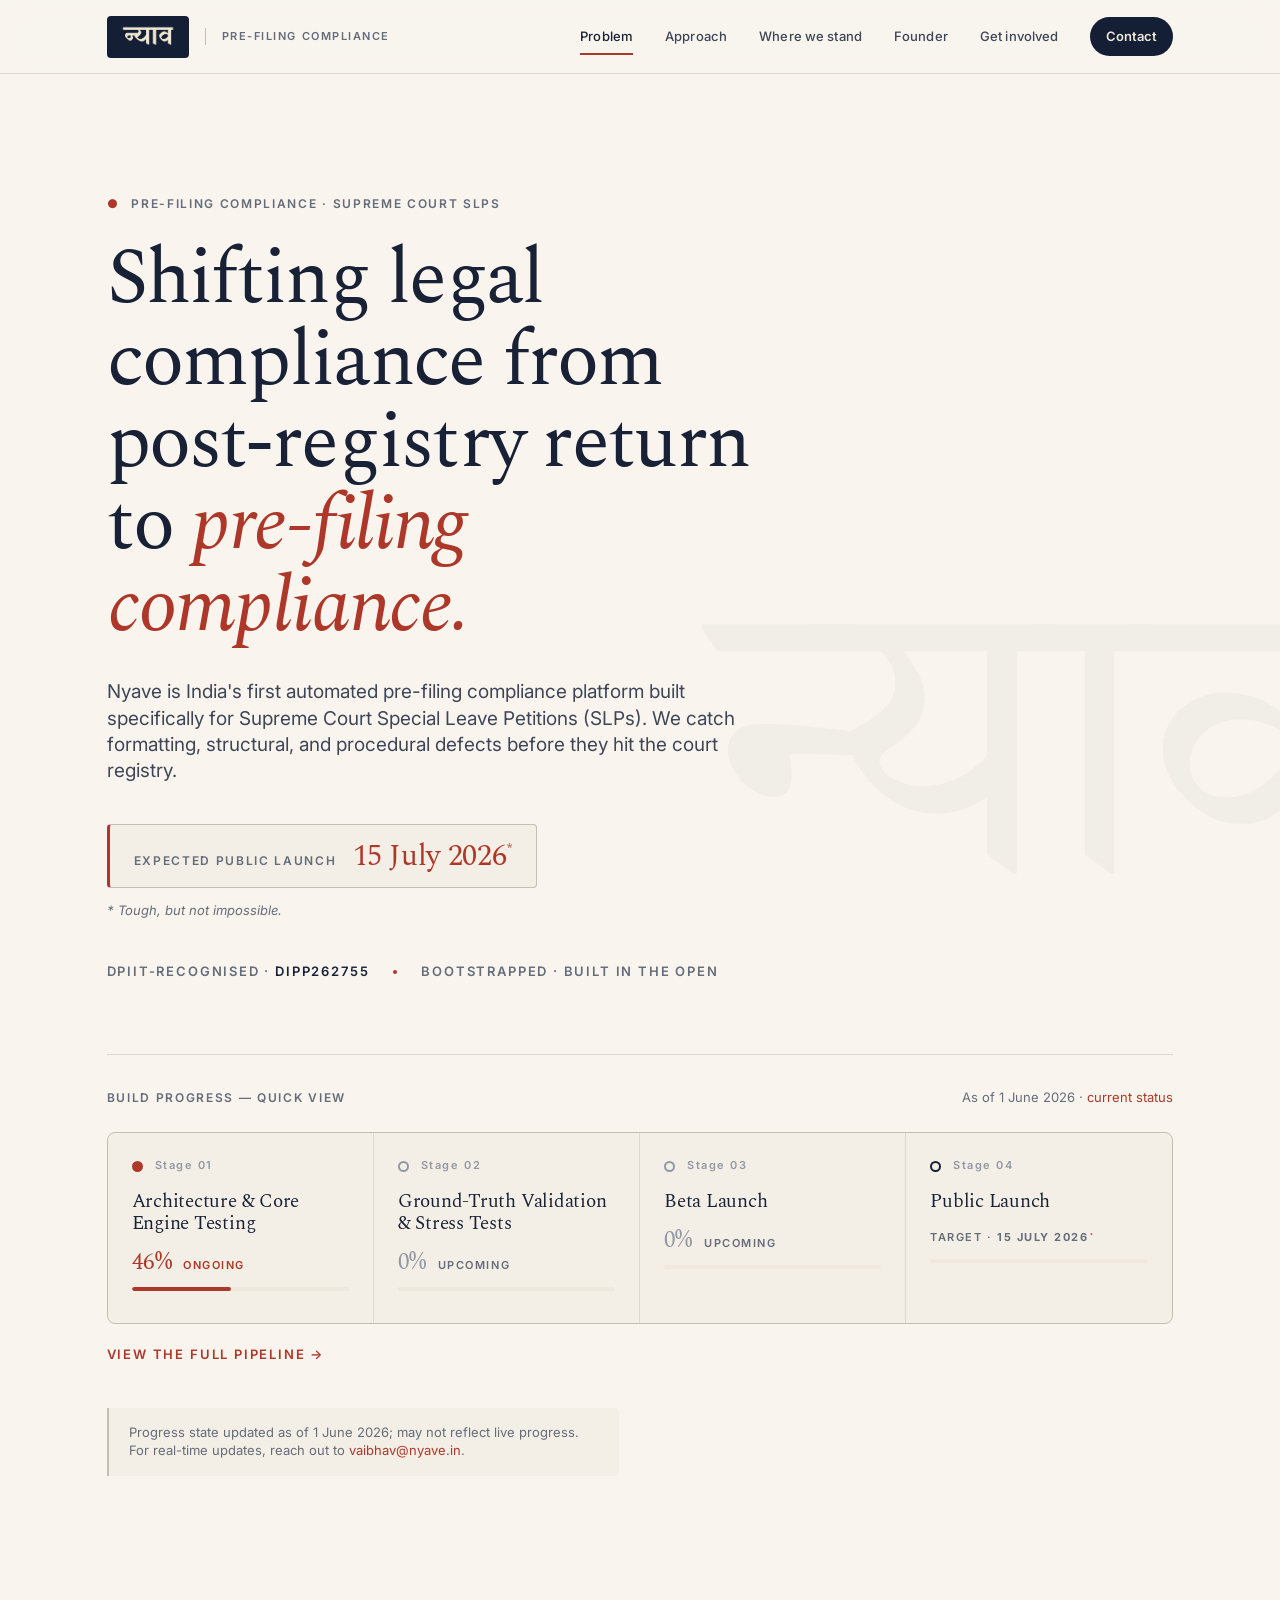
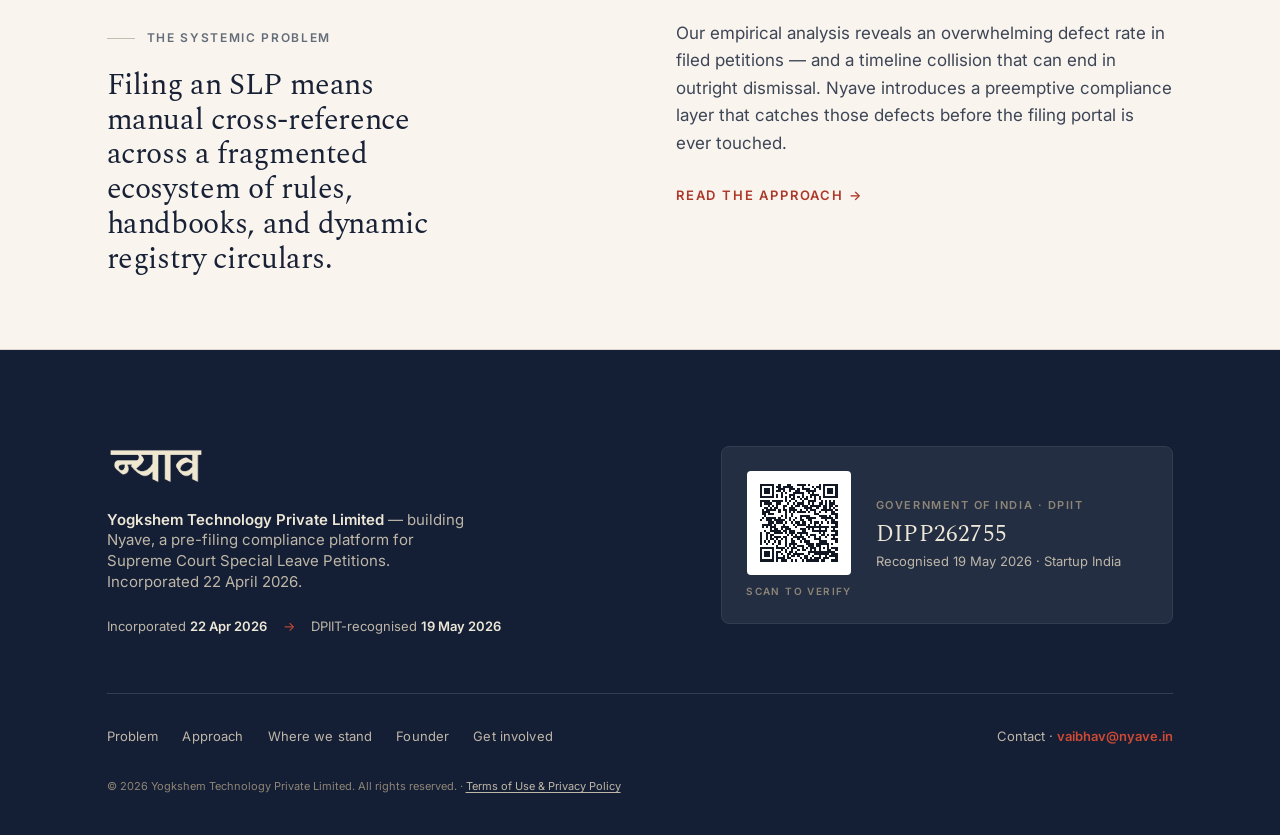
==== commit b9a1811f: "Add OG share image; remove redundant View certificate link Social share card (assets/og.png, 1200x63" ====
--- a/index.html
+++ b/index.html
@@ -8,6 +8,10 @@
 <meta property="og:title" content="Nyave — Pre-Filing Compliance for Supreme Court SLPs">
 <meta property="og:description" content="Catch formatting, structural, and procedural defects before they hit the court registry. DPIIT-recognised deep-tech, built in the open.">
 <meta property="og:type" content="website">
+<meta property="og:image" content="https://www.nyave.in/assets/og.png">
+<meta property="og:image:width" content="1200">
+<meta property="og:image:height" content="630">
+<meta name="twitter:card" content="summary_large_image">
 <link rel="preconnect" href="https://fonts.googleapis.com">
 <link rel="preconnect" href="https://fonts.gstatic.com" crossorigin>
 <link href="https://fonts.googleapis.com/css2?family=Inter:wght@400;500;600;700&family=Noto+Serif+Devanagari:wght@500;600;700&family=Spectral:ital,wght@0,300;0,400;0,500;0,600;1,400;1,500&display=swap" rel="stylesheet">
@@ -133,7 +137,6 @@
           <div class="dpiit-label">Government of India · DPIIT</div>
           <div class="dpiit-id">DIPP262755</div>
           <div class="dpiit-date">Recognised 19 May 2026 · Startup India</div>
-          <a class="dpiit-link" href="assets/DPIIT-Certificate.pdf" target="_blank" rel="noopener">View certificate ↗</a>
         </div>
       </div>
     </div>
